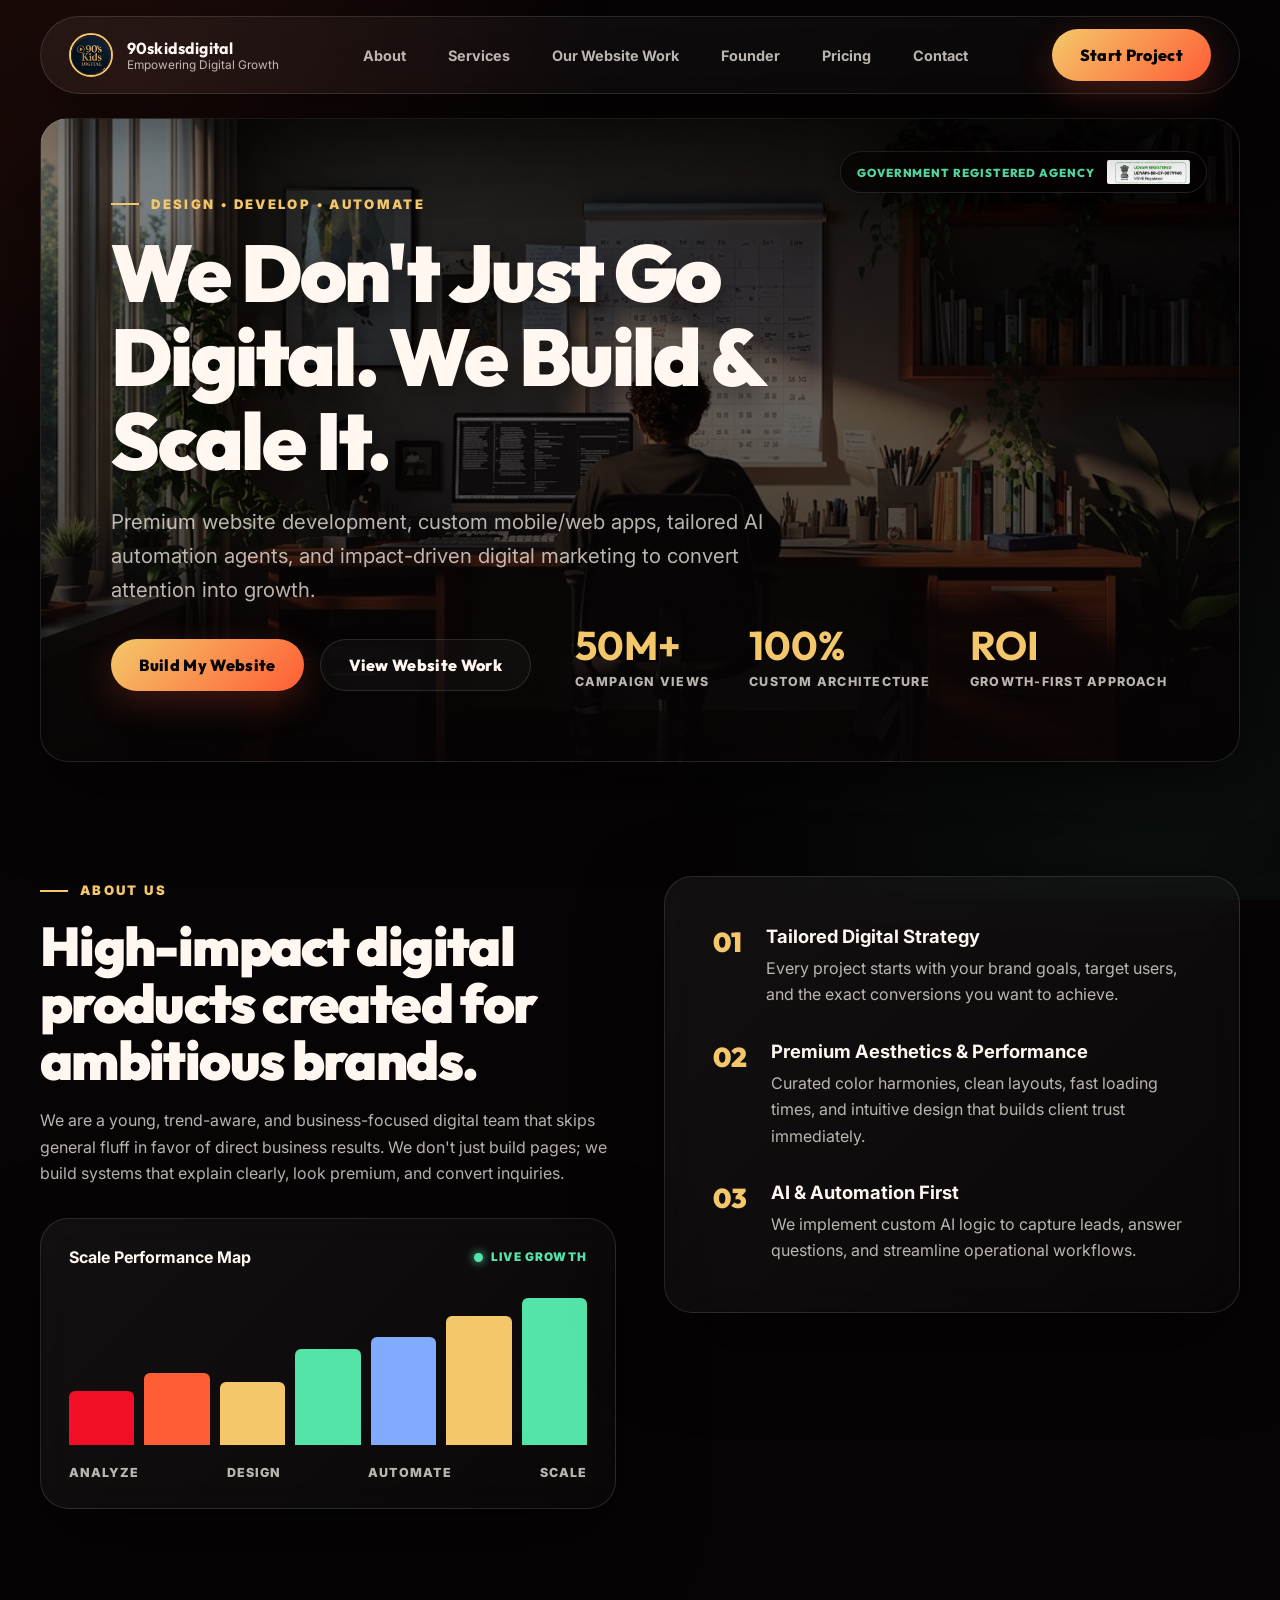
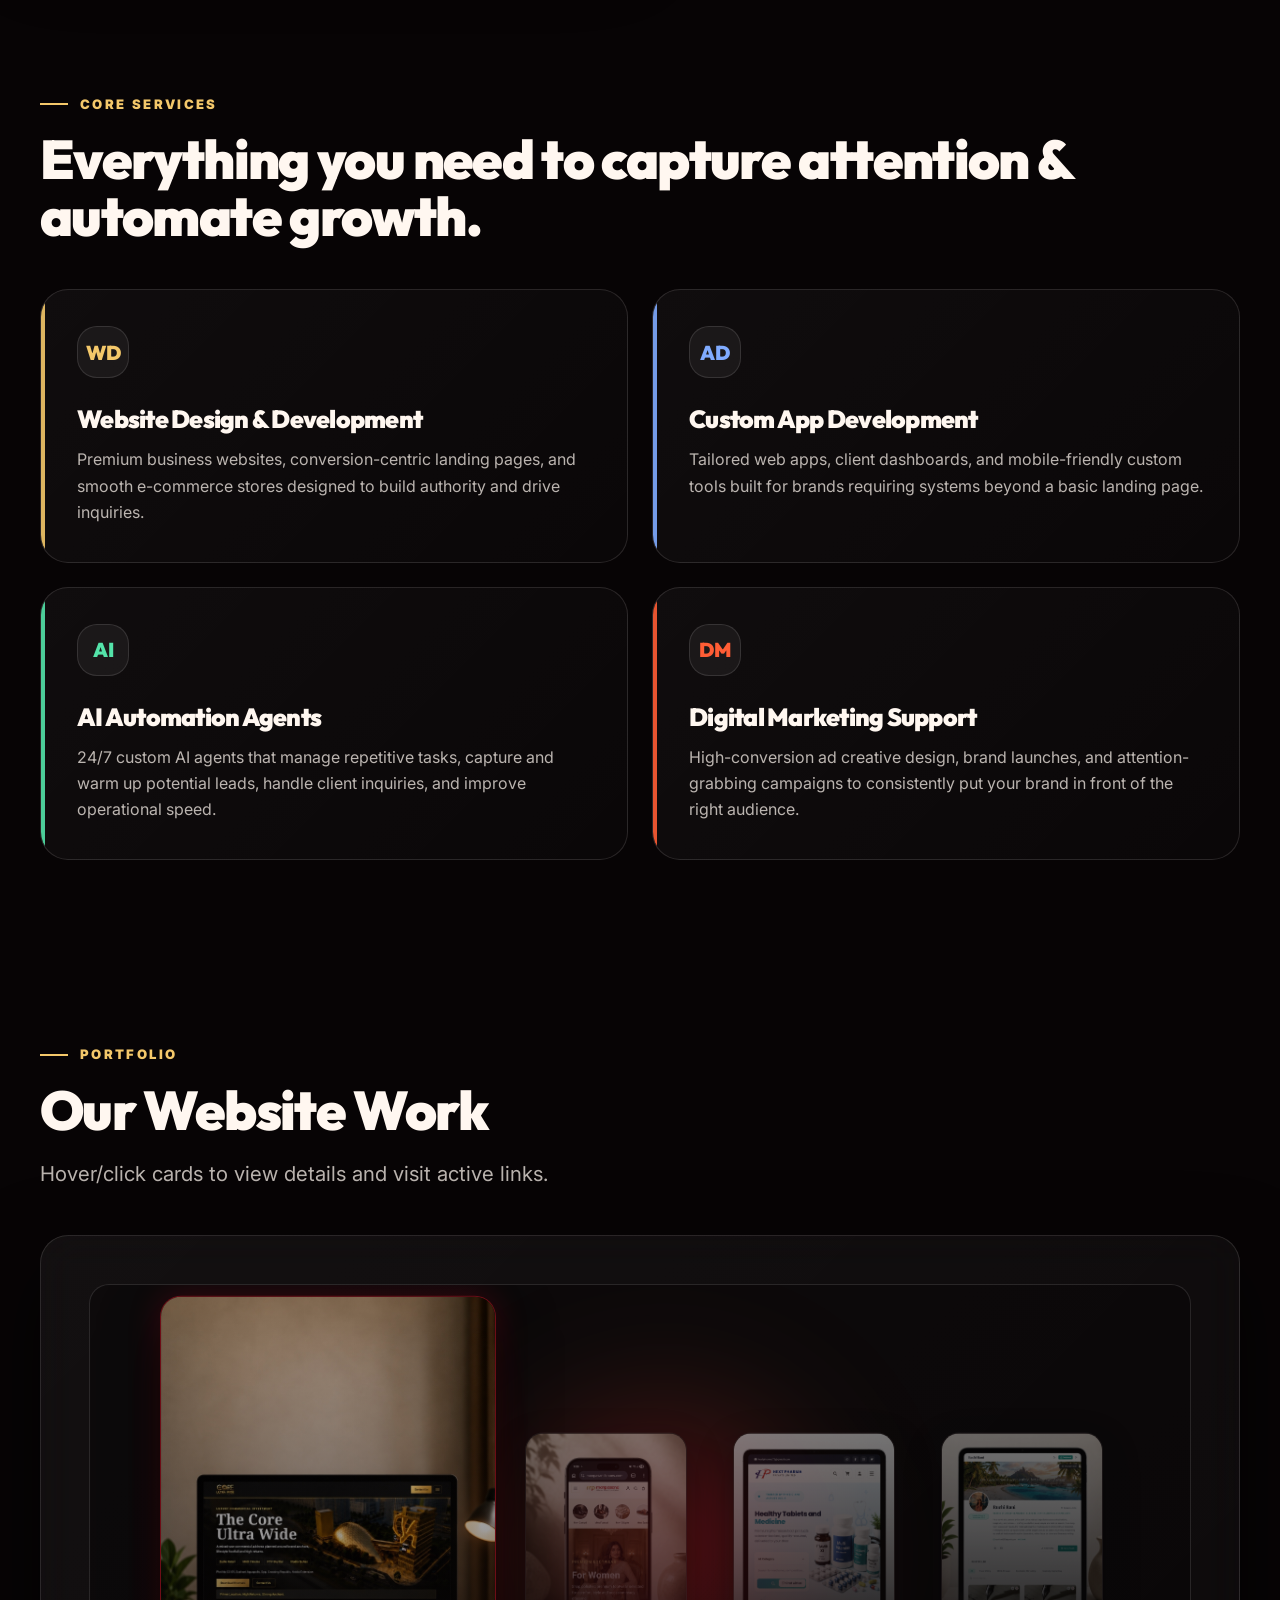
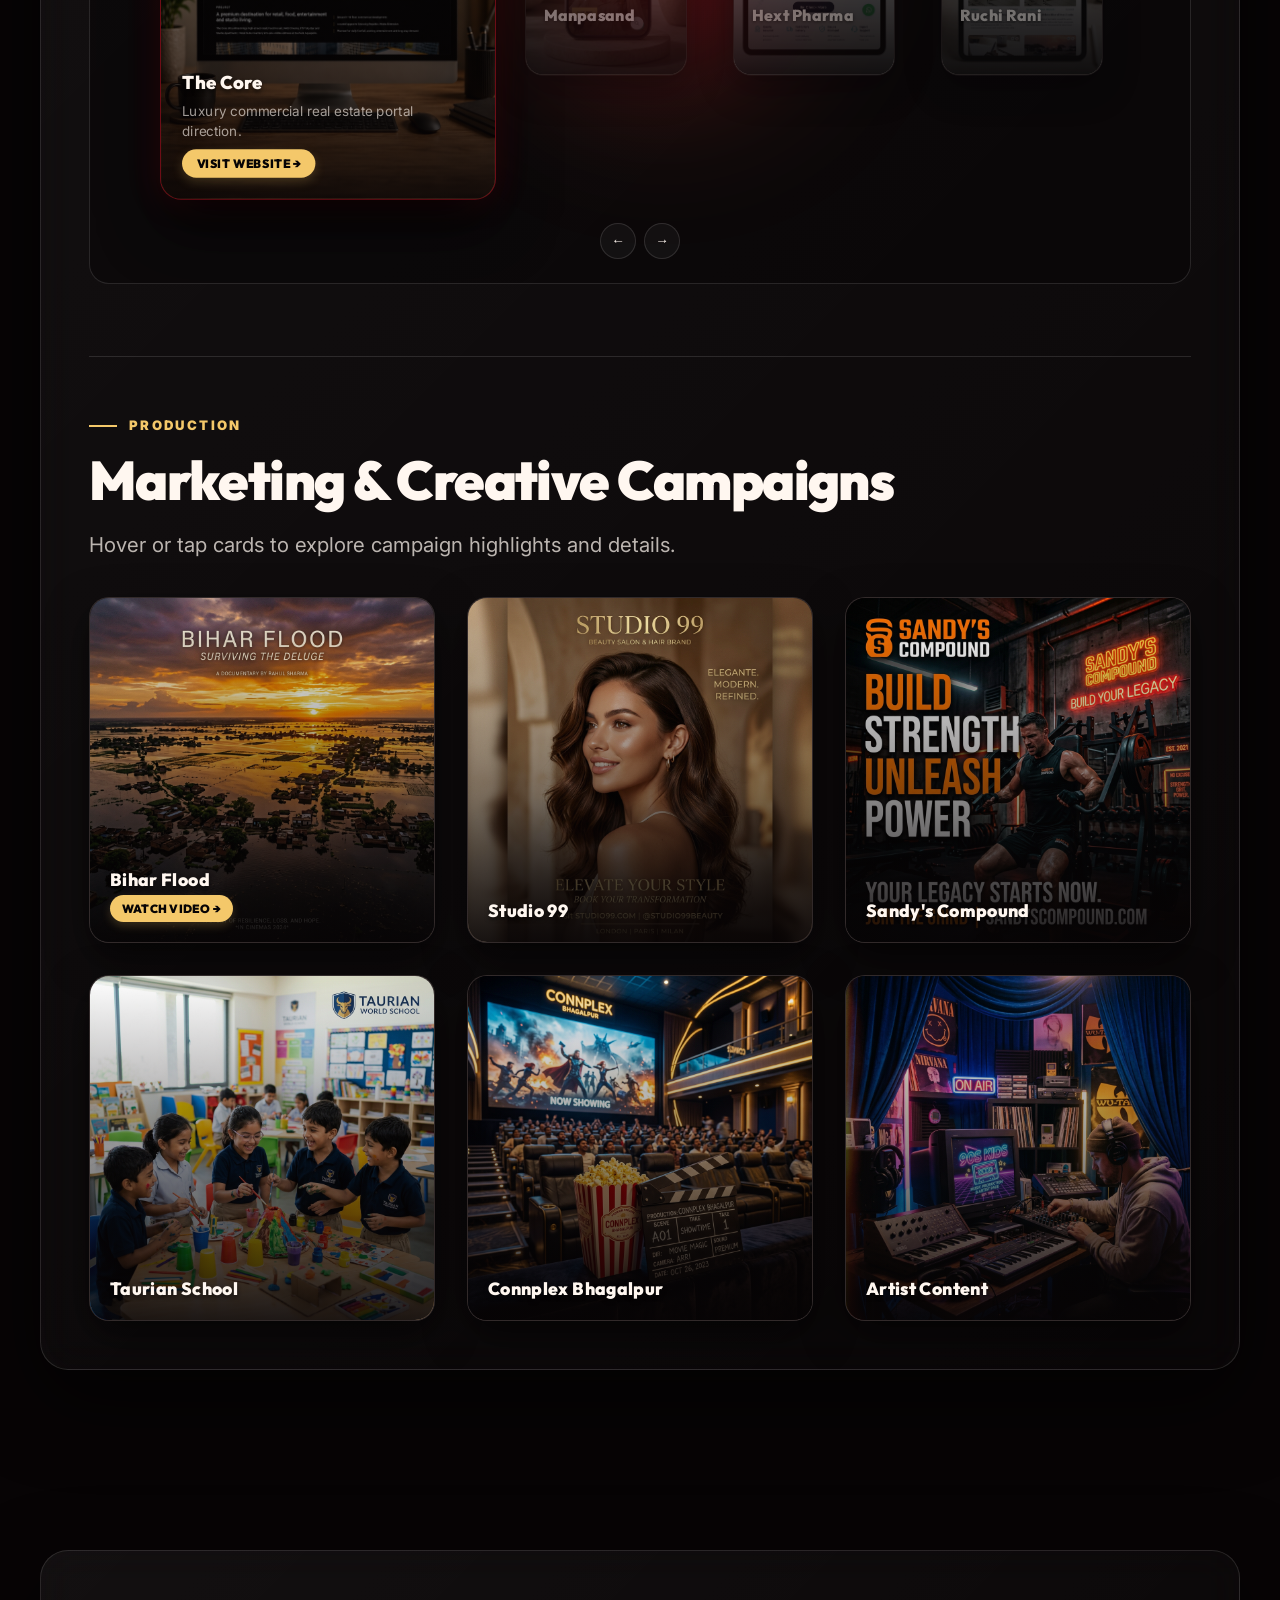
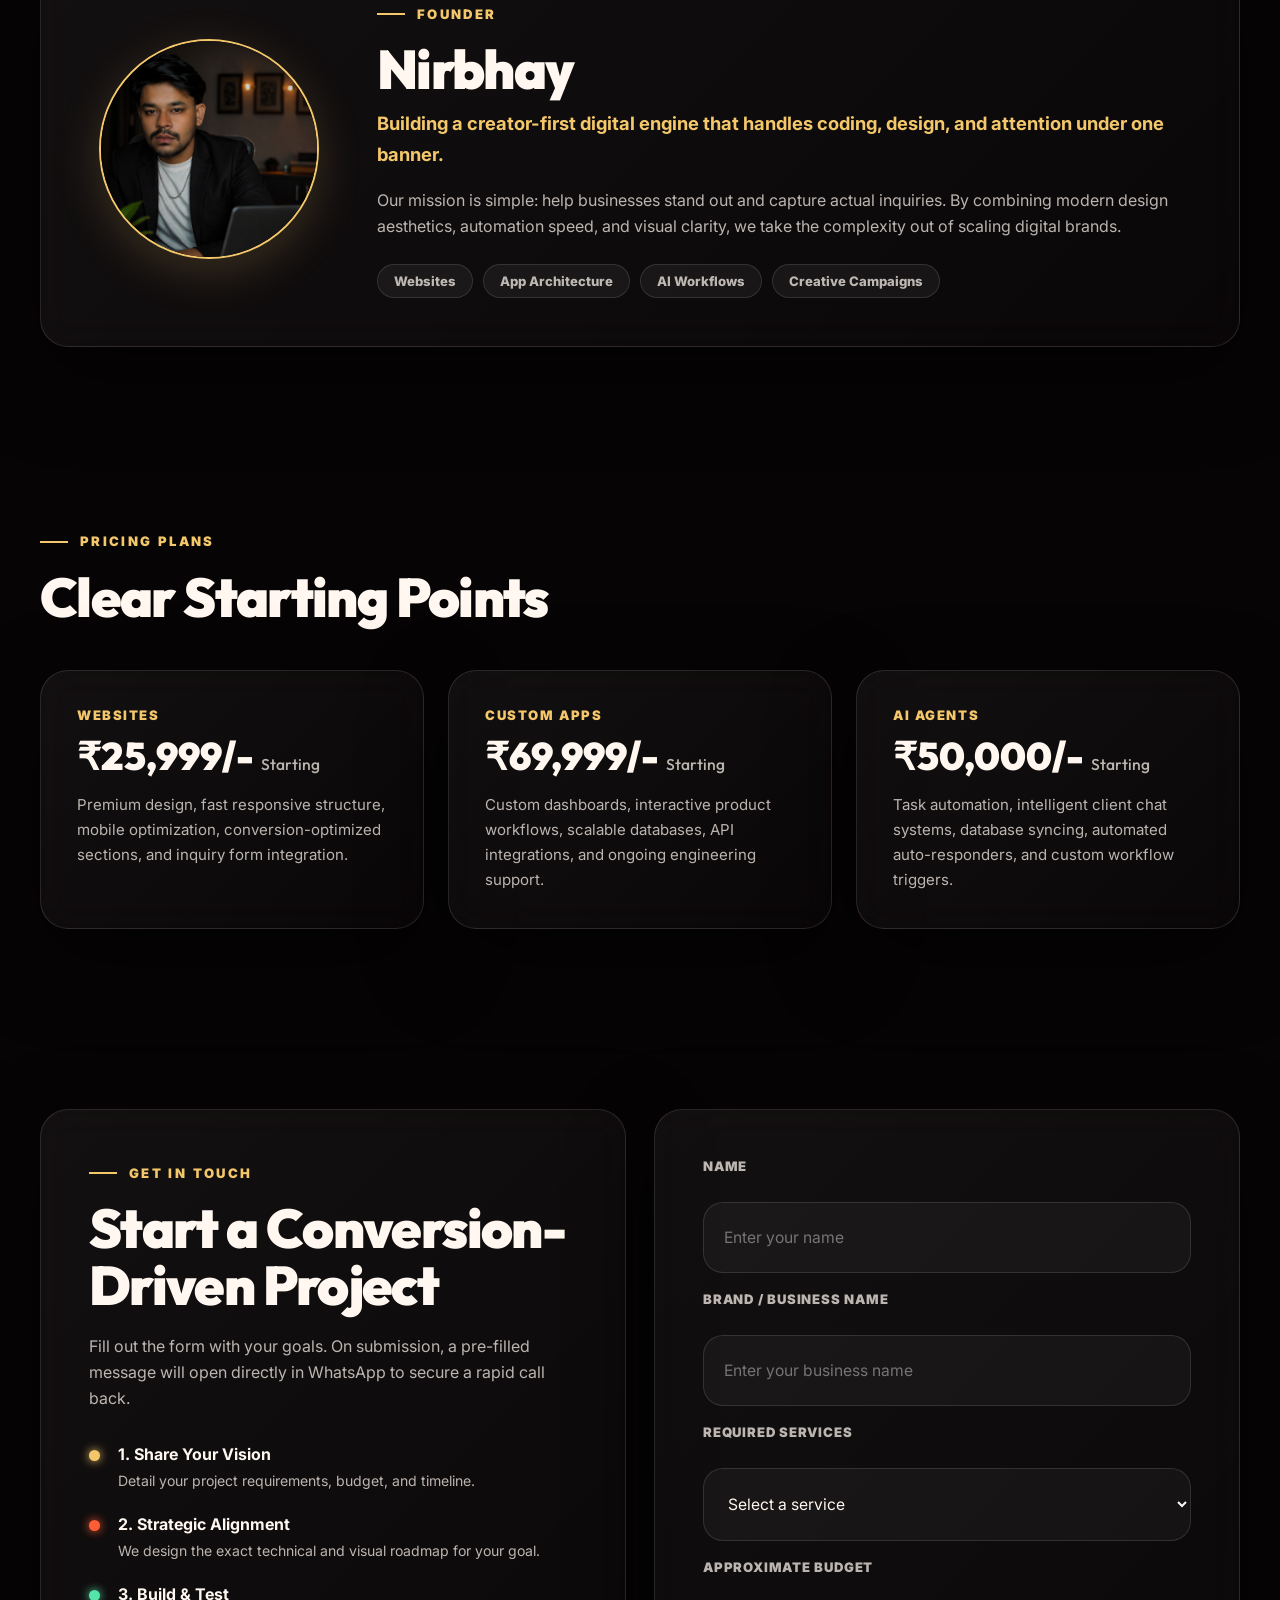
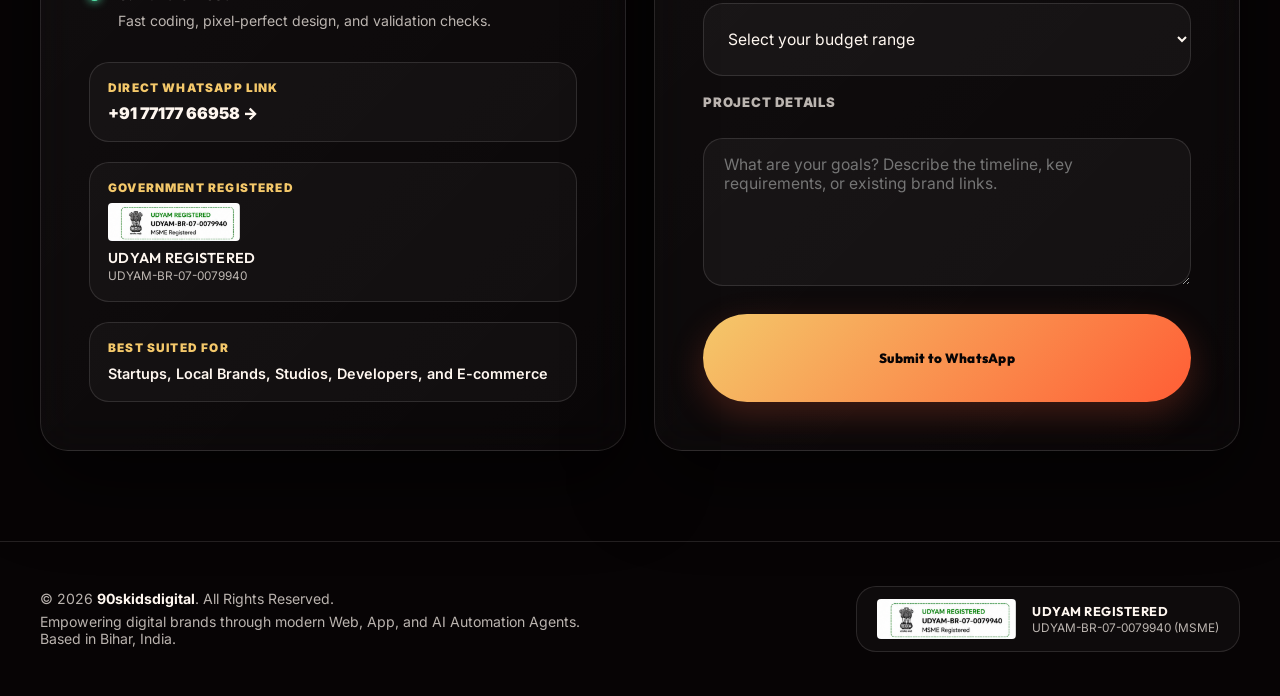
==== index.html @ 6679b7af "Add files via upload" ====
<!DOCTYPE html>
<html lang="en">
<head>
  <meta charset="UTF-8" />
  <meta name="viewport" content="width=device-width, initial-scale=1.0" />
  <title>90skidsdigital | Web & App Development & AI Automation Agency</title>
  <meta name="description" content="90skidsdigital is a premium agency specializing in Website Development, Custom App Development, AI Automation Agents, and Digital Marketing for growing businesses." />
  <meta name="keywords" content="website development, app development, web design agency, AI automation agency, AI agents, digital marketing agency, Bihar, Bhagalpur" />
  <meta name="robots" content="index, follow, max-image-preview:large, max-snippet:-1, max-video-preview:-1" />
  <meta name="author" content="90skidsdigital" />
  <meta name="theme-color" content="#070405" />
  <meta name="geo.region" content="IN-BR" />
  <meta name="geo.placename" content="Bihar, India" />
  <meta property="og:title" content="90skidsdigital | Web & App Development & AI Automation Agency" />
  <meta property="og:description" content="High-converting website development, custom app builds, and AI automation agents to scale your brand." />
  <meta property="og:type" content="website" />
  <meta property="og:url" content="https://90skids.digital/" />
  <meta property="og:image" content="./assets/logo.jpg" />
  
  <!-- Favicon using the circular logo -->
  <link rel="icon" type="image/jpeg" href="./assets/logo.jpg?v=1" />
  <link rel="shortcut icon" href="./assets/logo.jpg?v=1" />
  <link rel="apple-touch-icon" href="./assets/logo.jpg?v=1" />
  
  <link rel="preconnect" href="https://fonts.googleapis.com" />
  <link rel="preconnect" href="https://fonts.gstatic.com" crossorigin />
  <link href="https://fonts.googleapis.com/css2?family=Inter:wght@400;500;600;700;800;950&family=Outfit:wght@500;700;800;900&display=swap" rel="stylesheet" />
  
  <!-- CSS Stylesheet -->
  <link rel="stylesheet" href="./index.css" />
  
  <!-- Structured Schema Data -->
  <script type="application/ld+json">
    {
      "@context": "https://schema.org",
      "@type": "Organization",
      "name": "90skidsdigital",
      "url": "https://90skids.digital/",
      "logo": "https://90skids.digital/assets/logo.jpg",
      "image": "https://90skids.digital/assets/logo.jpg"
    }
  </script>
  <script type="application/ld+json">
    {
      "@context": "https://schema.org",
      "@type": "ProfessionalService",
      "name": "90skidsdigital",
      "url": "https://90skids.digital/",
      "logo": "https://90skids.digital/assets/logo.jpg",
      "image": "https://90skids.digital/assets/logo.jpg",
      "description": "High-converting website development, app development, AI automation agents, and digital marketing support to scale businesses.",
      "areaServed": [
        {
          "@type": "State",
          "name": "Bihar"
        },
        {
          "@type": "Country",
          "name": "India"
        }
      ],
      "address": {
        "@type": "PostalAddress",
        "addressRegion": "Bihar",
        "addressCountry": "IN"
      },
      "telephone": "+91-7717766958",
      "serviceType": [
        "Website Development",
        "App Development",
        "AI Automation Agents",
        "Digital Marketing"
      ]
    }
  </script>
</head>
<body>
  <!-- Header / Navigation -->
  <header class="nav">
    <div class="shell nav-inner glass">
      <a class="brand" href="#home" aria-label="90skidsdigital home">
        <span class="brand-mark"><img src="./assets/logo.jpg" alt="90skidsdigital logo" /></span>
        <span class="brand-name">
          <strong>90skidsdigital</strong>
          <span>Empowering Digital Growth</span>
        </span>
      </a>
      <nav class="nav-links" aria-label="Main navigation">
        <a href="#about">About</a>
        <a href="#services">Services</a>
        <a href="#works">Our Website Work</a>
        <a href="#founder">Founder</a>
        <a href="#pricing">Pricing</a>
        <a href="#contact">Contact</a>
      </nav>
      <button class="nav-toggle" aria-label="Toggle navigation" aria-expanded="false">
        <span class="hamburger-bar"></span>
        <span class="hamburger-bar"></span>
        <span class="hamburger-bar"></span>
      </button>
      <a class="btn btn-primary" href="https://wa.me/917717766958?text=Hi%2090skidsdigital%2C%20I%20want%20to%20discuss%20a%20project." target="_blank" rel="noopener">Start Project</a>
    </div>
  </header>

  <main>
    <!-- Hero Section -->
    <section class="hero" id="home">
      <div class="shell hero-banner glass">
        <!-- Udyam trust badge at top right -->
        <div class="hero-udyam-badge">
          <span>Government Registered Agency</span>
          <img src="./assets/udyam.png" alt="Udyam Registered - UDYAM-BR-07-0079940" />
        </div>
        <div class="hero-copy">
          <p class="eyebrow">Design &bull; Develop &bull; Automate</p>
          <h1>We Don't Just Go Digital. We Build & Scale It.</h1>
          <p class="lead">Premium website development, custom mobile/web apps, tailored AI automation agents, and impact-driven digital marketing to convert attention into growth.</p>
          <div class="hero-actions">
            <a class="btn btn-primary" href="#contact">Build My Website</a>
            <a class="btn btn-ghost" href="#works">View Website Work</a>
          </div>
        </div>
        <div class="hero-metrics" aria-label="Agency highlights">
          <div class="metric">
            <strong>50M+</strong>
            <span>Campaign Views</span>
          </div>
          <div class="metric">
            <strong>100%</strong>
            <span>Custom Architecture</span>
          </div>
          <div class="metric">
            <strong>ROI</strong>
            <span>Growth-First Approach</span>
          </div>
        </div>
      </div>
    </section>

    <!-- About Section -->
    <section class="section" id="about">
      <div class="shell split">
        <div class="about-lead-col">
          <p class="eyebrow">About Us</p>
          <h2>High-impact digital products created for ambitious brands.</h2>
          <p>We are a young, trend-aware, and business-focused digital team that skips general fluff in favor of direct business results. We don't just build pages; we build systems that explain clearly, look premium, and convert inquiries.</p>
          <div class="strategy-visual glass" aria-label="Digital growth performance map">
            <div class="strategy-top">
              <strong>Scale Performance Map</strong>
              <span class="pulse-indicator">Live Growth</span>
            </div>
            <div class="growth-chart">
              <i class="bar" style="height:36%; --color: var(--red);"></i>
              <i class="bar" style="height:48%; --color: var(--coral);"></i>
              <i class="bar" style="height:42%; --color: var(--gold);"></i>
              <i class="bar" style="height:64%; --color: var(--mint);"></i>
              <i class="bar" style="height:72%; --color: var(--blue);"></i>
              <i class="bar" style="height:86%; --color: var(--gold);"></i>
              <i class="bar" style="height:98%; --color: var(--mint);"></i>
            </div>
            <div class="strategy-steps">
              <span>Analyze</span>
              <span>Design</span>
              <span>Automate</span>
              <span>Scale</span>
            </div>
          </div>
        </div>
        <div class="panel glass about-copy-col">
          <div class="about-points">
            <div class="point">
              <div class="point-num">01</div>
              <div>
                <strong>Tailored Digital Strategy</strong>
                <p>Every project starts with your brand goals, target users, and the exact conversions you want to achieve.</p>
              </div>
            </div>
            <div class="point">
              <div class="point-num">02</div>
              <div>
                <strong>Premium Aesthetics & Performance</strong>
                <p>Curated color harmonies, clean layouts, fast loading times, and intuitive design that builds client trust immediately.</p>
              </div>
            </div>
            <div class="point">
              <div class="point-num">03</div>
              <div>
                <strong>AI & Automation First</strong>
                <p>We implement custom AI logic to capture leads, answer questions, and streamline operational workflows.</p>
              </div>
            </div>
          </div>
        </div>
      </div>
    </section>

    <!-- Services Section -->
    <section class="section" id="services">
      <div class="shell">
        <div class="section-header">
          <p class="eyebrow">Core Services</p>
          <h2>Everything you need to capture attention & automate growth.</h2>
        </div>
        <div class="services-grid">
          <!-- Web Dev -->
          <article class="service-card" style="--accent: var(--gold);">
            <div class="service-icon-wrap">
              <span class="icon">WD</span>
            </div>
            <h3>Website Design & Development</h3>
            <p>Premium business websites, conversion-centric landing pages, and smooth e-commerce stores designed to build authority and drive inquiries.</p>
          </article>
          <!-- App Dev -->
          <article class="service-card" style="--accent: var(--blue);">
            <div class="service-icon-wrap">
              <span class="icon">AD</span>
            </div>
            <h3>Custom App Development</h3>
            <p>Tailored web apps, client dashboards, and mobile-friendly custom tools built for brands requiring systems beyond a basic landing page.</p>
          </article>
          <!-- AI Automation -->
          <article class="service-card" style="--accent: var(--mint);">
            <div class="service-icon-wrap">
              <span class="icon">AI</span>
            </div>
            <h3>AI Automation Agents</h3>
            <p>24/7 custom AI agents that manage repetitive tasks, capture and warm up potential leads, handle client inquiries, and improve operational speed.</p>
          </article>
          <!-- Digital Marketing -->
          <article class="service-card" style="--accent: var(--coral);">
            <div class="service-icon-wrap">
              <span class="icon">DM</span>
            </div>
            <h3>Digital Marketing Support</h3>
            <p>High-conversion ad creative design, brand launches, and attention-grabbing campaigns to consistently put your brand in front of the right audience.</p>
          </article>
        </div>
      </div>
    </section>

    <!-- Our Work Section -->
    <section class="section" id="works">
      <div class="shell">
        <div class="section-header">
          <p class="eyebrow">Portfolio</p>
          <h2>Our Website Work</h2>
          <p class="lead">Hover/click cards to view details and visit active links.</p>
        </div>
        <div class="works-container glass">
          <!-- Website Movie Slider -->
          <div class="movie-slider-container">
            <div class="movie-glow-backdrop"></div>
            
            <div class="movie-cards-track">
              <!-- Card 1: The Core -->
              <div class="movie-card active" data-slide="0">
                <img src="./assets/thecoreultrawide.png" alt="thecoreultrawide.com website mockup" />
                <div class="card-content">
                  <h4>The Core</h4>
                  <p class="card-desc">Luxury commercial real estate portal direction.</p>
                  <a href="https://www.thecoreultrawide.com/" target="_blank" rel="noopener" class="card-visit-btn">Visit Website &rarr;</a>
                </div>
              </div>
              
              <!-- Card 2: Manpasand -->
              <div class="movie-card" data-slide="1">
                <img src="./assets/manpasandshoes.png" alt="manpasandshoes.com website mockup" />
                <div class="card-content">
                  <h4>Manpasand</h4>
                  <p class="card-desc">Premium multi-page shoes brand e-commerce storefront.</p>
                  <a href="https://manpasandshoes.com/" target="_blank" rel="noopener" class="card-visit-btn">Visit Website &rarr;</a>
                </div>
              </div>
              
              <!-- Card 3: Hext Pharma -->
              <div class="movie-card" data-slide="2">
                <img src="./assets/hextpharma.png" alt="hextpharma.com website mockup" />
                <div class="card-content">
                  <h4>Hext Pharma</h4>
                  <p class="card-desc">Corporate pharmaceutical catalog and medical portal.</p>
                  <a href="https://hextpharma.com/" target="_blank" rel="noopener" class="card-visit-btn">Visit Website &rarr;</a>
                </div>
              </div>
              
              <!-- Card 4: Ruchi Rani -->
              <div class="movie-card" data-slide="3">
                <img src="./assets/ruchirani.png" alt="ruchirani.com website mockup" />
                <div class="card-content">
                  <h4>Ruchi Rani</h4>
                  <p class="card-desc">Travel content writer website.</p>
                  <a href="https://ruchirani.com/" target="_blank" rel="noopener" class="card-visit-btn">Visit Website &rarr;</a>
                </div>
              </div>
            </div>

            <!-- Controls Overlay -->
            <div class="movie-controls">
              <div class="movie-arrows">
                <button class="arrow-btn prev-btn-movie" aria-label="Previous Slide">&larr;</button>
                <button class="arrow-btn next-btn-movie" aria-label="Next Slide">&rarr;</button>
              </div>
            </div>
          </div>

          <!-- Marketing & Production Work Section -->
          <div class="marketing-section-header">
            <p class="eyebrow">Production</p>
            <h2>Marketing & Creative Campaigns</h2>
            <p class="lead">Hover or tap cards to explore campaign highlights and details.</p>
          </div>
          
          <div class="marketing-movie-grid">
            <!-- 1. Bihar Flood -->
            <div class="marketing-movie-card">
              <img src="./assets/bihar_flood.png" alt="Bihar Flood documentary" loading="lazy" />
              <div class="card-content">
                <h4>Bihar Flood</h4>
                <p class="card-desc">Strategic visual documentary project covering flood impacts.</p>
                <a href="https://youtu.be/ZDlPN9cPb28" target="_blank" rel="noopener" class="card-visit-btn">Watch Video &rarr;</a>
              </div>
            </div>

            <!-- 2. Studio 99 -->
            <div class="marketing-movie-card">
              <img src="./assets/studio99.png" alt="Studio 99 hair & beauty salon" loading="lazy" />
              <div class="card-content">
                <h4>Studio 99</h4>
                <p class="card-desc">Creative social media campaigns and branding for a premium hair & beauty salon.</p>
              </div>
            </div>

            <!-- 3. Sandy's Compound -->
            <div class="marketing-movie-card">
              <img src="./assets/sandys_compound.png" alt="Sandy's Compound gym" loading="lazy" />
              <div class="card-content">
                <h4>Sandy's Compound</h4>
                <p class="card-desc">Social media marketing campaigns for a premium fitness gym.</p>
              </div>
            </div>

            <!-- 4. Taurian World School -->
            <div class="marketing-movie-card">
              <img src="./assets/taurian_school.png" alt="Taurian World School classroom" loading="lazy" />
              <div class="card-content">
                <h4>Taurian School</h4>
                <p class="card-desc">Premium page handling and educational visual push campaigns.</p>
              </div>
            </div>

            <!-- 5. Connplex Bhagalpur -->
            <div class="marketing-movie-card">
              <img src="./assets/connplex_bhagalpur.png" alt="Connplex Bhagalpur cinema" loading="lazy" />
              <div class="card-content">
                <h4>Connplex Bhagalpur</h4>
                <p class="card-desc">Cinematic cross-platform marketing creative campaign push.</p>
              </div>
            </div>

            <!-- 6. YouTube & Artist Content -->
            <div class="marketing-movie-card">
              <img src="./assets/youtube_artist.png" alt="YouTube & Artist digital content" loading="lazy" />
              <div class="card-content">
                <h4>Artist Content</h4>
                <p class="card-desc">Visual content direction and music video presentation assets.</p>
              </div>
            </div>
          </div>
        </div>
      </div>
    </section>

    <!-- Founder Section -->
    <section class="section" id="founder">
      <div class="shell">
        <div class="panel glass founder-card">
          <div class="founder-photo-container">
            <img src="./assets/founder.jpg" alt="Nirbhay - Founder of 90skidsdigital" class="circular-founder-img" loading="lazy" />
          </div>
          <div class="founder-info">
            <p class="eyebrow">Founder</p>
            <h2>Nirbhay</h2>
            <p class="founder-tagline">Building a creator-first digital engine that handles coding, design, and attention under one banner.</p>
            <p>Our mission is simple: help businesses stand out and capture actual inquiries. By combining modern design aesthetics, automation speed, and visual clarity, we take the complexity out of scaling digital brands.</p>
            <div class="founder-tags">
              <span class="pill">Websites</span>
              <span class="pill">App Architecture</span>
              <span class="pill">AI Workflows</span>
              <span class="pill">Creative Campaigns</span>
            </div>
          </div>
        </div>
      </div>
    </section>

    <!-- Pricing Section -->
    <section class="section" id="pricing">
      <div class="shell">
        <div class="section-header">
          <p class="eyebrow">Pricing Plans</p>
          <h2>Clear Starting Points</h2>
        </div>
        <div class="pricing-grid">
          <article class="price-card glass">
            <span class="price-label">Websites</span>
            <div class="price-amount">₹25,999/- <small>Starting</small></div>
            <p>Premium design, fast responsive structure, mobile optimization, conversion-optimized sections, and inquiry form integration.</p>
          </article>
          <article class="price-card glass">
            <span class="price-label">Custom Apps</span>
            <div class="price-amount">₹69,999/- <small>Starting</small></div>
            <p>Custom dashboards, interactive product workflows, scalable databases, API integrations, and ongoing engineering support.</p>
          </article>
          <article class="price-card glass">
            <span class="price-label">AI Agents</span>
            <div class="price-amount">₹50,000/- <small>Starting</small></div>
            <p>Task automation, intelligent client chat systems, database syncing, automated auto-responders, and custom workflow triggers.</p>
          </article>
        </div>
      </div>
    </section>

    <!-- Contact & Inquiry Form Section -->
    <section class="section" id="contact">
      <div class="shell contact-grid">
        <div class="panel glass contact-info-col">
          <p class="eyebrow">Get In Touch</p>
          <h2>Start a Conversion-Driven Project</h2>
          <p>Fill out the form with your goals. On submission, a pre-filled message will open directly in WhatsApp to secure a rapid call back.</p>
          
          <div class="inquiry-flow">
            <div class="flow-step">
              <span class="step-dot color-1"></span>
              <div>
                <strong>1. Share Your Vision</strong>
                <span>Detail your project requirements, budget, and timeline.</span>
              </div>
            </div>
            <div class="flow-step">
              <span class="step-dot color-2"></span>
              <div>
                <strong>2. Strategic Alignment</strong>
                <span>We design the exact technical and visual roadmap for your goal.</span>
              </div>
            </div>
            <div class="flow-step">
              <span class="step-dot color-3"></span>
              <div>
                <strong>3. Build & Test</strong>
                <span>Fast coding, pixel-perfect design, and validation checks.</span>
              </div>
            </div>
          </div>
          
          <div class="contact-methods">
            <div class="contact-item">
              <span>Direct WhatsApp Link</span>
              <a href="https://wa.me/917717766958" target="_blank" rel="noopener">+91 77177 66958 &rarr;</a>
            </div>
            <div class="contact-item">
              <span>Government Registered</span>
              <div class="contact-udyam-inner">
                <img src="./assets/udyam.png" alt="Udyam Registration Badge" loading="lazy" />
                <div>
                  <strong>UDYAM REGISTERED</strong>
                  <small>UDYAM-BR-07-0079940</small>
                </div>
              </div>
            </div>
            <div class="contact-item">
              <span>Best Suited For</span>
              <strong>Startups, Local Brands, Studios, Developers, and E-commerce</strong>
            </div>
          </div>
        </div>
        
        <form class="panel glass form" id="projectForm">
          <div class="field">
            <label for="name">Name</label>
            <input id="name" name="name" type="text" placeholder="Enter your name" required />
          </div>
          <div class="field">
            <label for="business">Brand / Business Name</label>
            <input id="business" name="business" type="text" placeholder="Enter your business name" required />
          </div>
          <div class="field">
            <label for="service">Required Services</label>
            <select id="service" name="service" required>
              <option value="">Select a service</option>
              <option>Website Design & Development</option>
              <option>Custom App Development</option>
              <option>AI Automation Agents</option>
              <option>Digital Marketing Support</option>
            </select>
          </div>
          <div class="field">
            <label for="budget">Approximate Budget</label>
            <select id="budget" name="budget" required>
              <option value="">Select your budget range</option>
              <option>Under ₹25,000</option>
              <option>₹25,000 - ₹50,000</option>
              <option>₹50,000 - ₹1,00,000</option>
              <option>₹1,00,000+</option>
              <option>Need advice</option>
            </select>
          </div>
          <div class="field">
            <label for="message">Project Details</label>
            <textarea id="message" name="message" placeholder="What are your goals? Describe the timeline, key requirements, or existing brand links." required></textarea>
          </div>
          <button class="btn btn-primary" type="submit">Submit to WhatsApp</button>
        </form>
      </div>
    </section>
  </main>

  <!-- Footer -->
  <footer class="footer">
    <div class="shell footer-inner">
      <div class="footer-left">
        <span>&copy; 2026 <b>90skidsdigital</b>. All Rights Reserved.</span>
        <span>Empowering digital brands through modern Web, App, and AI Automation Agents. Based in Bihar, India.</span>
      </div>
      <div class="footer-udyam">
        <img src="./assets/udyam.png" alt="Udyam Registered - UDYAM-BR-07-0079940" class="udyam-badge" loading="lazy" />
        <div class="udyam-text">
          <strong>UDYAM REGISTERED</strong>
          <span>UDYAM-BR-07-0079940 (MSME)</span>
        </div>
      </div>
    </div>
  </footer>

  <!-- Floating Mobile CTA -->
  <div class="mobile-cta-btn">
    <a class="btn btn-primary" href="https://wa.me/917717766958?text=Hi%2090skidsdigital%2C%20I%20want%20to%20discuss%20a%20project." target="_blank" rel="noopener">WhatsApp Project Inquiry</a>
  </div>

  <!-- JavaScript -->
  <script src="./index.js"></script>
</body>
</html>
---- index.css ----
/* Design System & Core Variables */
:root {
  --bg: #070405;
  --ink: #fff7f0;
  --muted: rgba(255, 247, 240, 0.72);
  --soft: rgba(255, 247, 240, 0.08);
  --line: rgba(255, 247, 240, 0.12);
  --red: #f20f25;
  --red-deep: #89000d;
  --coral: #ff5d35;
  --gold: #f4c86a;
  --mint: #54e3a9;
  --blue: #80abff;
  --card: rgba(18, 13, 14, 0.65);
  --card-strong: rgba(25, 15, 17, 0.82);
  --max: 1200px;
  --radius: 28px;
  --radius-sm: 20px;
  --shadow: 0 30px 80px rgba(0, 0, 0, 0.6);
  --font-body: 'Inter', system-ui, sans-serif;
  --font-title: 'Outfit', sans-serif;
}

/* Global Reset */
* {
  box-sizing: border-box;
  margin: 0;
  padding: 0;
}

html {
  scroll-behavior: smooth;
}

body {
  min-height: 100vh;
  font-family: var(--font-body);
  color: var(--ink);
  background-color: var(--bg);
  overflow-x: hidden;
  position: relative;
}

/* Background Ambient Glows */
body::before {
  content: "";
  position: fixed;
  inset: 0;
  z-index: -3;
  background: 
    radial-gradient(circle at 10% 10%, rgba(255, 93, 53, 0.1), transparent 35%),
    radial-gradient(circle at 90% 90%, rgba(84, 227, 169, 0.06), transparent 35%),
    radial-gradient(circle at 50% 50%, rgba(244, 200, 106, 0.04), transparent 45%);
}

a {
  color: inherit;
  text-decoration: none;
}

img {
  display: block;
  max-width: 100%;
}

.shell {
  width: min(var(--max), calc(100% - 48px));
  margin: 0 auto;
}

/* Glassmorphism Styles */
.glass {
  background: linear-gradient(135deg, rgba(255, 255, 255, 0.05), rgba(255, 255, 255, 0.015));
  border: 1px solid var(--line);
  box-shadow: var(--shadow);
  backdrop-filter: blur(20px);
  -webkit-backdrop-filter: blur(20px);
}

.panel {
  border-radius: var(--radius);
  padding: clamp(24px, 4.5vw, 48px);
}

/* Typography styling */
h1, h2, h3 {
  font-family: var(--font-title);
  font-weight: 950;
  line-height: 1.05;
  letter-spacing: -0.03em;
}

h1 {
  font-size: clamp(2.8rem, 6.8vw, 5rem);
  margin-bottom: 22px;
  text-shadow: 0 10px 30px rgba(0,0,0,0.5);
}

h2 {
  font-size: clamp(2.2rem, 5vw, 3.4rem);
  margin-bottom: 18px;
}

h3 {
  font-size: 1.55rem;
}

p {
  color: var(--muted);
  line-height: 1.65;
}

.lead {
  font-size: clamp(1.05rem, 1.6vw, 1.3rem);
  color: var(--muted);
  max-width: 760px;
  margin-bottom: 26px;
}

.eyebrow {
  display: inline-flex;
  align-items: center;
  gap: 12px;
  margin-bottom: 16px;
  color: var(--gold);
  font-size: 0.82rem;
  font-weight: 900;
  letter-spacing: 0.18em;
  text-transform: uppercase;
}

.eyebrow::before {
  content: "";
  width: 28px;
  height: 2px;
  background: currentColor;
}

/* Buttons */
.btn {
  display: inline-flex;
  align-items: center;
  justify-content: center;
  min-height: 52px;
  padding: 0 28px;
  border-radius: 999px;
  font-weight: 850;
  cursor: pointer;
  transition: transform 180ms ease, box-shadow 180ms ease, background 180ms ease, border-color 180ms ease;
  font-family: var(--font-title);
  letter-spacing: 0.02em;
}

.btn-primary {
  background: linear-gradient(135deg, var(--gold) 0%, var(--coral) 100%);
  color: #070405;
  border: none;
  box-shadow: 0 12px 35px rgba(255, 93, 53, 0.22);
}

.btn-primary:hover {
  transform: translateY(-2px);
  box-shadow: 0 18px 40px rgba(255, 93, 53, 0.38);
}

.btn-ghost {
  border: 1px solid var(--line);
  background: rgba(255, 255, 255, 0.03);
  color: var(--ink);
}

.btn-ghost:hover {
  transform: translateY(-2px);
  background: rgba(255, 255, 255, 0.08);
  border-color: var(--gold);
}

/* Navigation Bar */
.nav {
  position: sticky;
  top: 16px;
  z-index: 99;
  margin-top: 16px;
}

.nav-inner {
  display: flex;
  align-items: center;
  justify-content: space-between;
  padding: 12px 28px;
  border-radius: 999px;
}

.brand {
  display: inline-flex;
  align-items: center;
  gap: 14px;
}

.brand-mark {
  width: 44px;
  height: 44px;
  border-radius: 50%;
  overflow: hidden;
  border: 2px solid var(--gold);
}

.brand-mark img {
  width: 100%;
  height: 100%;
  object-fit: cover;
}

.brand-name {
  display: flex;
  flex-direction: column;
}

.brand-name strong {
  font-size: 1rem;
  font-family: var(--font-title);
  letter-spacing: 0.01em;
}

.brand-name span {
  font-size: 0.74rem;
  color: var(--muted);
}

.nav-links {
  display: flex;
  align-items: center;
  gap: 10px;
  font-size: 0.9rem;
  font-weight: 700;
}

.nav-links a {
  padding: 8px 16px;
  border-radius: 999px;
  color: var(--muted);
  transition: color 180ms ease, background 180ms ease;
}

.nav-links a:hover {
  color: var(--ink);
  background: rgba(255, 255, 255, 0.06);
}

.nav-toggle {
  display: none;
  position: relative;
  width: 40px;
  height: 40px;
  background: rgba(255, 255, 255, 0.05);
  border: 1px solid var(--line);
  border-radius: 50%;
  cursor: pointer;
  transition: background 180ms ease, border-color 180ms ease;
  z-index: 101;
}

.nav-toggle:hover {
  background: rgba(255, 255, 255, 0.1);
  border-color: var(--gold);
}

.hamburger-bar {
  position: absolute;
  left: 10px;
  width: 18px;
  height: 2px;
  background-color: var(--ink);
  border-radius: 1px;
  transition: transform 300ms cubic-bezier(0.4, 0, 0.2, 1), opacity 300ms ease;
}

.hamburger-bar:nth-child(1) {
  top: 14px;
}

.hamburger-bar:nth-child(2) {
  top: 19px;
}

.hamburger-bar:nth-child(3) {
  top: 24px;
}

.nav-toggle.open .hamburger-bar:nth-child(1) {
  transform: translateY(5px) rotate(45deg);
}

.nav-toggle.open .hamburger-bar:nth-child(2) {
  opacity: 0;
}

.nav-toggle.open .hamburger-bar:nth-child(3) {
  transform: translateY(-5px) rotate(-45deg);
}

/* Section Spacing */
.section {
  padding: 90px 0;
}

.section-header {
  margin-bottom: 44px;
}

/* Hero Section */
.hero {
  padding: 24px 0;
}

.hero-banner {
  min-height: 600px;
  border-radius: var(--radius);
  overflow: hidden;
  position: relative;
  display: flex;
  align-items: center;
  padding: clamp(24px, 5.5vw, 72px);
  background: 
    linear-gradient(180deg, rgba(7, 4, 5, 0.45), rgba(7, 4, 5, 0.85)),
    url("./assets/hero-bg.jpg") center / cover no-repeat;
  border: 1px solid var(--line);
}

.hero-udyam-badge {
  position: absolute;
  top: 32px;
  right: 32px;
  display: flex;
  align-items: center;
  gap: 12px;
  background: rgba(7, 4, 5, 0.72);
  border: 1px solid var(--line);
  padding: 8px 16px;
  border-radius: 999px;
  backdrop-filter: blur(12px);
  -webkit-backdrop-filter: blur(12px);
  z-index: 10;
  box-shadow: 0 4px 20px rgba(0,0,0,0.3);
}

.hero-udyam-badge span {
  font-size: 0.72rem;
  font-weight: 850;
  color: var(--mint);
  text-transform: uppercase;
  letter-spacing: 0.08em;
  font-family: var(--font-title);
}

.hero-udyam-badge img {
  height: 24px;
  width: auto;
  border-radius: 2px;
  display: block;
}

@media (max-width: 640px) {
  .hero-udyam-badge {
    top: 16px;
    right: 16px;
    padding: 6px 12px;
  }
  .hero-udyam-badge span {
    font-size: 0.64rem;
  }
  .hero-udyam-badge img {
    height: 18px;
  }
}

.hero-copy {
  max-width: 700px;
  position: relative;
  z-index: 1;
}

.hero-actions {
  display: flex;
  flex-wrap: wrap;
  gap: 16px;
  margin-top: 32px;
}

.hero-metrics {
  position: absolute;
  right: 72px;
  bottom: 72px;
  display: flex;
  gap: 40px;
  z-index: 1;
}

.metric {
  display: flex;
  flex-direction: column;
}

.metric strong {
  font-size: 2.5rem;
  font-family: var(--font-title);
  color: var(--gold);
}

.metric span {
  font-size: 0.78rem;
  color: var(--muted);
  text-transform: uppercase;
  letter-spacing: 0.1em;
  font-weight: 800;
  margin-top: 4px;
}

/* Split layout */
.split {
  display: grid;
  grid-template-columns: 1fr 1fr;
  gap: 48px;
  align-items: start;
}

.strategy-visual {
  margin-top: 32px;
  border-radius: var(--radius);
  padding: 28px;
  position: relative;
  overflow: hidden;
}

.strategy-top {
  display: flex;
  justify-content: space-between;
  align-items: center;
  margin-bottom: 28px;
}

.pulse-indicator {
  font-size: 0.74rem;
  color: var(--mint);
  font-weight: 900;
  text-transform: uppercase;
  letter-spacing: 0.1em;
  display: inline-flex;
  align-items: center;
  gap: 8px;
}

.pulse-indicator::before {
  content: "";
  width: 9px;
  height: 9px;
  border-radius: 50%;
  background: currentColor;
  box-shadow: 0 0 10px currentColor;
  animation: pulse 1.5s infinite;
}

@keyframes pulse {
  0% { transform: scale(0.9); opacity: 0.5; }
  50% { transform: scale(1.1); opacity: 1; }
  100% { transform: scale(0.9); opacity: 0.5; }
}

.growth-chart {
  display: flex;
  align-items: flex-end;
  justify-content: space-between;
  height: 150px;
  gap: 10px;
  margin-bottom: 20px;
}

.growth-chart .bar {
  flex: 1;
  border-radius: 6px 6px 0 0;
  background: var(--color, var(--soft));
  box-shadow: 0 0 15px rgba(255, 255, 255, 0.02);
  transition: transform 300ms ease;
}

.growth-chart .bar:hover {
  transform: scaleY(1.06);
}

.strategy-steps {
  display: flex;
  justify-content: space-between;
  font-size: 0.78rem;
  color: var(--muted);
  font-weight: 850;
  text-transform: uppercase;
  letter-spacing: 0.08em;
}

.about-points {
  display: flex;
  flex-direction: column;
  gap: 32px;
}

.point {
  display: flex;
  gap: 24px;
}

.point-num {
  font-size: 1.7rem;
  font-family: var(--font-title);
  color: var(--gold);
  font-weight: 950;
}

.point strong {
  display: block;
  margin-bottom: 8px;
  font-size: 1.15rem;
}

/* Services section */
.services-grid {
  display: grid;
  grid-template-columns: repeat(2, 1fr);
  gap: 24px;
}

.service-card {
  border-radius: var(--radius);
  background: linear-gradient(135deg, rgba(255,255,255,0.04), rgba(255,255,255,0.015));
  border: 1px solid var(--line);
  padding: 36px;
  transition: transform 300ms ease, border-color 300ms ease;
  position: relative;
  overflow: hidden;
}

.service-card::after {
  content: "";
  position: absolute;
  top: 0;
  left: 0;
  width: 4px;
  height: 100%;
  background: var(--accent, var(--gold));
  opacity: 0.9;
}

.service-card:hover {
  transform: translateY(-4px);
  border-color: var(--accent, var(--gold));
}

.service-icon-wrap {
  width: 52px;
  height: 52px;
  border-radius: var(--radius-sm);
  background: rgba(255,255,255,0.05);
  border: 1px solid var(--line);
  display: flex;
  align-items: center;
  justify-content: center;
  margin-bottom: 28px;
}

.service-icon-wrap .icon {
  font-family: var(--font-title);
  font-weight: 950;
  color: var(--accent, var(--gold));
  font-size: 1.25rem;
}

.service-card h3 {
  margin-bottom: 14px;
}

/* Works section grid */
.works-container {
  border-radius: var(--radius);
  padding: 36px;
}

/* Skeuomorphic Movie Card Slider & Grid System */
.works-container {
  border-radius: var(--radius);
  padding: clamp(20px, 4vw, 48px);
  position: relative;
  overflow: hidden;
}

.movie-slider-container {
  position: relative;
  width: 100%;
  height: 600px; /* Taller height to fit larger active card */
  display: flex;
  flex-direction: column;
  justify-content: center;
  align-items: center;
  background-color: rgba(7, 4, 5, 0.4);
  border-radius: var(--radius-sm);
  border: 1px solid var(--line);
  overflow: hidden;
  padding: 24px;
}

/* Ambient Radial Glow Backdrop behind the active card */
.movie-glow-backdrop {
  position: absolute;
  width: 380px;
  height: 380px;
  border-radius: 50%;
  background: radial-gradient(circle, rgba(242, 15, 37, 0.45) 0%, rgba(255, 93, 53, 0.1) 50%, transparent 100%);
  filter: blur(60px);
  z-index: 1;
  pointer-events: none;
  transition: transform 600ms cubic-bezier(0.25, 0.46, 0.45, 0.94);
  transform: translate(0, -30px);
}

.movie-cards-track {
  display: flex;
  align-items: center;
  justify-content: center;
  gap: 28px;
  width: 100%;
  height: 510px; /* Taller height to fit larger active card */
  z-index: 2;
  position: relative;
  transition: transform 500ms cubic-bezier(0.25, 0.46, 0.45, 0.94);
}

/* Base style for both top slider cards and bottom grid cards */
.movie-card, .marketing-movie-card {
  position: relative;
  border-radius: 20px;
  overflow: hidden;
  border: 1px solid rgba(255, 255, 255, 0.12);
  background: var(--card-strong);
  box-shadow: 0 15px 40px rgba(0, 0, 0, 0.6);
  cursor: pointer;
  display: flex;
  flex-direction: column;
  transition: all 450ms cubic-bezier(0.25, 0.46, 0.45, 0.94);
}

.movie-card img, .marketing-movie-card img {
  width: 100%;
  height: 100%;
  object-fit: cover;
  object-position: center center; /* Centered object position so nothing is cut off weirdly */
  transition: transform 500ms ease, filter 500ms ease; /* Include filter transition for smooth blur */
  z-index: 1;
}

/* Bottom content inside cards */
.card-content {
  position: absolute;
  inset: 0;
  background: linear-gradient(to top, rgba(7, 4, 5, 0.9) 0%, rgba(7, 4, 5, 0.5) 40%, transparent 100%);
  display: flex;
  flex-direction: column;
  justify-content: flex-end;
  padding: 20px;
  z-index: 2;
  transition: padding 350ms ease, opacity 350ms ease;
}

.card-content h4 {
  font-family: var(--font-title);
  font-size: 1.1rem;
  font-weight: 850;
  color: var(--ink);
  margin-bottom: 0px;
  text-shadow: 0 2px 4px rgba(0,0,0,0.6);
  letter-spacing: 0.02em;
}

.card-desc {
  font-size: 0.8rem;
  color: var(--muted);
  line-height: 1.5;
  max-height: 0;
  opacity: 0;
  overflow: hidden;
  transform: translateY(6px);
  transition: max-height 350ms cubic-bezier(0.25, 0.46, 0.45, 0.94),
              opacity 350ms ease,
              transform 350ms cubic-bezier(0.25, 0.46, 0.45, 0.94),
              margin-top 350ms ease;
  margin-top: 0;
}

.movie-card.active .card-desc,
.marketing-movie-card:hover .card-desc {
  max-height: 80px;
  opacity: 0.85;
  transform: translateY(0);
  margin-top: 6px;
}

.card-visit-btn {
  font-family: var(--font-title);
  font-size: 0.72rem;
  font-weight: 900;
  color: #070405;
  background: var(--gold);
  padding: 6px 14px;
  border-radius: 999px;
  align-self: flex-start;
  opacity: 0;
  transform: translateY(8px);
  pointer-events: none;
  transition: opacity 350ms ease, transform 350ms ease, background 180ms ease;
  box-shadow: 0 4px 10px rgba(244, 200, 106, 0.2);
  text-transform: uppercase;
  letter-spacing: 0.02em;
  margin-top: 8px;
}

.card-visit-btn:hover {
  background: #fff;
  color: #070405;
}

/* Slider Specific Card Scaling (Desktop) */
.movie-card {
  flex: 0 0 180px;
  width: 180px;
  height: 270px; /* Exact 2:3 aspect ratio */
  opacity: 0.55;
  filter: grayscale(20%) brightness(0.8);
  transform: scale(0.9);
}

.movie-card:hover {
  opacity: 0.8;
  filter: brightness(0.95);
  transform: scale(0.93) translateY(-4px);
}

.movie-card.active {
  flex: 0 0 320px;
  width: 320px;
  height: 480px; /* Larger exact 2:3 aspect ratio */
  opacity: 1;
  filter: none;
  transform: scale(1.05) translateY(-6px);
  border-color: rgba(242, 15, 37, 0.4);
  box-shadow: 
    0 25px 55px rgba(0, 0, 0, 0.8),
    0 0 30px rgba(242, 15, 37, 0.22);
}

.movie-card.active .card-visit-btn {
  opacity: 1;
  transform: translateY(0);
  pointer-events: auto;
  transition-delay: 80ms;
}

/* Slider Controls */
.movie-controls {
  margin-top: 24px;
  display: flex;
  align-items: center;
  gap: 24px;
  z-index: 3;
}

.slider-progress-bar {
  width: 100px;
  height: 2px;
  background: rgba(255, 255, 255, 0.1);
  border-radius: 99px;
  overflow: hidden;
}

.progress-fill {
  width: 0%;
  height: 100%;
  background: var(--gold);
  transition: width 0s linear;
}

.movie-arrows {
  display: flex;
  gap: 8px;
}

.arrow-btn {
  width: 36px;
  height: 36px;
  border-radius: 50%;
  background: rgba(255, 255, 255, 0.04);
  border: 1px solid var(--line);
  color: var(--ink);
  font-size: 0.85rem;
  cursor: pointer;
  display: flex;
  align-items: center;
  justify-content: center;
  transition: all 180ms ease;
}

.arrow-btn:hover {
  background: rgba(255, 255, 255, 0.1);
  border-color: var(--gold);
  color: var(--gold);
}

/* Marketing Campaign Grid (Movie style!) */
.marketing-section-header {
  margin-top: 72px;
  margin-bottom: 36px;
  border-top: 1px solid var(--line);
  padding-top: 54px;
}

.marketing-movie-grid {
  display: grid;
  grid-template-columns: repeat(3, 1fr);
  gap: 32px;
  width: 100%;
}

.marketing-movie-card {
  width: 100%;
  aspect-ratio: 1 / 1; /* Match the native 1:1 square ratio of the campaign images */
}

.marketing-movie-card:hover {
  transform: translateY(-8px) scale(1.025);
  border-color: var(--gold);
  box-shadow: 
    0 25px 60px rgba(0, 0, 0, 0.85),
    0 0 25px rgba(244, 200, 106, 0.15);
}

.marketing-movie-card:hover img {
  filter: blur(3px) brightness(0.5); /* Slight blur and dark overlay to ensure text stands out beautifully */
}

/* Bottom grid card content details are always visible on hover or default */
.marketing-movie-card .card-desc {
  display: block;
  opacity: 0.72;
  transform: none;
}

.marketing-movie-card:hover .card-desc {
  opacity: 1;
}

.marketing-movie-card .card-visit-btn {
  opacity: 1;
  transform: none;
  pointer-events: auto;
  margin-top: 4px;
  padding: 6px 12px;
  font-size: 0.74rem;
}

@media (max-width: 992px) {
  .marketing-movie-grid {
    grid-template-columns: repeat(2, 1fr);
    gap: 24px;
  }
}

@media (max-width: 768px) {
  .movie-slider-container {
    height: 500px;
    padding: 16px;
  }

  .movie-cards-track {
    gap: 16px;
    height: 390px;
    overflow-x: auto;
    justify-content: flex-start;
    padding: 0 calc(50% - 120px);
    scroll-padding: 0 calc(50% - 120px);
    -webkit-overflow-scrolling: touch;
  }

  .movie-card {
    flex: 0 0 140px;
    width: 140px;
    height: 210px; /* Exact 2:3 ratio */
  }

  .movie-card.active {
    flex: 0 0 240px;
    width: 240px;
    height: 360px; /* Larger active card on mobile */
  }

  .movie-glow-backdrop {
    width: 250px;
    height: 250px;
    filter: blur(40px);
  }

  .marketing-movie-grid {
    grid-template-columns: 1fr;
    gap: 24px;
  }

  .marketing-movie-card {
    /* Keep aspect-ratio: 1 / 1 */
  }

  .showcase-mockup-slides {
    padding-left: 0;
    padding-right: 0;
    justify-content: center;
    align-items: flex-start;
    padding-top: 30px;
  }

  .mockup-slide {
    width: 140px;
    height: 210px;
    box-shadow: 0 12px 30px rgba(0, 0, 0, 0.5);
  }
}

.work-card {
  border-radius: var(--radius-sm);
  overflow: hidden;
  background: rgba(255, 255, 255, 0.02);
  border: 1px solid var(--line);
  display: flex;
  flex-direction: column;
  transition: transform 300ms ease, border-color 300ms ease, box-shadow 300ms ease;
  height: auto;
}

.work-card:hover {
  transform: translateY(-6px);
  border-color: var(--gold);
  box-shadow: 0 20px 40px rgba(244, 200, 106, 0.06);
}

.work-image-wrap {
  position: relative;
  aspect-ratio: 682 / 1024;
  overflow: hidden;
  border-bottom: 1px solid var(--line);
}

.work-image-wrap.image-only img {
  width: 100%;
  height: 100%;
  object-fit: cover;
  object-position: center top;
  transition: transform 500ms ease;
}

.work-card:hover .work-image-wrap.image-only img {
  transform: scale(1.04);
}

.work-content {
  padding: 24px;
  display: flex;
  flex-direction: column;
  flex-grow: 1;
  gap: 8px;
}

.work-tag {
  font-size: 0.75rem;
  font-weight: 900;
  color: var(--gold);
  text-transform: uppercase;
  letter-spacing: 0.1em;
  margin-bottom: 4px;
}

.work-content h3 {
  font-size: 1.25rem;
  color: var(--ink);
}

.work-content p {
  font-size: 0.9rem;
  color: var(--muted);
  line-height: 1.55;
  margin-bottom: 14px;
  flex-grow: 1;
}

.work-link {
  font-size: 0.88rem;
  font-weight: 850;
  color: var(--ink);
  transition: color 180ms ease;
  align-self: flex-start;
  font-family: var(--font-title);
  letter-spacing: 0.02em;
}

.work-link:hover {
  color: var(--gold);
}

/* Marketing & Creative Production Subsection */
.marketing-section-header {
  margin-top: 72px;
  margin-bottom: 36px;
  border-top: 1px solid var(--line);
  padding-top: 54px;
}

.marketing-grid {
  display: grid;
  grid-template-columns: repeat(2, 1fr);
  gap: 36px 48px;
}

.marketing-item {
  display: flex;
  gap: 24px;
  align-items: flex-start;
  padding-bottom: 24px;
  border-bottom: 1px solid var(--line);
}

.marketing-thumb {
  width: 150px;
  height: 225px; /* 2:3 aspect ratio */
  border-radius: var(--radius-sm);
  overflow: hidden;
  border: 1px solid var(--line);
  flex-shrink: 0;
  background: var(--card);
}

.marketing-thumb img {
  width: 100%;
  height: 100%;
  object-fit: cover;
  transition: transform 300ms ease;
}

.marketing-item:hover .marketing-thumb img {
  transform: scale(1.04);
}

.marketing-details {
  display: flex;
  flex-direction: column;
  gap: 6px;
  flex-grow: 1;
}

.marketing-tag {
  font-size: 0.72rem;
  font-weight: 950;
  color: var(--gold);
  text-transform: uppercase;
  letter-spacing: 0.12em;
}

.marketing-details h4 {
  font-size: 1.25rem;
  font-family: var(--font-title);
  color: var(--ink);
  font-weight: 900;
  line-height: 1.2;
}

.marketing-details p {
  font-size: 0.88rem;
  color: var(--muted);
  line-height: 1.6;
}

.marketing-link {
  font-size: 0.85rem;
  font-weight: 850;
  color: var(--ink);
  margin-top: 6px;
  align-self: flex-start;
  font-family: var(--font-title);
  letter-spacing: 0.02em;
  transition: color 180ms ease;
}

.marketing-link:hover {
  color: var(--gold);
}

@media (max-width: 850px) {
  .marketing-grid {
    grid-template-columns: 1fr;
    gap: 28px;
  }
}

/* Founder section */
.founder-card {
  display: grid;
  grid-template-columns: 240px 1fr;
  gap: 48px;
  align-items: center;
}

.founder-photo-container {
  width: 220px;
  height: 220px;
  border-radius: 50%;
  overflow: hidden;
  border: 2px solid var(--gold);
  box-shadow: 0 12px 45px rgba(244, 200, 106, 0.18);
  margin: 0 auto;
}

.circular-founder-img {
  width: 100%;
  height: 100%;
  object-fit: cover;
}

.founder-info h2 {
  margin-bottom: 10px;
}

.founder-tagline {
  font-size: 1.15rem;
  color: var(--gold);
  font-weight: 700;
  margin-bottom: 18px;
}

.founder-tags {
  display: flex;
  flex-wrap: wrap;
  gap: 10px;
  margin-top: 24px;
}

.pill {
  display: inline-flex;
  align-items: center;
  min-height: 34px;
  padding: 0 16px;
  border-radius: 999px;
  background: rgba(255,255,255,0.05);
  border: 1px solid var(--line);
  font-size: 0.82rem;
  color: var(--muted);
  font-weight: 800;
}

/* Pricing cards */
.pricing-grid {
  display: grid;
  grid-template-columns: repeat(3, 1fr);
  gap: 24px;
}

.price-card {
  border-radius: var(--radius);
  padding: 36px;
  display: flex;
  flex-direction: column;
  position: relative;
  transition: transform 300ms ease;
  border: 1px solid var(--line);
}

.price-card:hover {
  transform: translateY(-4px);
  border-color: var(--gold);
}

.price-label {
  font-size: 0.82rem;
  font-weight: 900;
  color: var(--gold);
  text-transform: uppercase;
  letter-spacing: 0.12em;
  margin-bottom: 14px;
}

.price-amount {
  font-size: 2.4rem;
  font-weight: 950;
  font-family: var(--font-title);
  color: var(--ink);
  margin-bottom: 18px;
  line-height: 1;
}

.price-amount small {
  font-size: 0.98rem;
  font-weight: 500;
  color: var(--muted);
}

.price-card p {
  font-size: 0.94rem;
}

/* Contact section & Form styling */
.contact-grid {
  display: grid;
  grid-template-columns: 1fr 1fr;
  gap: 28px;
}

.inquiry-flow {
  display: flex;
  flex-direction: column;
  gap: 24px;
  margin: 32px 0;
}

.flow-step {
  display: flex;
  gap: 18px;
  align-items: flex-start;
}

.step-dot {
  width: 11px;
  height: 11px;
  border-radius: 50%;
  margin-top: 6px;
  flex-shrink: 0;
}

.step-dot.color-1 { background-color: var(--gold); box-shadow: 0 0 10px var(--gold); }
.step-dot.color-2 { background-color: var(--coral); box-shadow: 0 0 10px var(--coral); }
.step-dot.color-3 { background-color: var(--mint); box-shadow: 0 0 10px var(--mint); }

.flow-step strong {
  display: block;
  font-size: 1rem;
  margin-bottom: 6px;
}

.flow-step span {
  font-size: 0.88rem;
  color: var(--muted);
}

.contact-methods {
  display: grid;
  grid-template-columns: repeat(auto-fit, minmax(240px, 1fr)); /* Increased minimum column width to avoid squeezing */
  gap: 20px;
  align-items: stretch;
}

.contact-udyam-inner {
  display: flex;
  flex-direction: column; /* Stack logo and text vertically to completely eliminate horizontal text leak */
  align-items: flex-start;
  gap: 8px;
  margin-top: 8px;
}

.contact-udyam-inner img {
  height: 38px;
  width: auto;
  border-radius: 4px;
  display: block;
}

.contact-udyam-inner div {
  display: flex;
  flex-direction: column;
  gap: 2px;
}

.contact-udyam-inner strong {
  font-size: 0.82rem;
  font-family: var(--font-title);
  color: var(--ink);
  letter-spacing: 0.02em;
}

.contact-udyam-inner small {
  font-size: 0.74rem;
  color: var(--muted);
}

.contact-methods .contact-item {
  padding: 18px;
  border-radius: var(--radius-sm);
  background: rgba(255,255,255,0.03);
  border: 1px solid var(--line);
}

/* Make the last card (Best Suited For) span both columns when displayed in two columns, creating a premium balanced grid */
.contact-methods .contact-item:last-child {
  grid-column: 1 / -1;
}

.contact-methods .contact-item span {
  font-size: 0.74rem;
  font-weight: 900;
  color: var(--gold);
  text-transform: uppercase;
  letter-spacing: 0.1em;
  display: block;
  margin-bottom: 8px;
}

.contact-methods .contact-item a {
  font-weight: 900;
  font-size: 1rem;
}

.contact-methods .contact-item strong {
  font-size: 0.9rem;
  font-weight: 600;
}

/* Contact form fields */
.form {
  display: grid;
  gap: 18px;
}

.field {
  display: grid;
  gap: 10px;
}

label {
  font-size: 0.82rem;
  font-weight: 900;
  color: var(--muted);
  text-transform: uppercase;
  letter-spacing: 0.06em;
}

input, select, textarea {
  width: 100%;
  border: 1px solid var(--line);
  background: rgba(255, 255, 255, 0.04);
  border-radius: var(--radius-sm);
  padding: 16px 20px;
  color: var(--ink);
  font-family: inherit;
  font-size: 0.98rem;
  outline: none;
  transition: border-color 180ms ease, background-color 180ms ease;
}

input:focus, select:focus, textarea:focus {
  border-color: var(--gold);
  background-color: rgba(255, 255, 255, 0.08);
}

select option {
  background-color: var(--bg);
  color: var(--ink);
}

textarea {
  min-height: 130px;
  resize: vertical;
}

.form .btn {
  width: 100%;
  margin-top: 10px;
}

/* Footer styling */
.footer {
  padding: 44px 0;
  border-top: 1px solid var(--line);
  font-size: 0.88rem;
  color: var(--muted);
}

.footer-inner {
  display: flex;
  justify-content: space-between;
  align-items: center;
  gap: 32px;
  flex-wrap: wrap;
}

.footer-left {
  display: flex;
  flex-direction: column;
  gap: 6px;
  max-width: 550px;
}

.footer-udyam {
  display: flex;
  align-items: center;
  flex-wrap: wrap; /* Allow logo and text to wrap on tight screens to prevent overflow */
  gap: 16px;
  background: rgba(255, 255, 255, 0.03);
  border: 1px solid var(--line);
  padding: 12px 20px;
  border-radius: var(--radius-sm);
}

.udyam-badge {
  height: 40px;
  width: auto;
  border-radius: 4px;
  display: block;
}

.udyam-text {
  display: flex;
  flex-direction: column;
  gap: 2px;
}

.udyam-text strong {
  font-size: 0.8rem;
  font-family: var(--font-title);
  color: var(--ink);
  letter-spacing: 0.04em;
}

.udyam-text span {
  font-size: 0.74rem;
  color: var(--muted);
}

.footer b {
  color: var(--ink);
}

/* Floating Mobile CTA button */
.mobile-cta-btn {
  display: none;
  position: fixed;
  left: 24px;
  right: 24px;
  bottom: 24px;
  z-index: 99;
}

.mobile-cta-btn .btn {
  width: 100%;
  box-shadow: 0 12px 45px rgba(0,0,0,0.6);
}

@media (max-width: 992px) {
  .nav-inner {
    position: relative;
  }

  .nav-toggle {
    display: block;
  }

  .nav-links {
    display: flex;
    flex-direction: column;
    position: absolute;
    top: calc(100% + 12px);
    right: 0;
    left: 0;
    background: rgba(12, 8, 9, 0.96);
    border: 1px solid var(--line);
    border-radius: var(--radius-sm);
    padding: 20px;
    backdrop-filter: blur(25px);
    -webkit-backdrop-filter: blur(25px);
    box-shadow: var(--shadow);
    z-index: 100;
    gap: 8px;
    opacity: 0;
    transform: translateY(-10px);
    transition: opacity 300ms ease, transform 300ms ease;
    pointer-events: none;
  }

  .nav-links.open {
    opacity: 1;
    transform: translateY(0);
    pointer-events: auto;
  }

  .nav-links a {
    width: 100%;
    text-align: center;
    padding: 12px;
    font-size: 1.05rem;
    font-family: var(--font-title);
    font-weight: 700;
    border-radius: var(--radius-sm);
    border: 1px solid transparent;
    transition: background 180ms ease, color 180ms ease, border-color 180ms ease;
  }

  .nav-links a:hover {
    background: rgba(255, 255, 255, 0.05);
    color: var(--gold);
    border-color: rgba(255, 247, 240, 0.06);
  }

  .split, .founder-card, .contact-grid {
    grid-template-columns: 1fr;
  }

  .hero-banner {
    min-height: auto;
    padding-bottom: 220px;
  }

  .hero-metrics {
    left: clamp(24px, 5.5vw, 72px);
    right: auto;
    bottom: 44px;
  }

  .services-grid, .works-grid, .pricing-grid {
    grid-template-columns: 1fr 1fr;
  }
}

@media (max-width: 640px) {
  .section {
    padding: 70px 0;
  }

  .nav .btn-primary {
    display: none;
  }

  .hero-banner {
    flex-direction: column;
    align-items: flex-start;
    padding: 32px 20px 260px 20px; /* Balanced mobile padding */
  }

  .hero-udyam-badge {
    position: static; /* Stack badge statically above copy to avoid overlap */
    margin-bottom: 24px;
    align-self: flex-start;
    width: fit-content;
    padding: 6px 12px;
  }

  .hero-udyam-badge span {
    font-size: 0.64rem;
  }

  .hero-udyam-badge img {
    height: 18px;
  }

  h1 {
    font-size: clamp(1.8rem, 7.5vw, 2.4rem); /* Readable font size on mobile viewports */
    line-height: 1.15;
    margin-bottom: 12px;
  }

  .hero-metrics {
    grid-template-columns: 1fr;
    display: grid;
    gap: 18px;
  }

  .metric strong {
    font-size: 2rem;
  }

  .services-grid, .works-grid, .pricing-grid, .contact-methods {
    grid-template-columns: 1fr;
  }

  .founder-card {
    text-align: center;
  }

  .founder-tags {
    justify-content: center;
  }

  .mobile-cta-btn {
    display: none;
  }
}

@media (max-width: 440px) {
  .footer-udyam {
    flex-direction: column;
    align-items: flex-start;
    gap: 12px;
  }
}
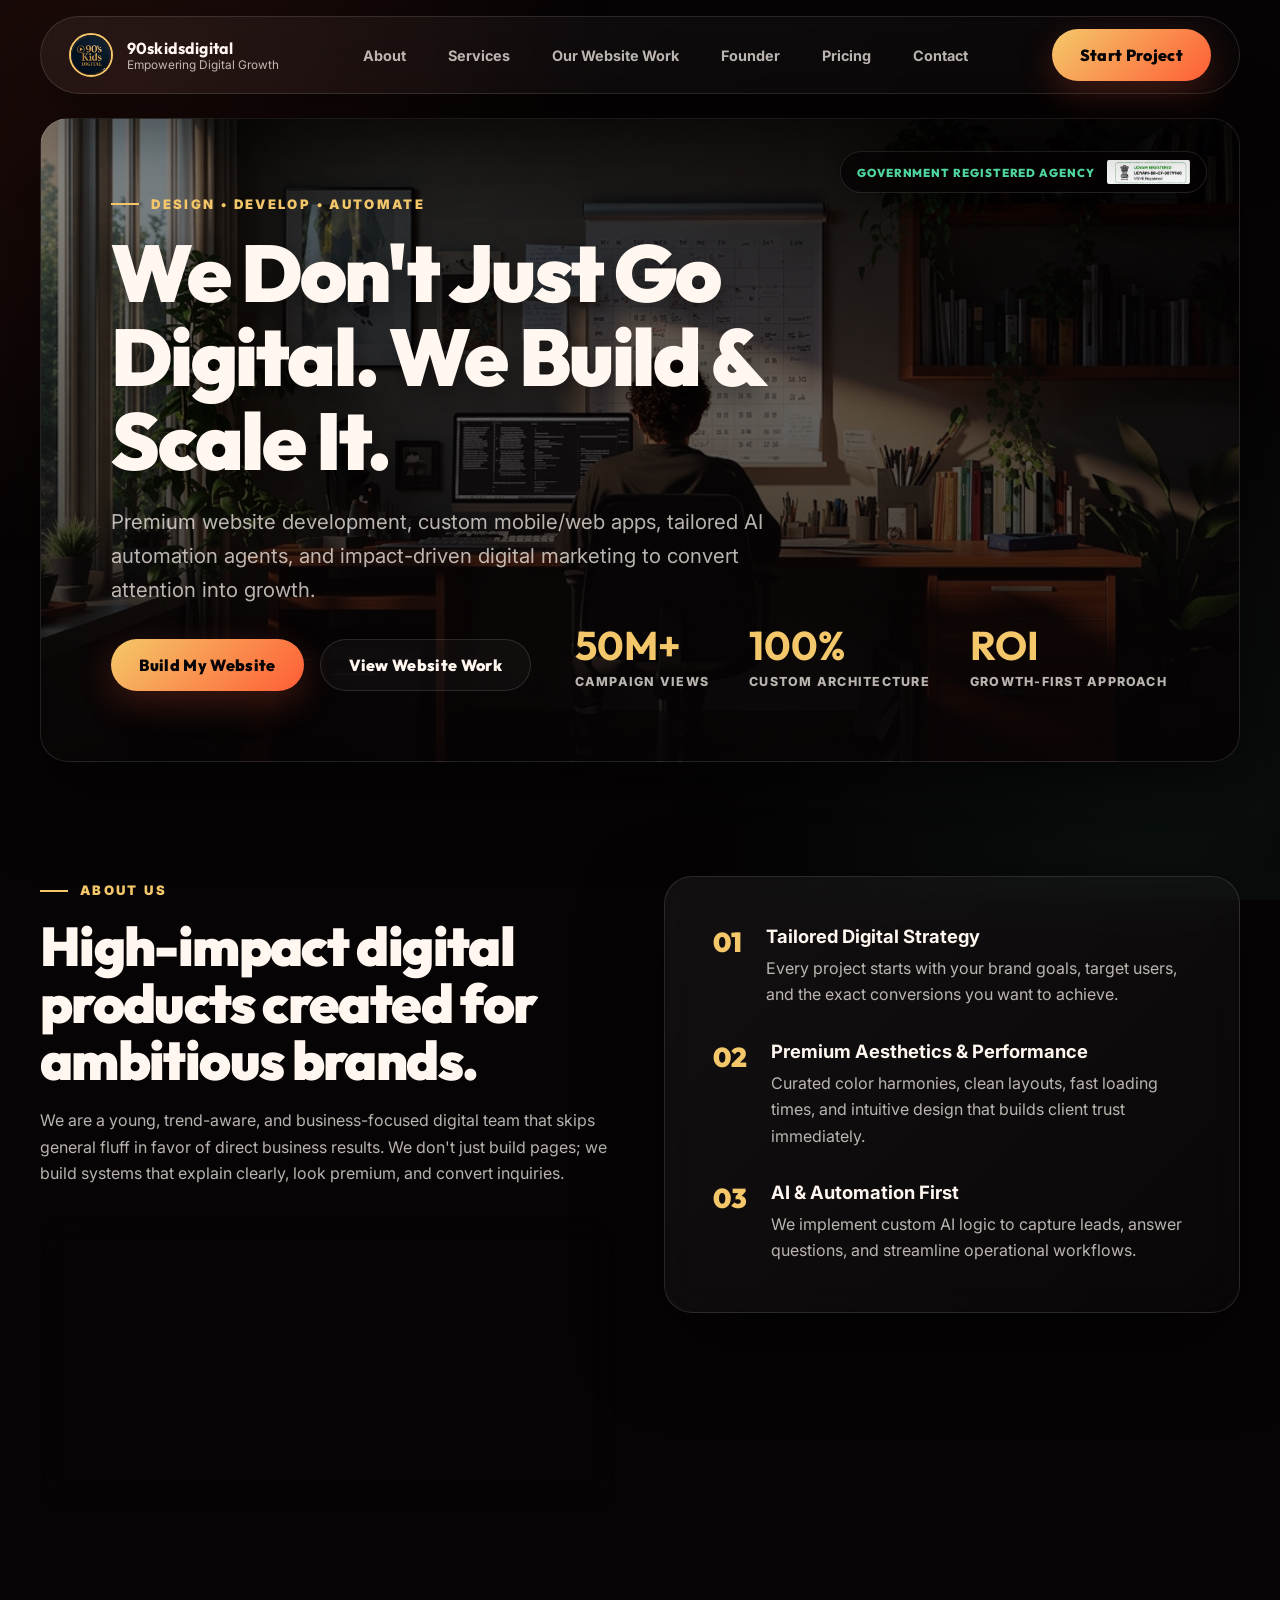
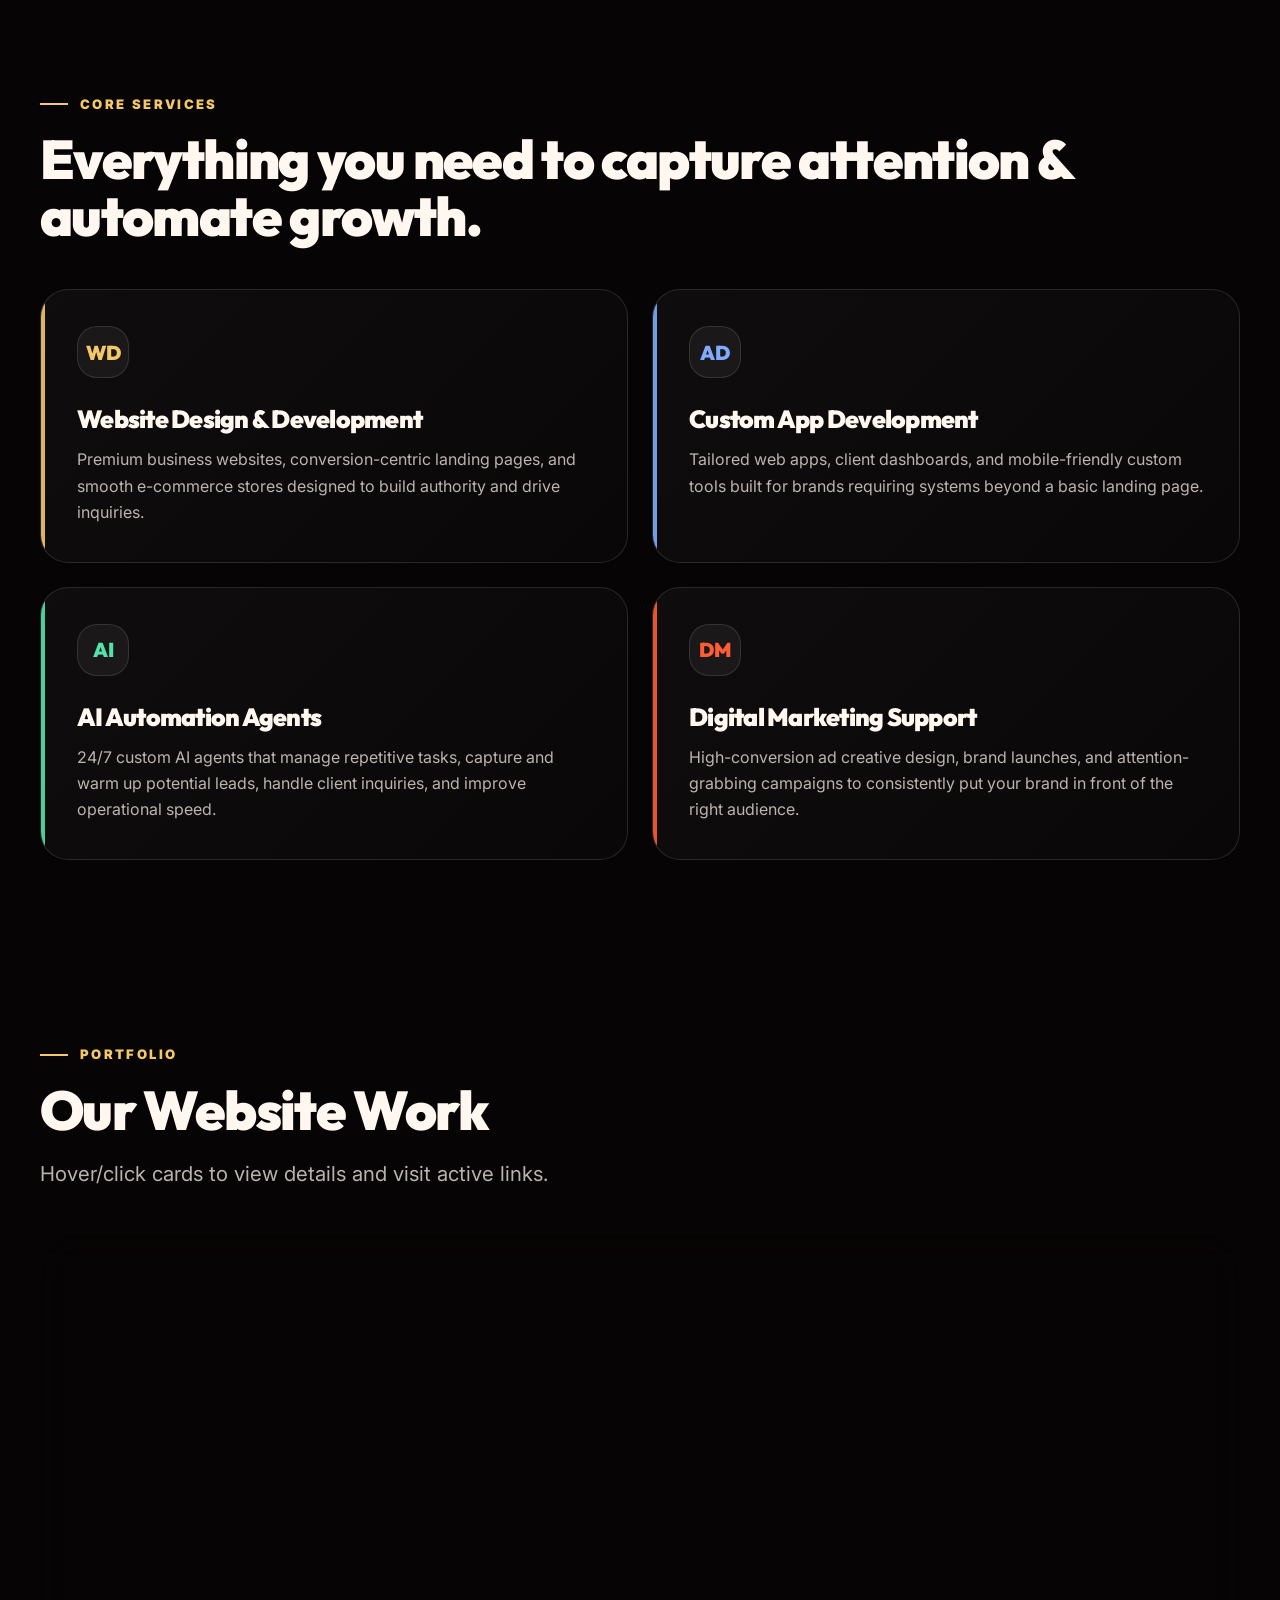
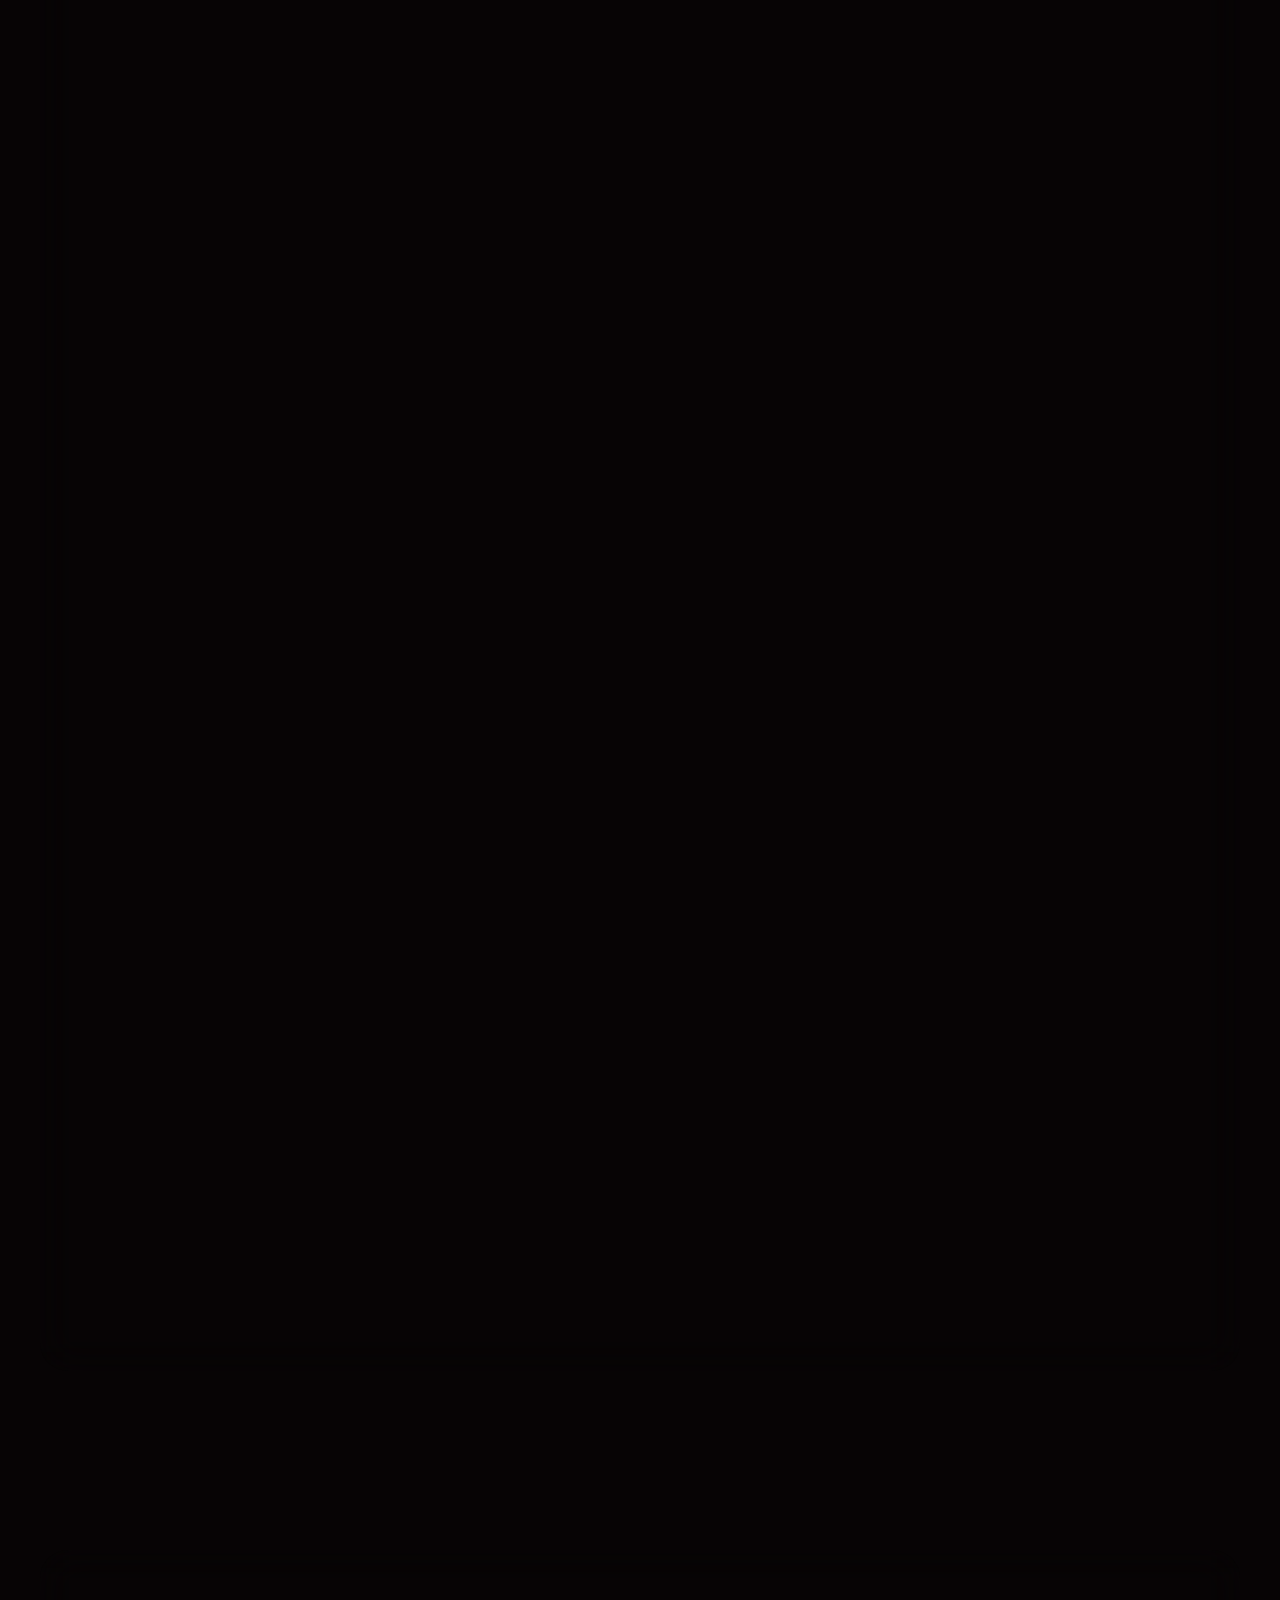
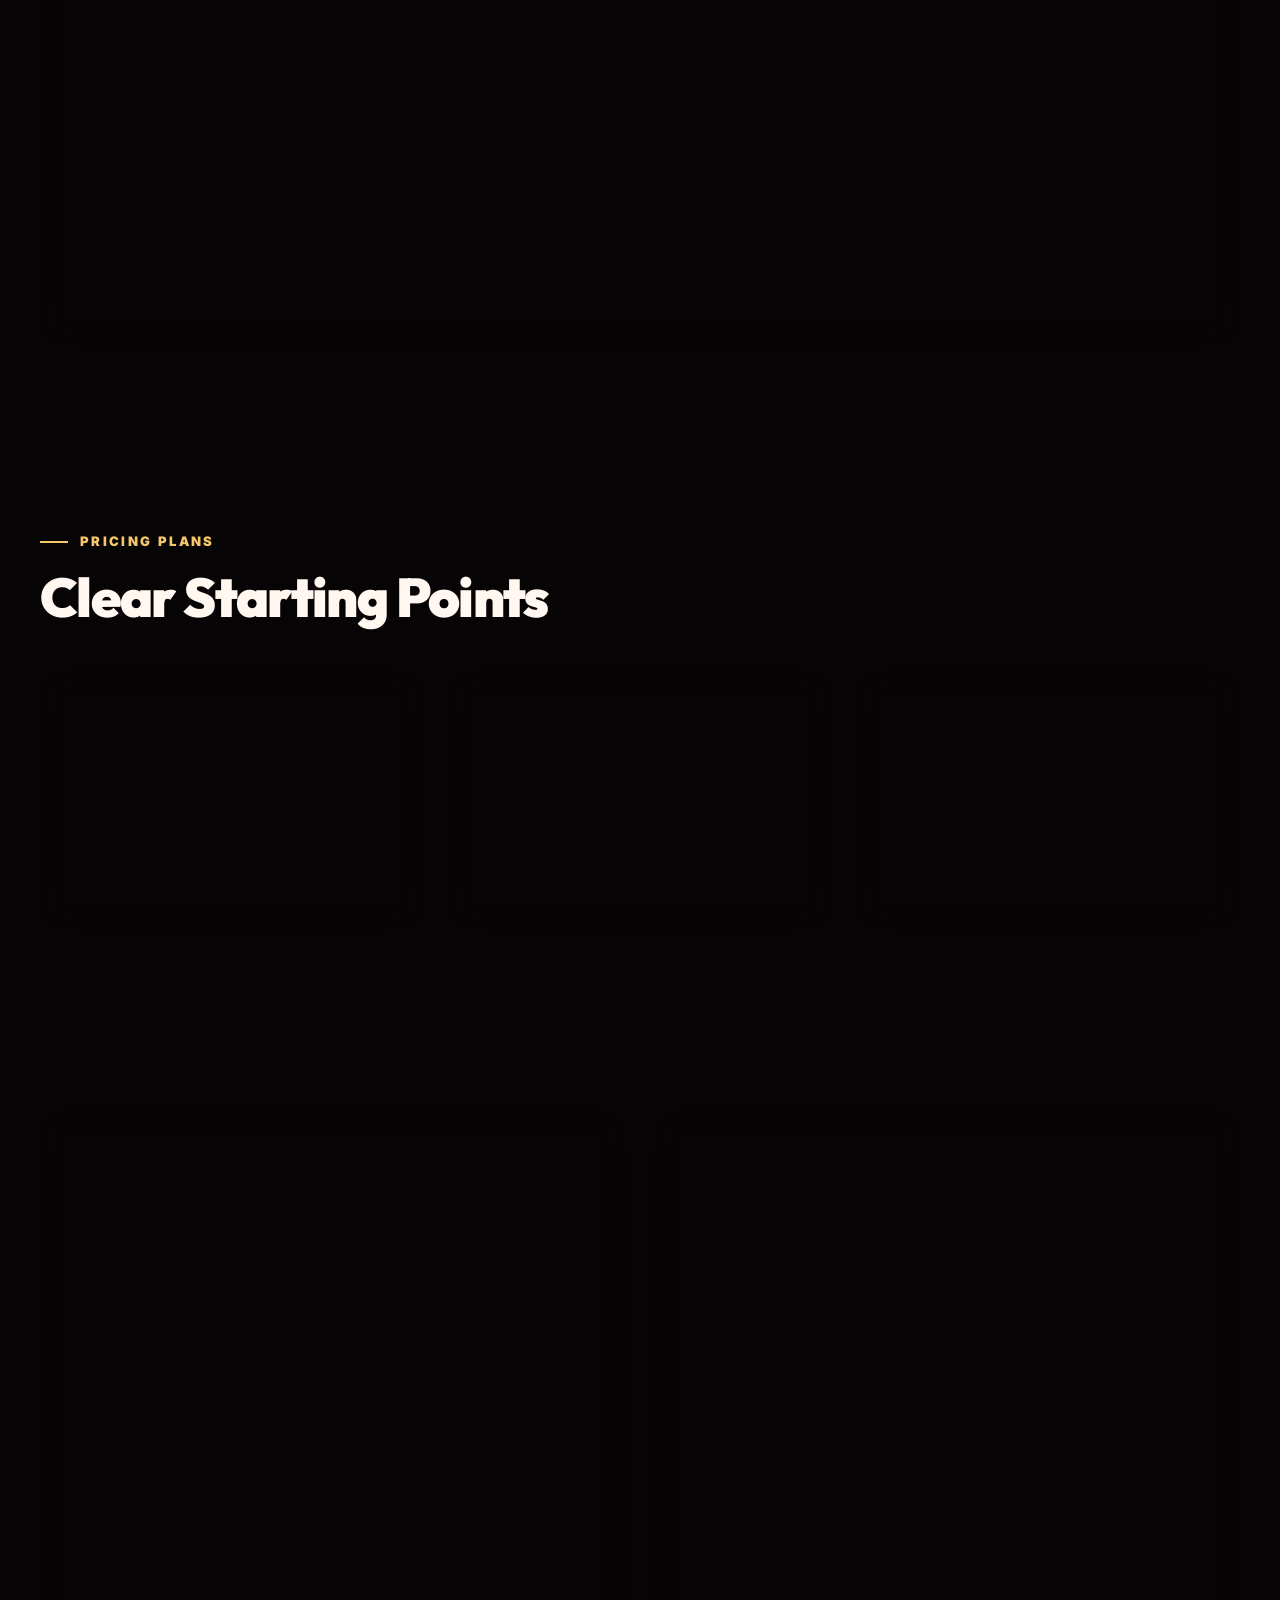
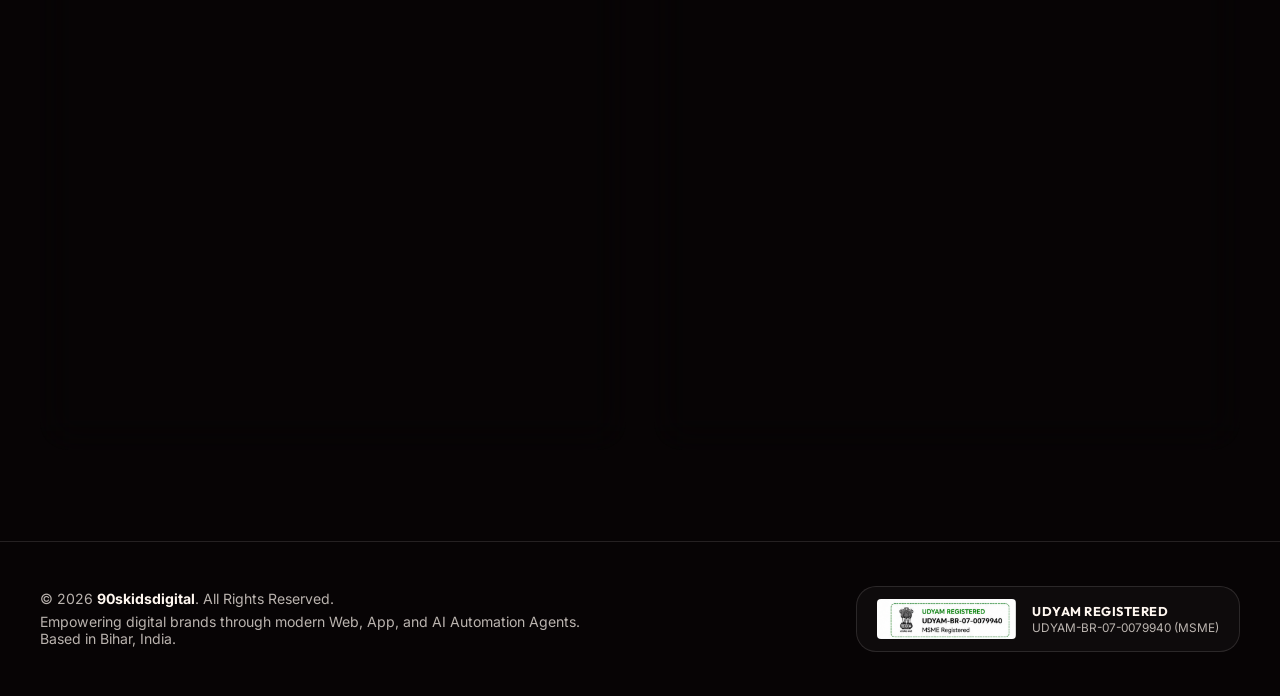
==== commit bc7e60c7: "Update website work section with Hall Mark Clubhouse, Rack n Roast, and ABC Trek" ====
--- a/index.html
+++ b/index.html
@@ -252,8 +252,38 @@
             <div class="movie-glow-backdrop"></div>
             
             <div class="movie-cards-track">
-              <!-- Card 1: The Core -->
+              <!-- Card 0: Hall Mark Clubhouse -->
               <div class="movie-card active" data-slide="0">
+                <img src="./assets/clubhouse.jpg" alt="Hall Mark Clubhouse website mockup" />
+                <div class="card-content">
+                  <h4>Hall Mark Clubhouse</h4>
+                  <p class="card-desc">Luxury architectural experience & residential clubhouse web portal.</p>
+                  <a href="https://github.com/officialnirbhay6-lab/clubhouse" target="_blank" rel="noopener" class="card-visit-btn">Visit Website &rarr;</a>
+                </div>
+              </div>
+
+              <!-- Card 1: Rack n Roast -->
+              <div class="movie-card" data-slide="1">
+                <img src="./assets/racknroast.jpg" alt="Rack n Roast website mockup" />
+                <div class="card-content">
+                  <h4>Rack n Roast</h4>
+                  <p class="card-desc">Rooftop kitchen, cafe, restaurant & gaming zone portal.</p>
+                  <a href="https://racknroast.vercel.app/" target="_blank" rel="noopener" class="card-visit-btn">Visit Website &rarr;</a>
+                </div>
+              </div>
+
+              <!-- Card 2: ABC Trek -->
+              <div class="movie-card" data-slide="2">
+                <img src="./assets/abctrek.jpg" alt="ABC Trek website mockup" />
+                <div class="card-content">
+                  <h4>ABC Trek</h4>
+                  <p class="card-desc">Annapurna Base Camp Himalayan adventure & expedition booking.</p>
+                  <a href="https://github.com/officialnirbhay6-lab/abc-trek" target="_blank" rel="noopener" class="card-visit-btn">Visit Website &rarr;</a>
+                </div>
+              </div>
+
+              <!-- Card 3: The Core -->
+              <div class="movie-card" data-slide="3">
                 <img src="./assets/thecoreultrawide.png" alt="thecoreultrawide.com website mockup" />
                 <div class="card-content">
                   <h4>The Core</h4>
@@ -262,8 +292,8 @@
                 </div>
               </div>
               
-              <!-- Card 2: Manpasand -->
-              <div class="movie-card" data-slide="1">
+              <!-- Card 4: Manpasand -->
+              <div class="movie-card" data-slide="4">
                 <img src="./assets/manpasandshoes.png" alt="manpasandshoes.com website mockup" />
                 <div class="card-content">
                   <h4>Manpasand</h4>
@@ -272,8 +302,8 @@
                 </div>
               </div>
               
-              <!-- Card 3: Hext Pharma -->
-              <div class="movie-card" data-slide="2">
+              <!-- Card 5: Hext Pharma -->
+              <div class="movie-card" data-slide="5">
                 <img src="./assets/hextpharma.png" alt="hextpharma.com website mockup" />
                 <div class="card-content">
                   <h4>Hext Pharma</h4>
@@ -282,8 +312,8 @@
                 </div>
               </div>
               
-              <!-- Card 4: Ruchi Rani -->
-              <div class="movie-card" data-slide="3">
+              <!-- Card 6: Ruchi Rani -->
+              <div class="movie-card" data-slide="6">
                 <img src="./assets/ruchirani.png" alt="ruchirani.com website mockup" />
                 <div class="card-content">
                   <h4>Ruchi Rani</h4>
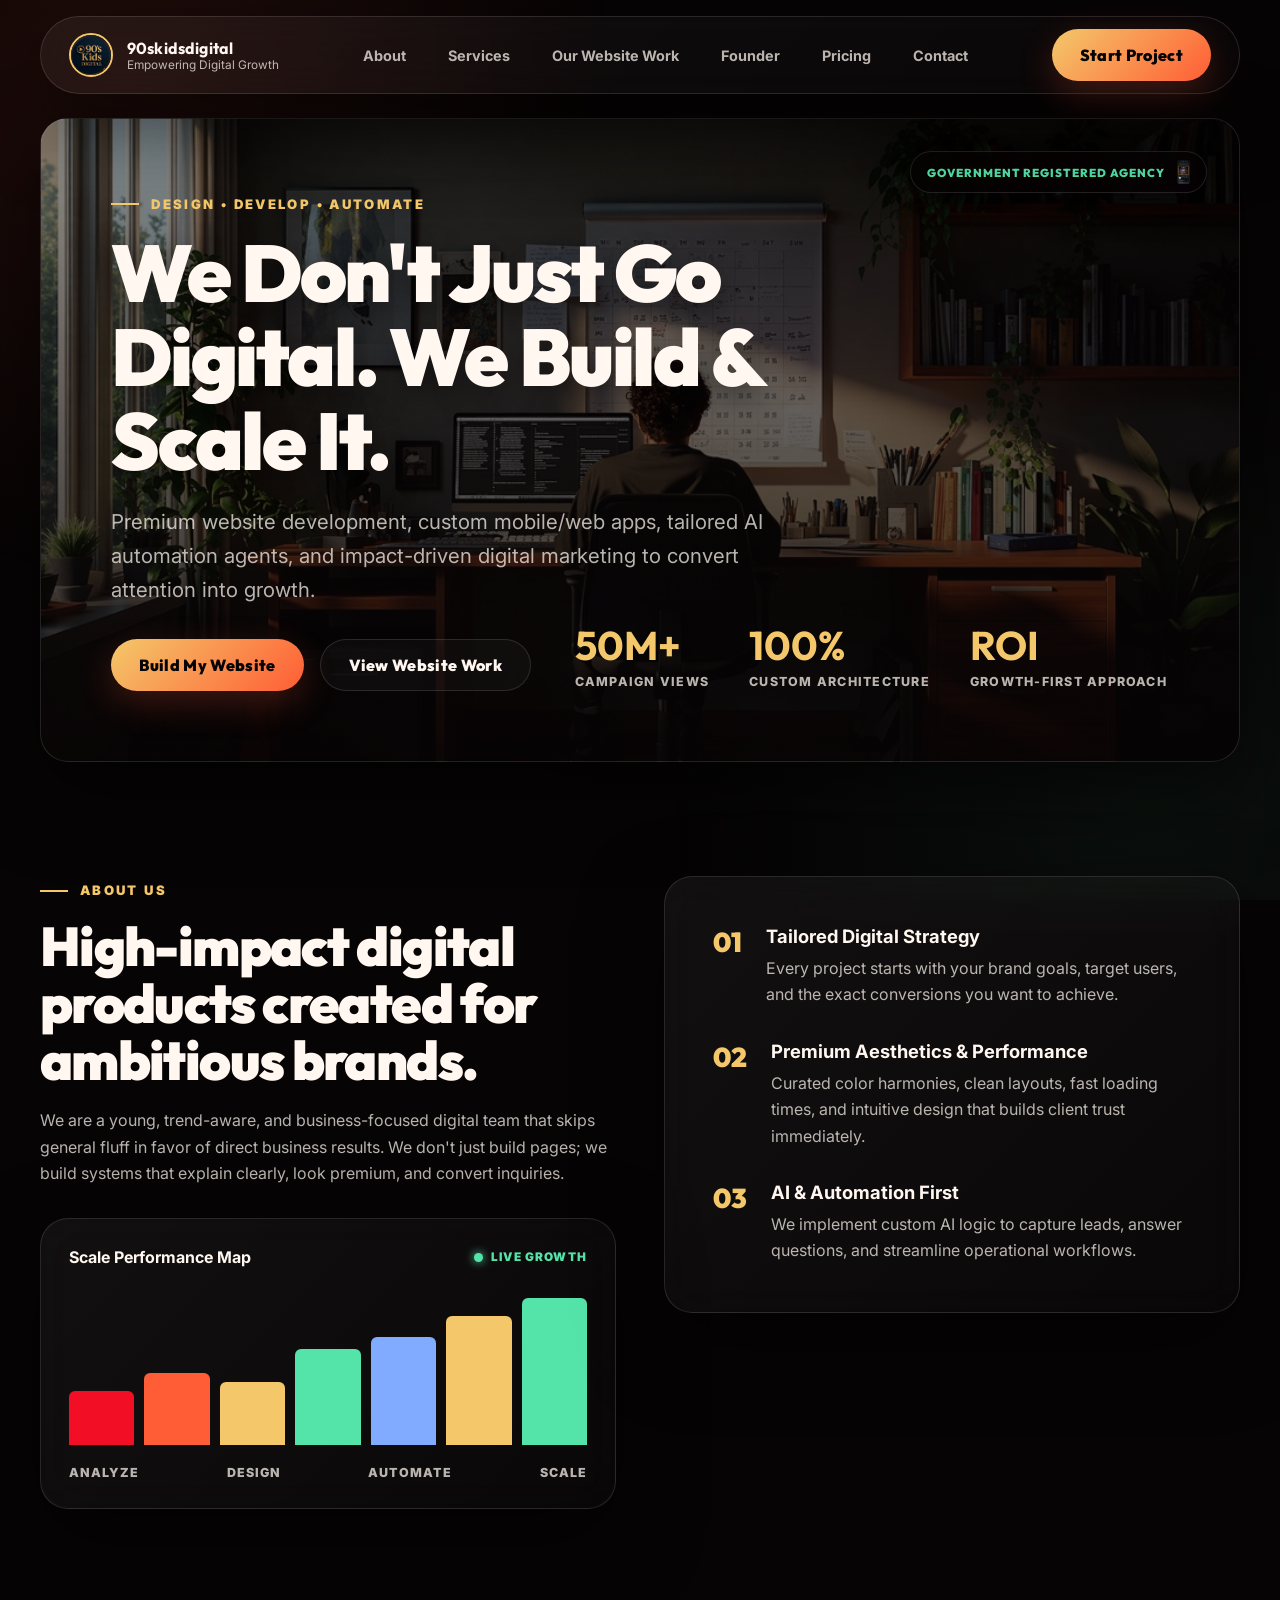
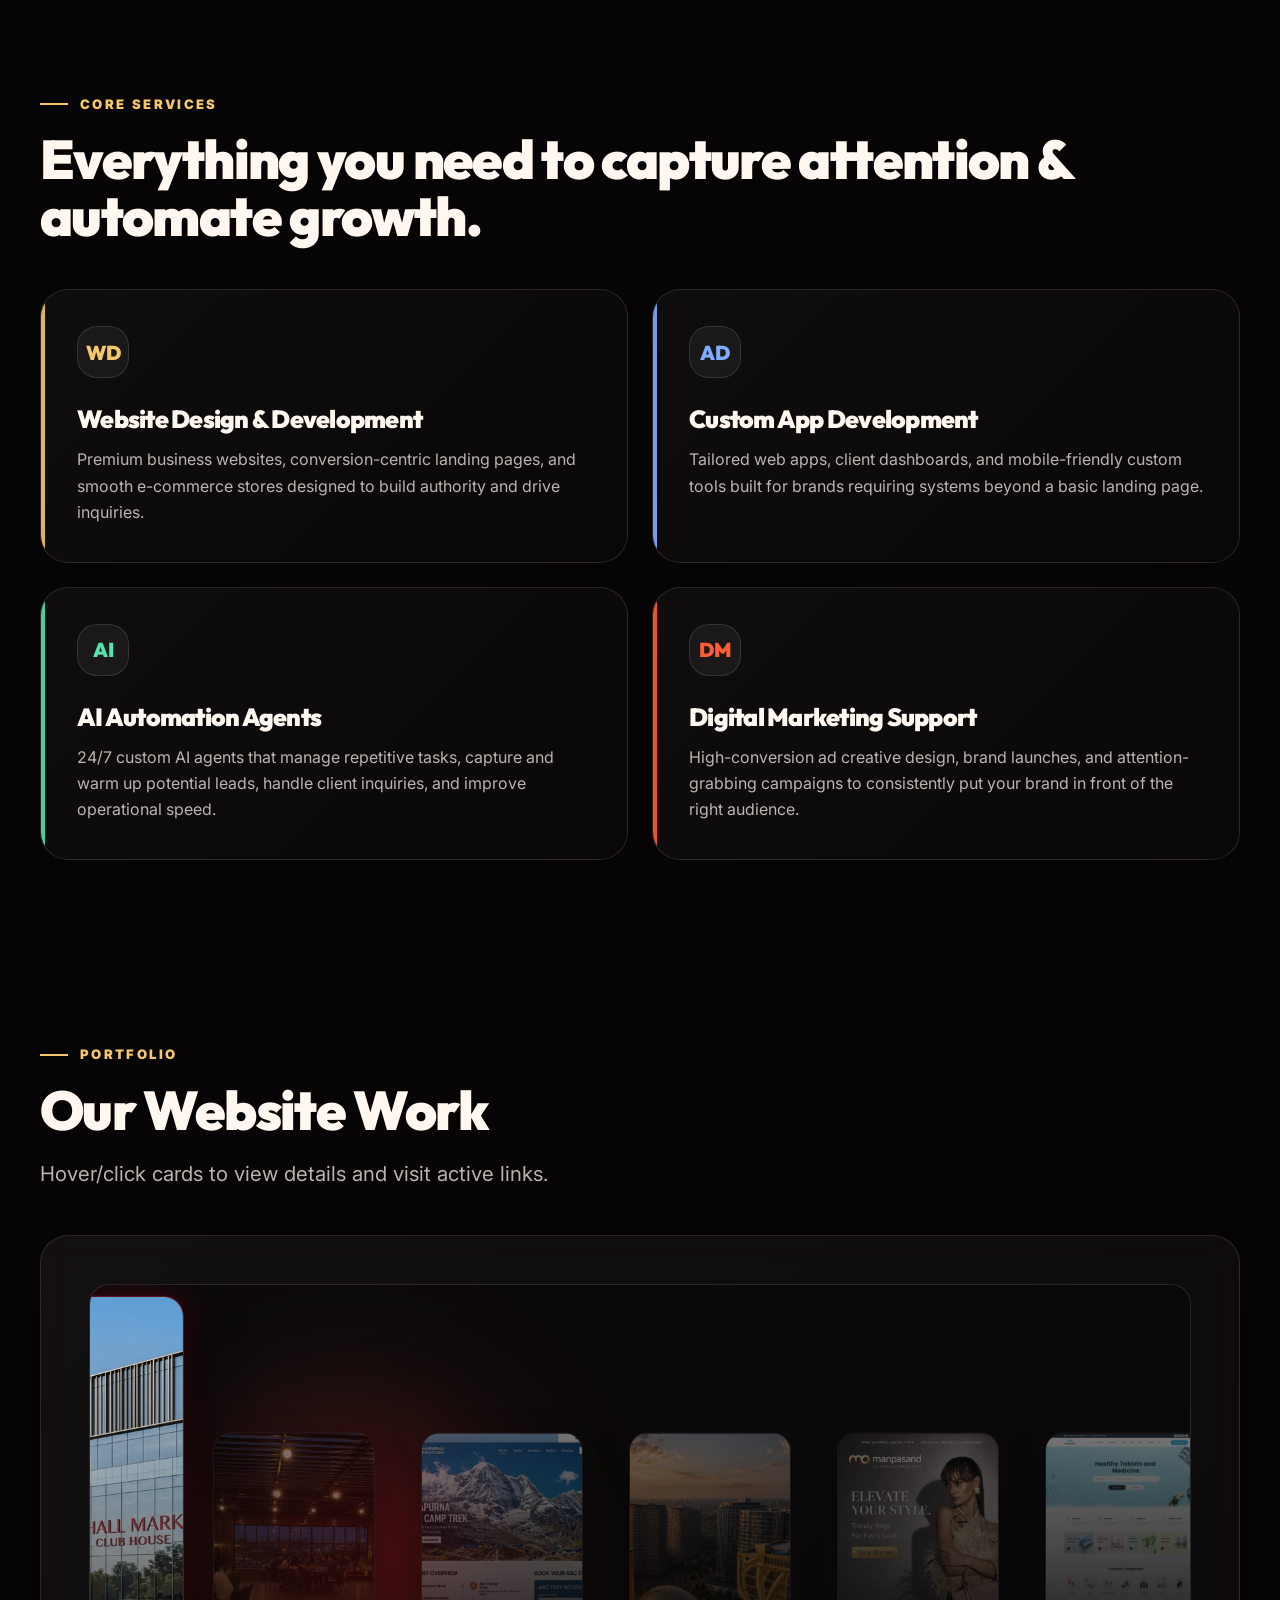
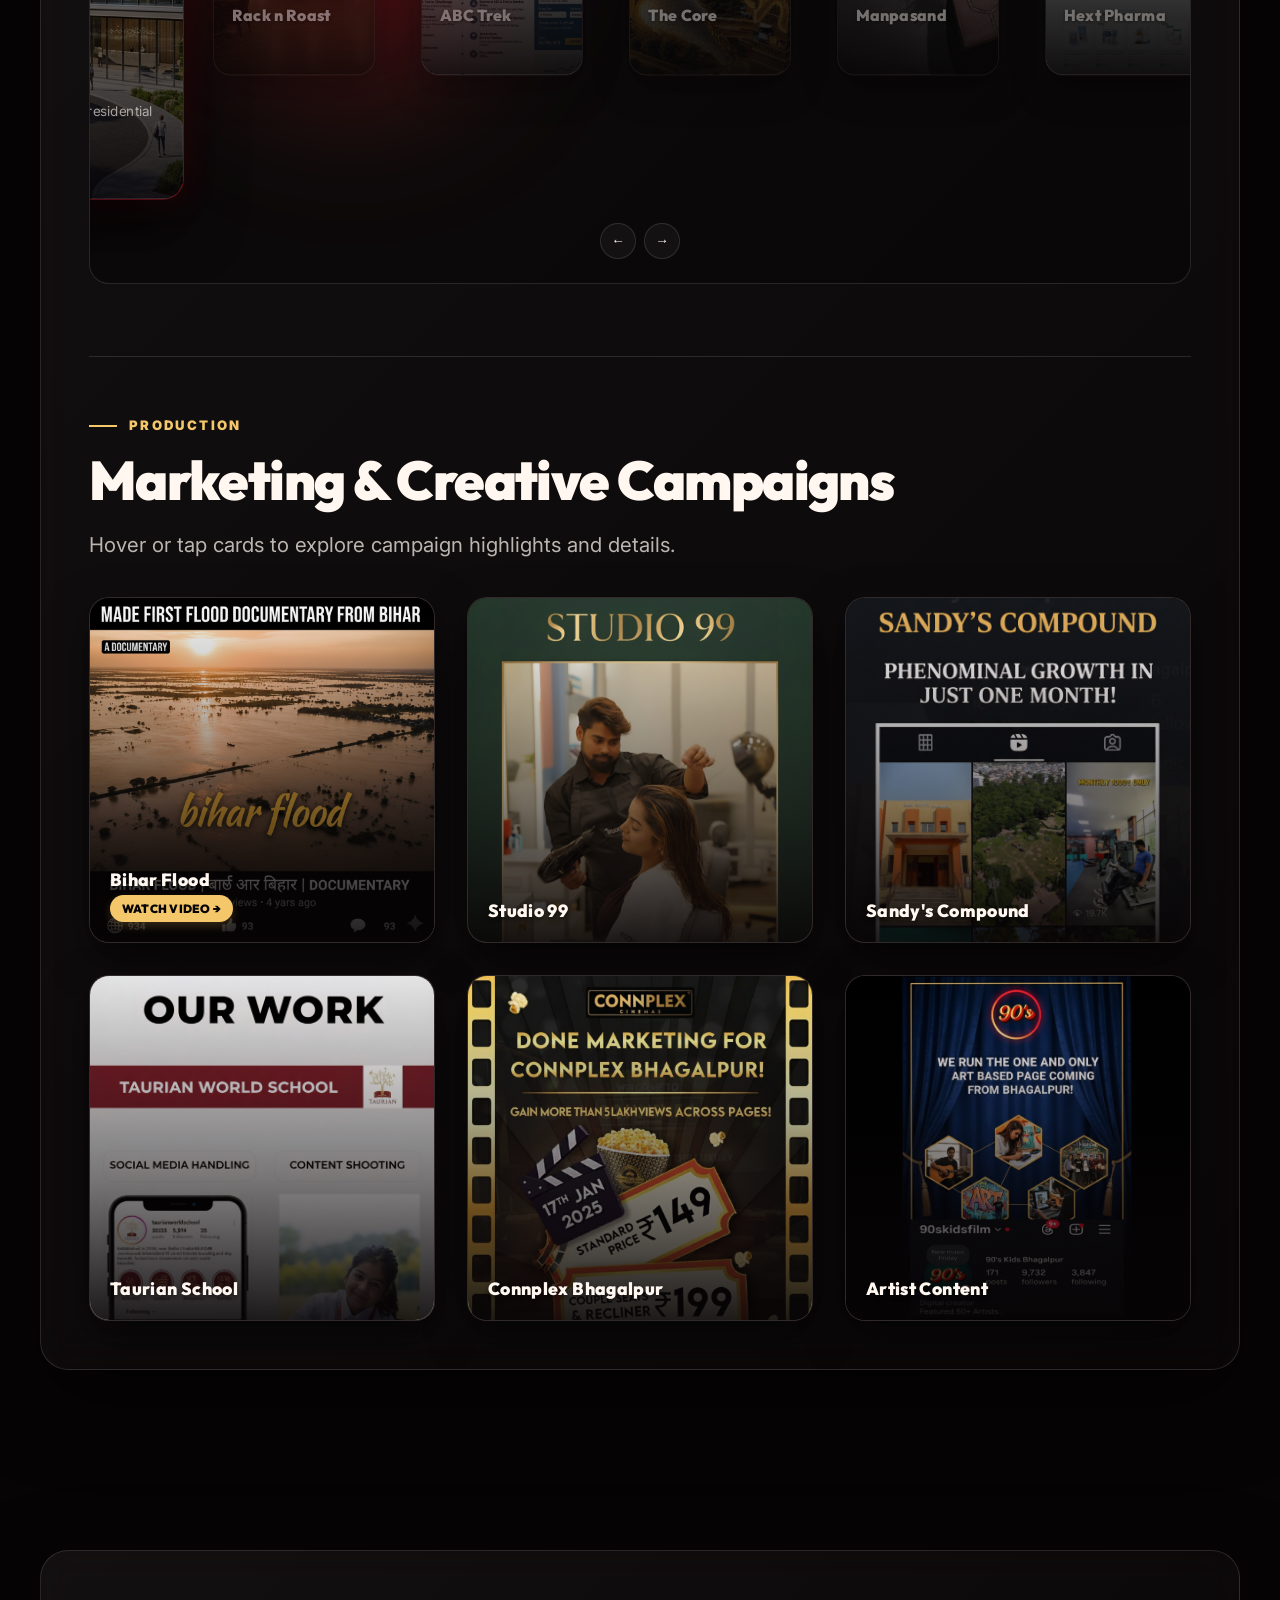
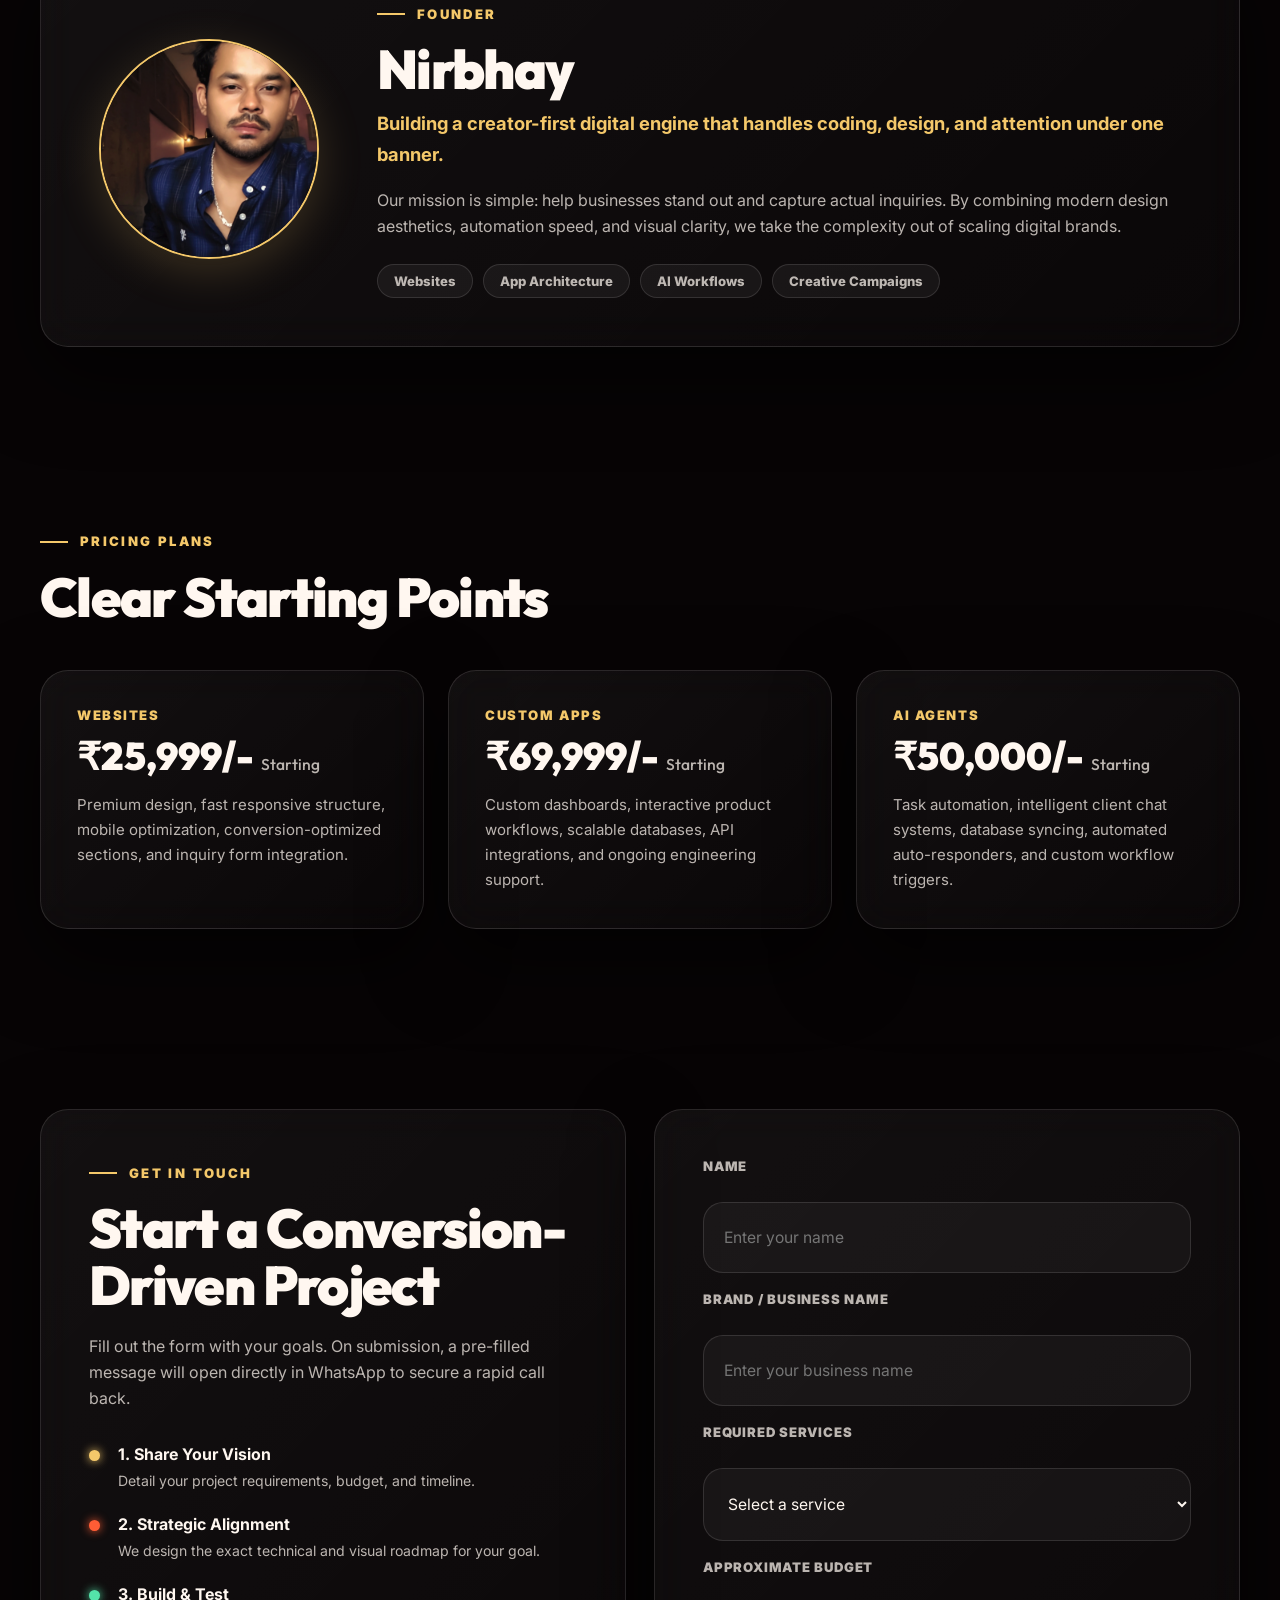
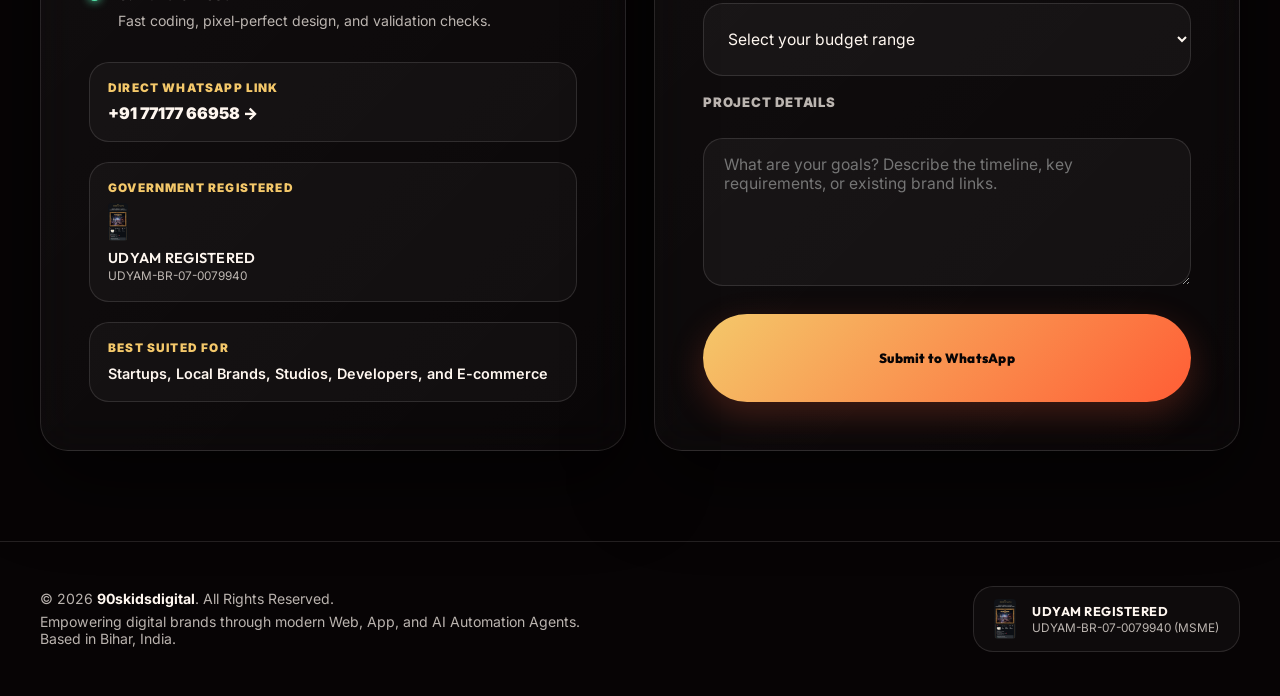
==== commit 25310602: "Fix Hall Mark Clubhouse and ABC Trek Vercel URLs and card alignment" ====
--- a/index.html
+++ b/index.html
@@ -258,7 +258,7 @@
                 <div class="card-content">
                   <h4>Hall Mark Clubhouse</h4>
                   <p class="card-desc">Luxury architectural experience & residential clubhouse web portal.</p>
-                  <a href="https://github.com/officialnirbhay6-lab/clubhouse" target="_blank" rel="noopener" class="card-visit-btn">Visit Website &rarr;</a>
+                  <a href="https://clubhouse-bay.vercel.app/" target="_blank" rel="noopener" class="card-visit-btn">Visit Website &rarr;</a>
                 </div>
               </div>
 
@@ -278,7 +278,7 @@
                 <div class="card-content">
                   <h4>ABC Trek</h4>
                   <p class="card-desc">Annapurna Base Camp Himalayan adventure & expedition booking.</p>
-                  <a href="https://github.com/officialnirbhay6-lab/abc-trek" target="_blank" rel="noopener" class="card-visit-btn">Visit Website &rarr;</a>
+                  <a href="https://abc-trek-coral.vercel.app/#" target="_blank" rel="noopener" class="card-visit-btn">Visit Website &rarr;</a>
                 </div>
               </div>
 
--- a/index.css
+++ b/index.css
@@ -650,7 +650,7 @@
   width: 100%;
   height: 100%;
   object-fit: cover;
-  object-position: center center; /* Centered object position so nothing is cut off weirdly */
+  object-position: top center; /* Top-centered position so website headers and hero visuals display perfectly */
   transition: transform 500ms ease, filter 500ms ease; /* Include filter transition for smooth blur */
   z-index: 1;
 }
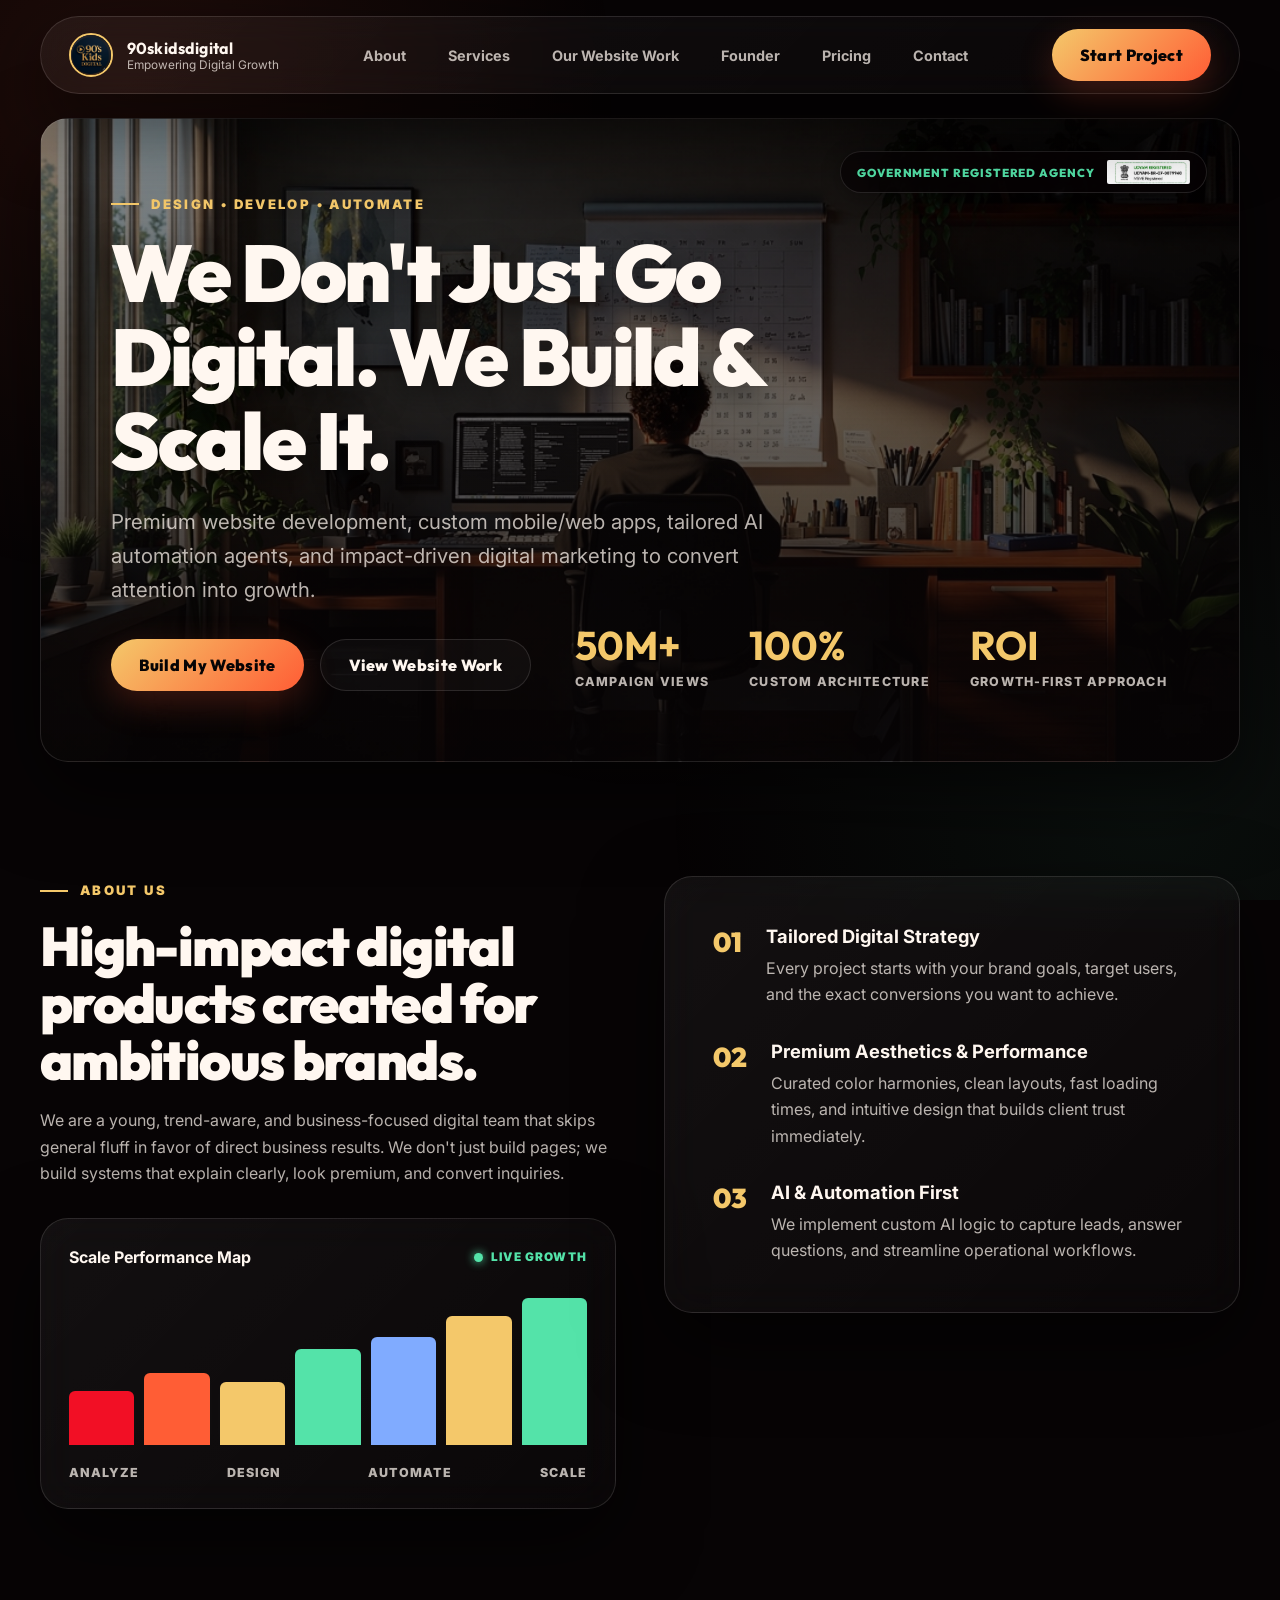
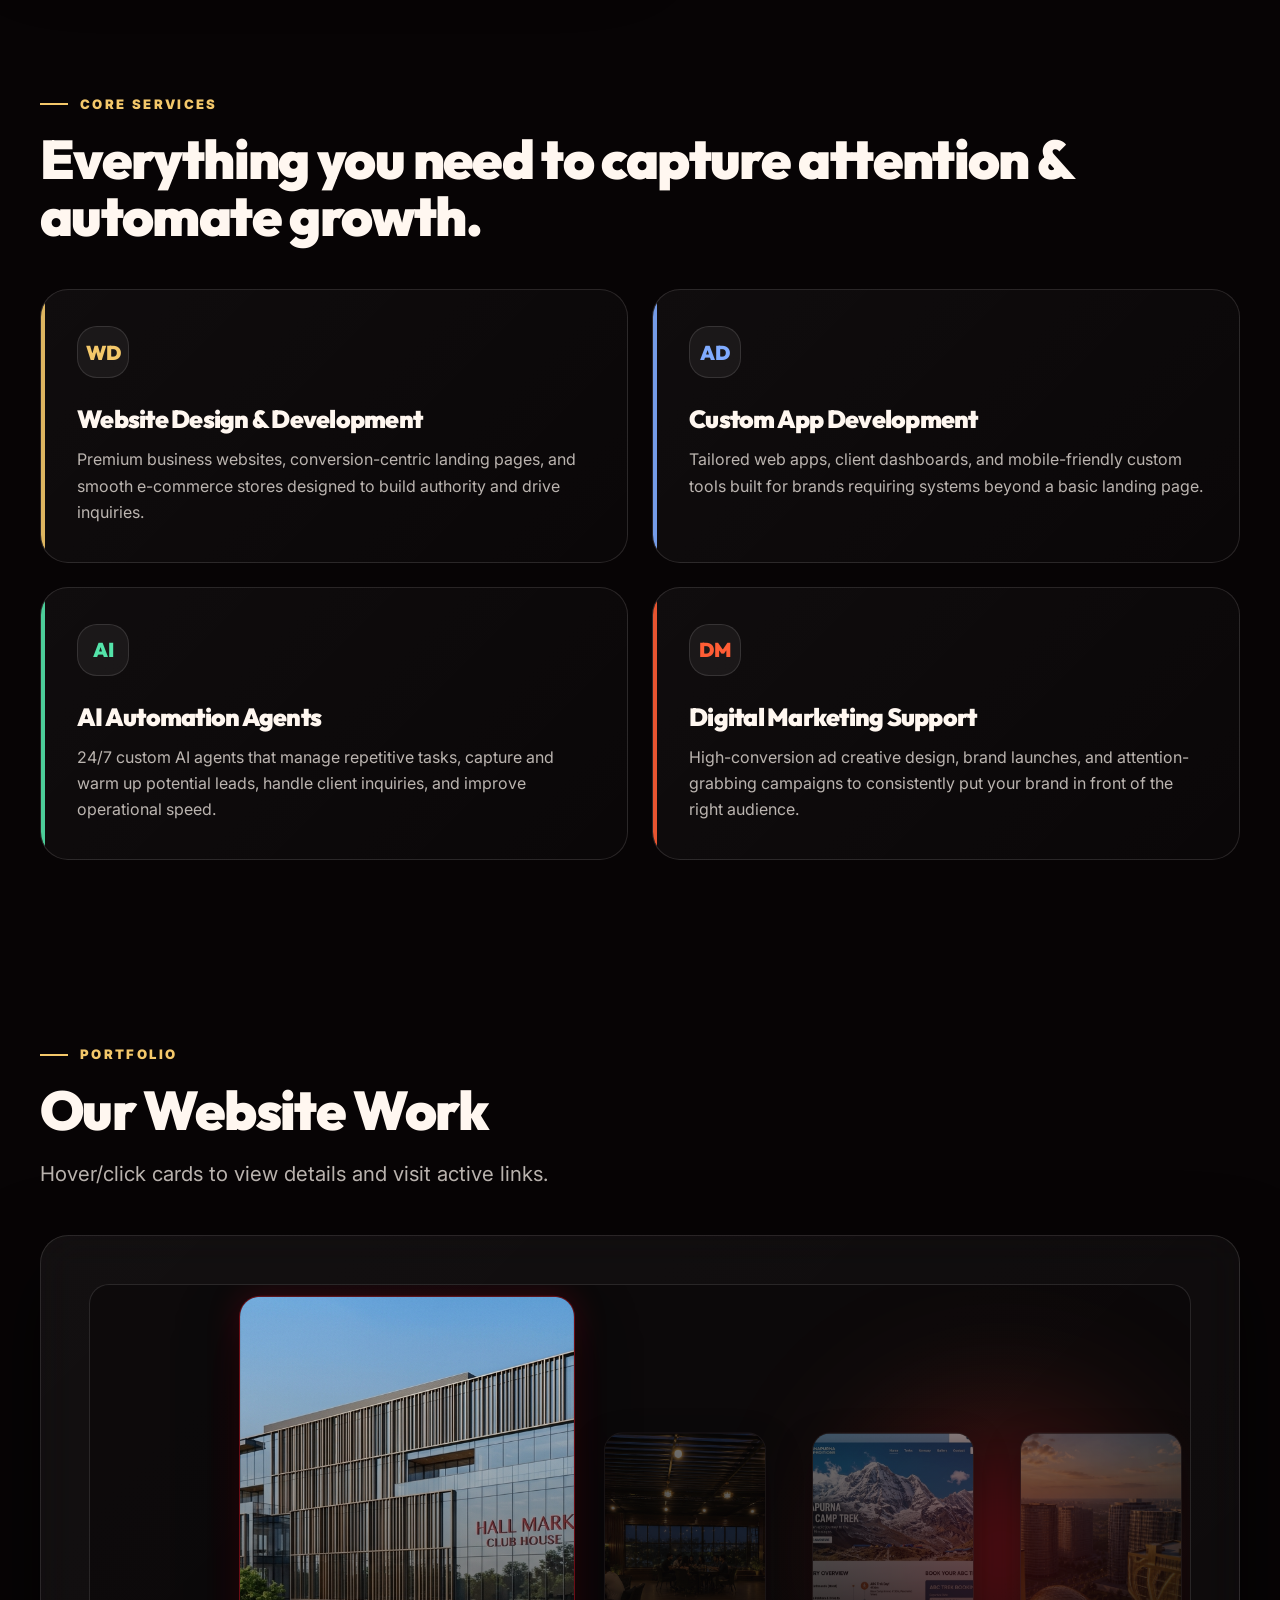
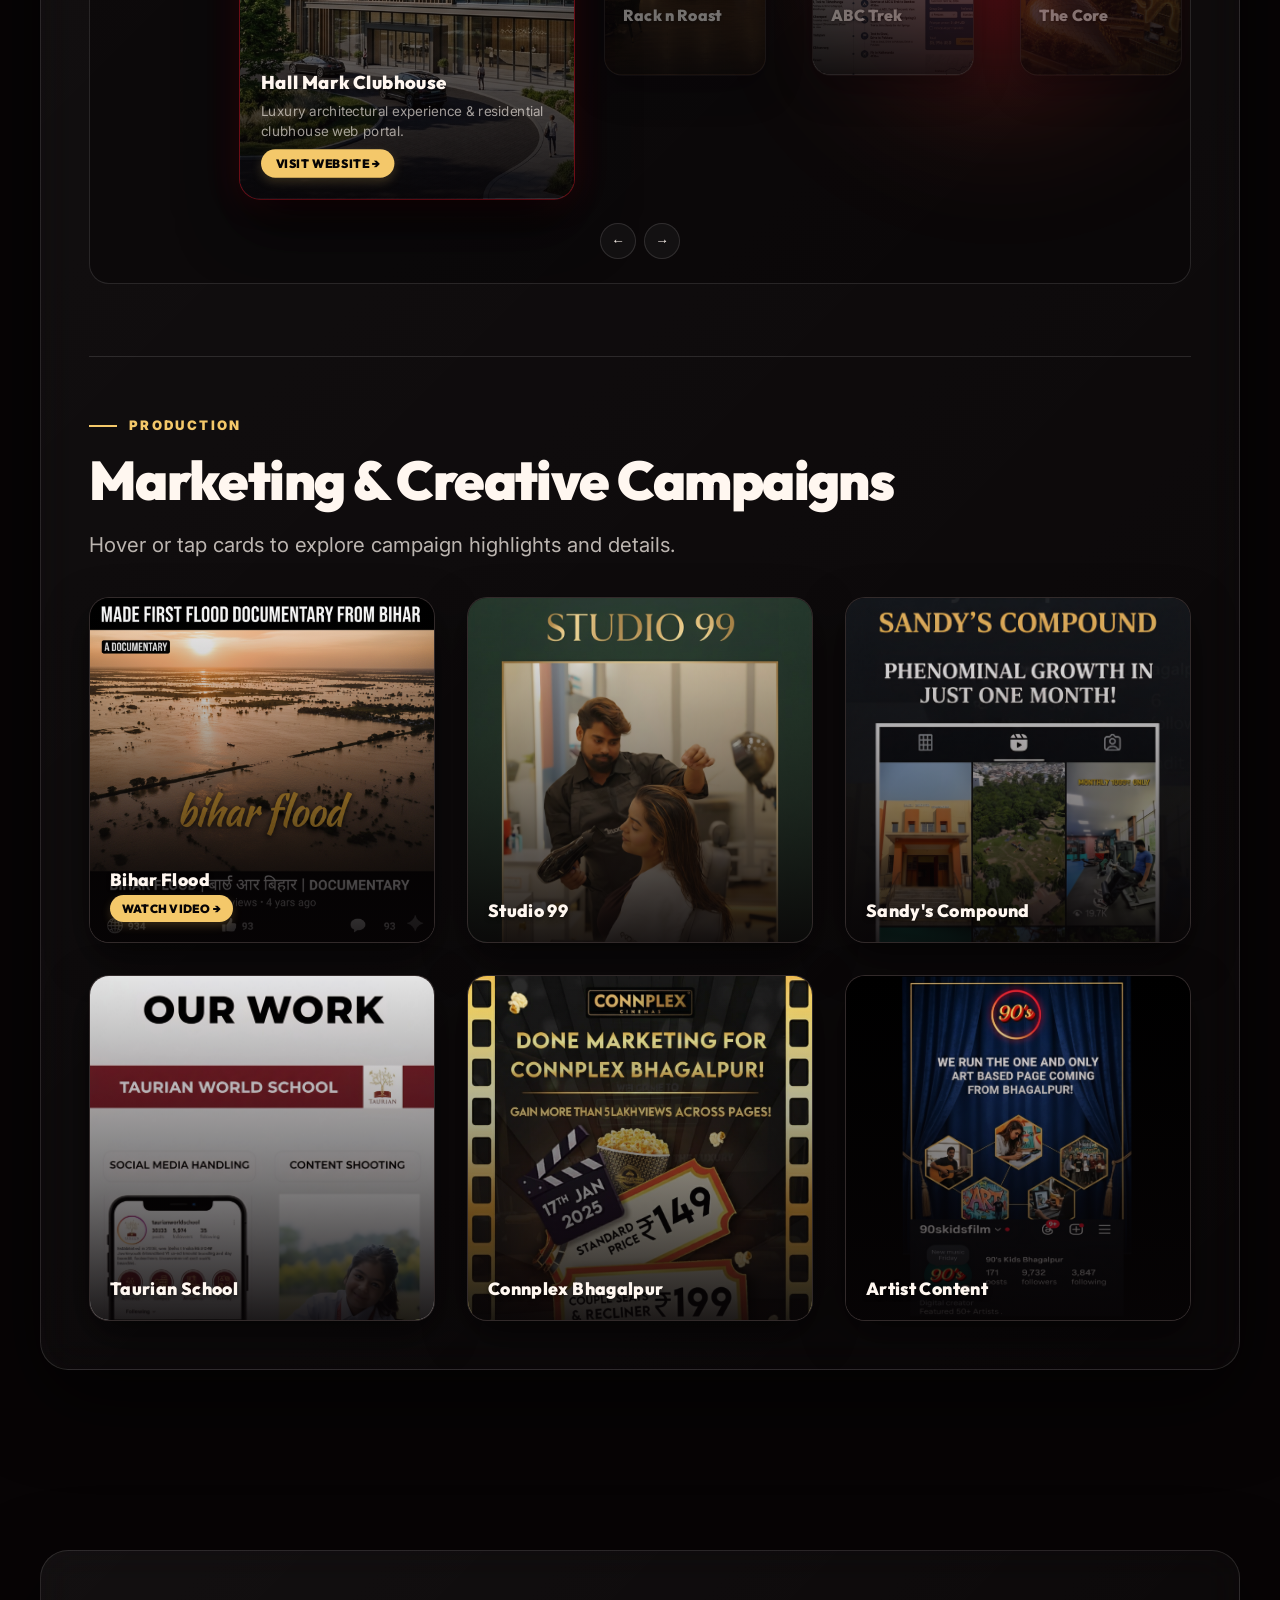
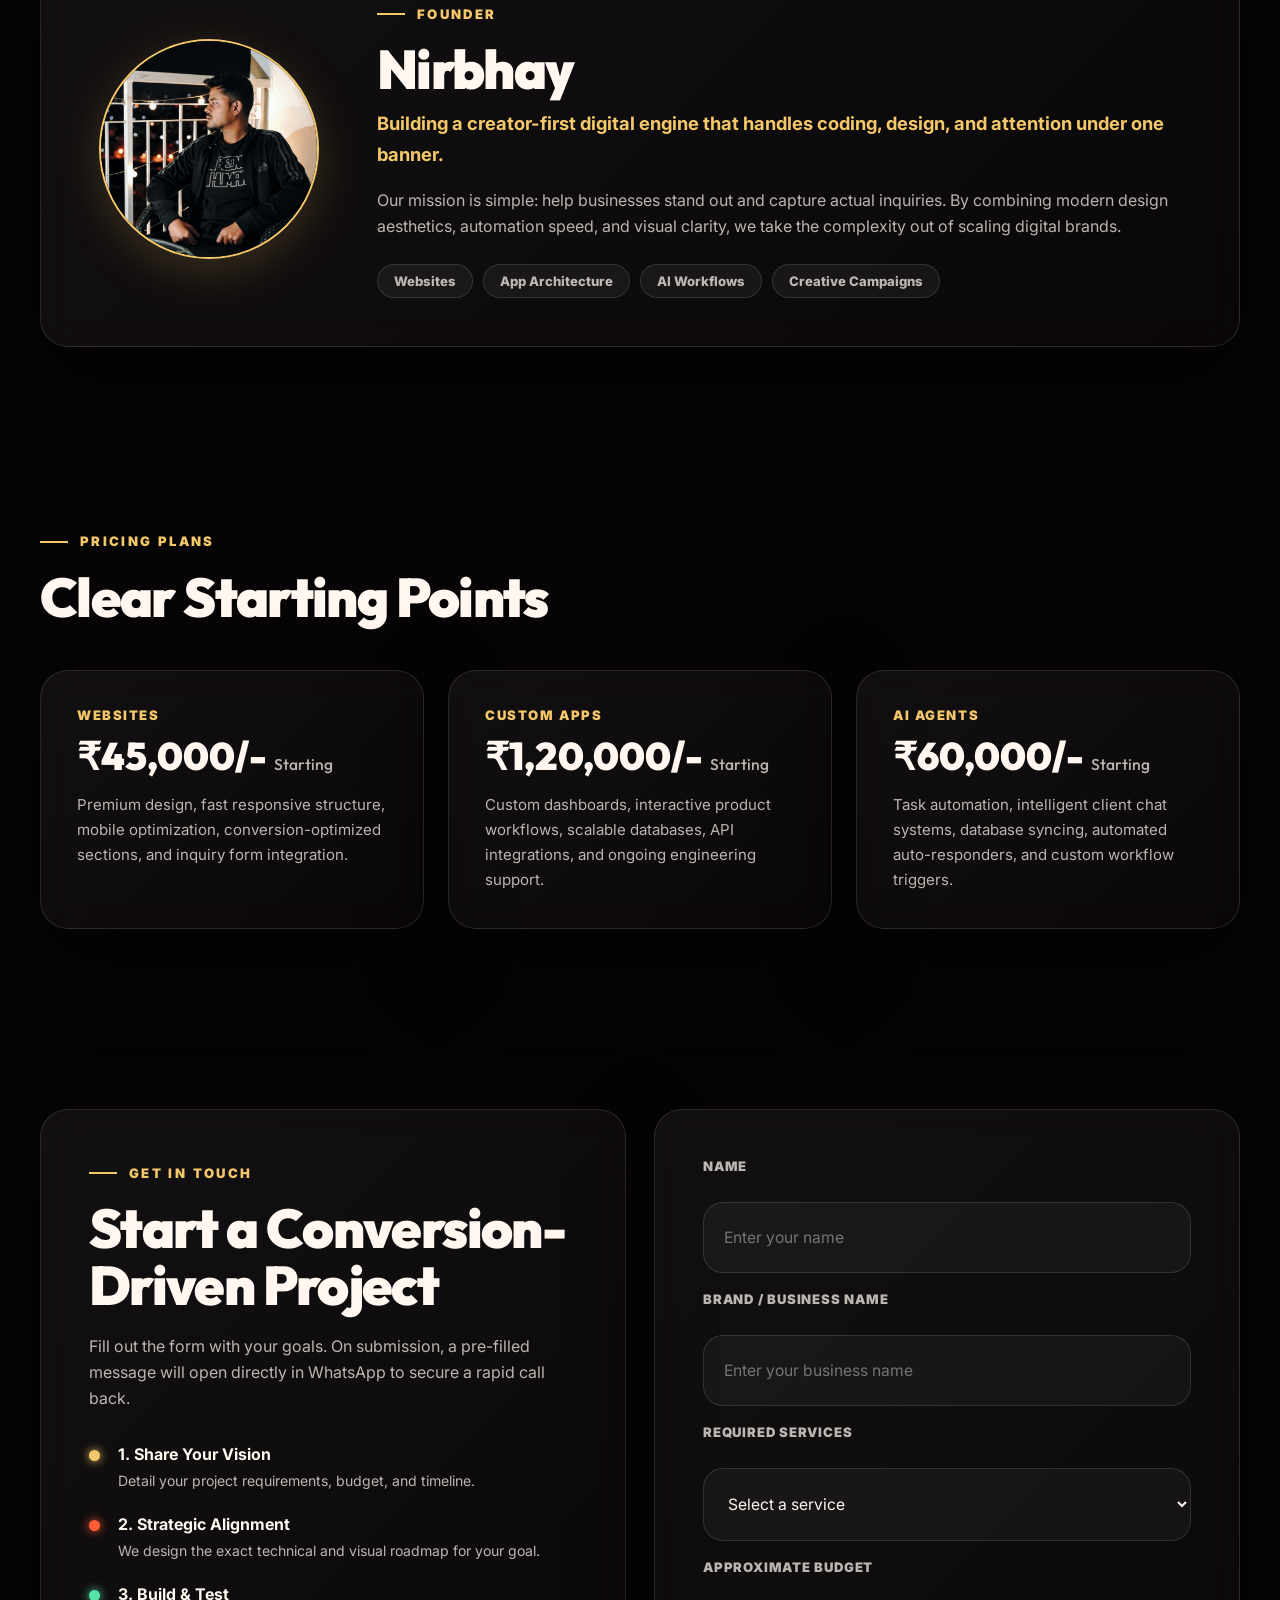
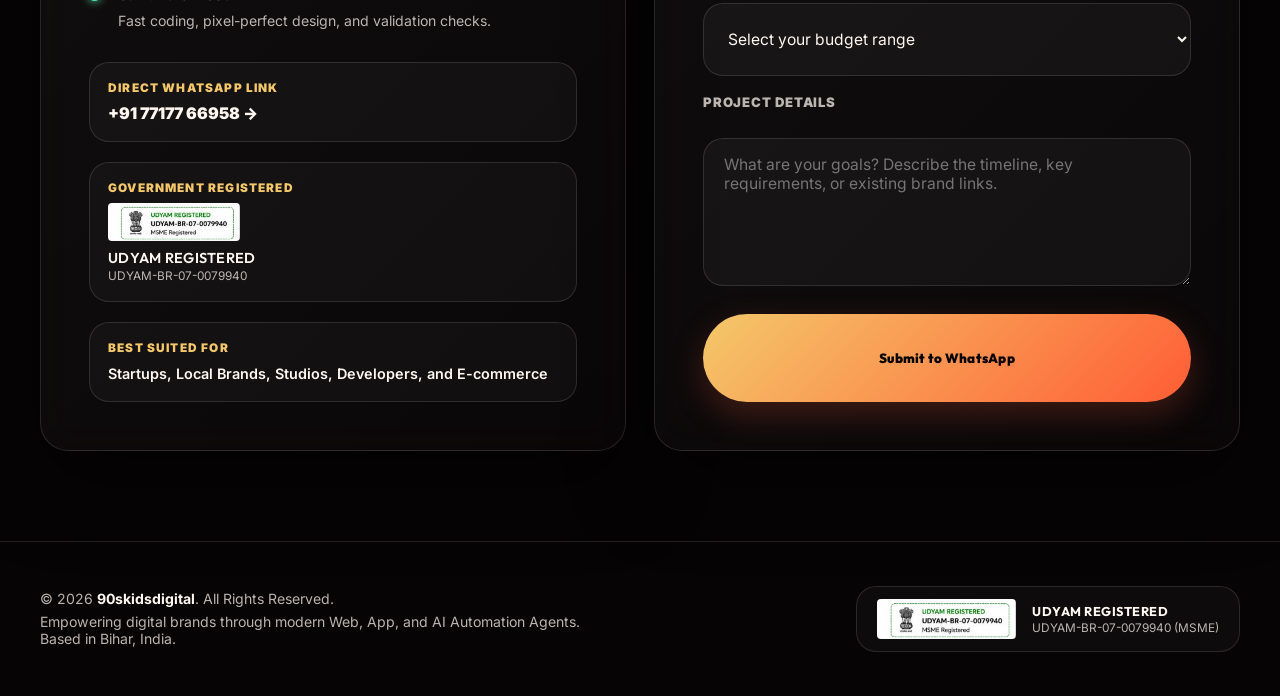
==== commit 65cfc679: "Update pricing tiers: Websites 45k, AI Agents 60k, Custom Apps 1.2 Lakhs" ====
--- a/index.html
+++ b/index.html
@@ -432,17 +432,17 @@
         <div class="pricing-grid">
           <article class="price-card glass">
             <span class="price-label">Websites</span>
-            <div class="price-amount">₹25,999/- <small>Starting</small></div>
+            <div class="price-amount">₹45,000/- <small>Starting</small></div>
             <p>Premium design, fast responsive structure, mobile optimization, conversion-optimized sections, and inquiry form integration.</p>
           </article>
           <article class="price-card glass">
             <span class="price-label">Custom Apps</span>
-            <div class="price-amount">₹69,999/- <small>Starting</small></div>
+            <div class="price-amount">₹1,20,000/- <small>Starting</small></div>
             <p>Custom dashboards, interactive product workflows, scalable databases, API integrations, and ongoing engineering support.</p>
           </article>
           <article class="price-card glass">
             <span class="price-label">AI Agents</span>
-            <div class="price-amount">₹50,000/- <small>Starting</small></div>
+            <div class="price-amount">₹60,000/- <small>Starting</small></div>
             <p>Task automation, intelligent client chat systems, database syncing, automated auto-responders, and custom workflow triggers.</p>
           </article>
         </div>
@@ -526,10 +526,10 @@
             <label for="budget">Approximate Budget</label>
             <select id="budget" name="budget" required>
               <option value="">Select your budget range</option>
-              <option>Under ₹25,000</option>
-              <option>₹25,000 - ₹50,000</option>
-              <option>₹50,000 - ₹1,00,000</option>
-              <option>₹1,00,000+</option>
+              <option>Under ₹45,000</option>
+              <option>₹45,000 - ₹60,000</option>
+              <option>₹60,000 - ₹1,20,000</option>
+              <option>₹1,20,000+</option>
               <option>Need advice</option>
             </select>
           </div>
--- a/index.css
+++ b/index.css
@@ -623,9 +623,9 @@
 .movie-cards-track {
   display: flex;
   align-items: center;
-  justify-content: center;
+  justify-content: flex-start;
   gap: 28px;
-  width: 100%;
+  width: max-content;
   height: 510px; /* Taller height to fit larger active card */
   z-index: 2;
   position: relative;
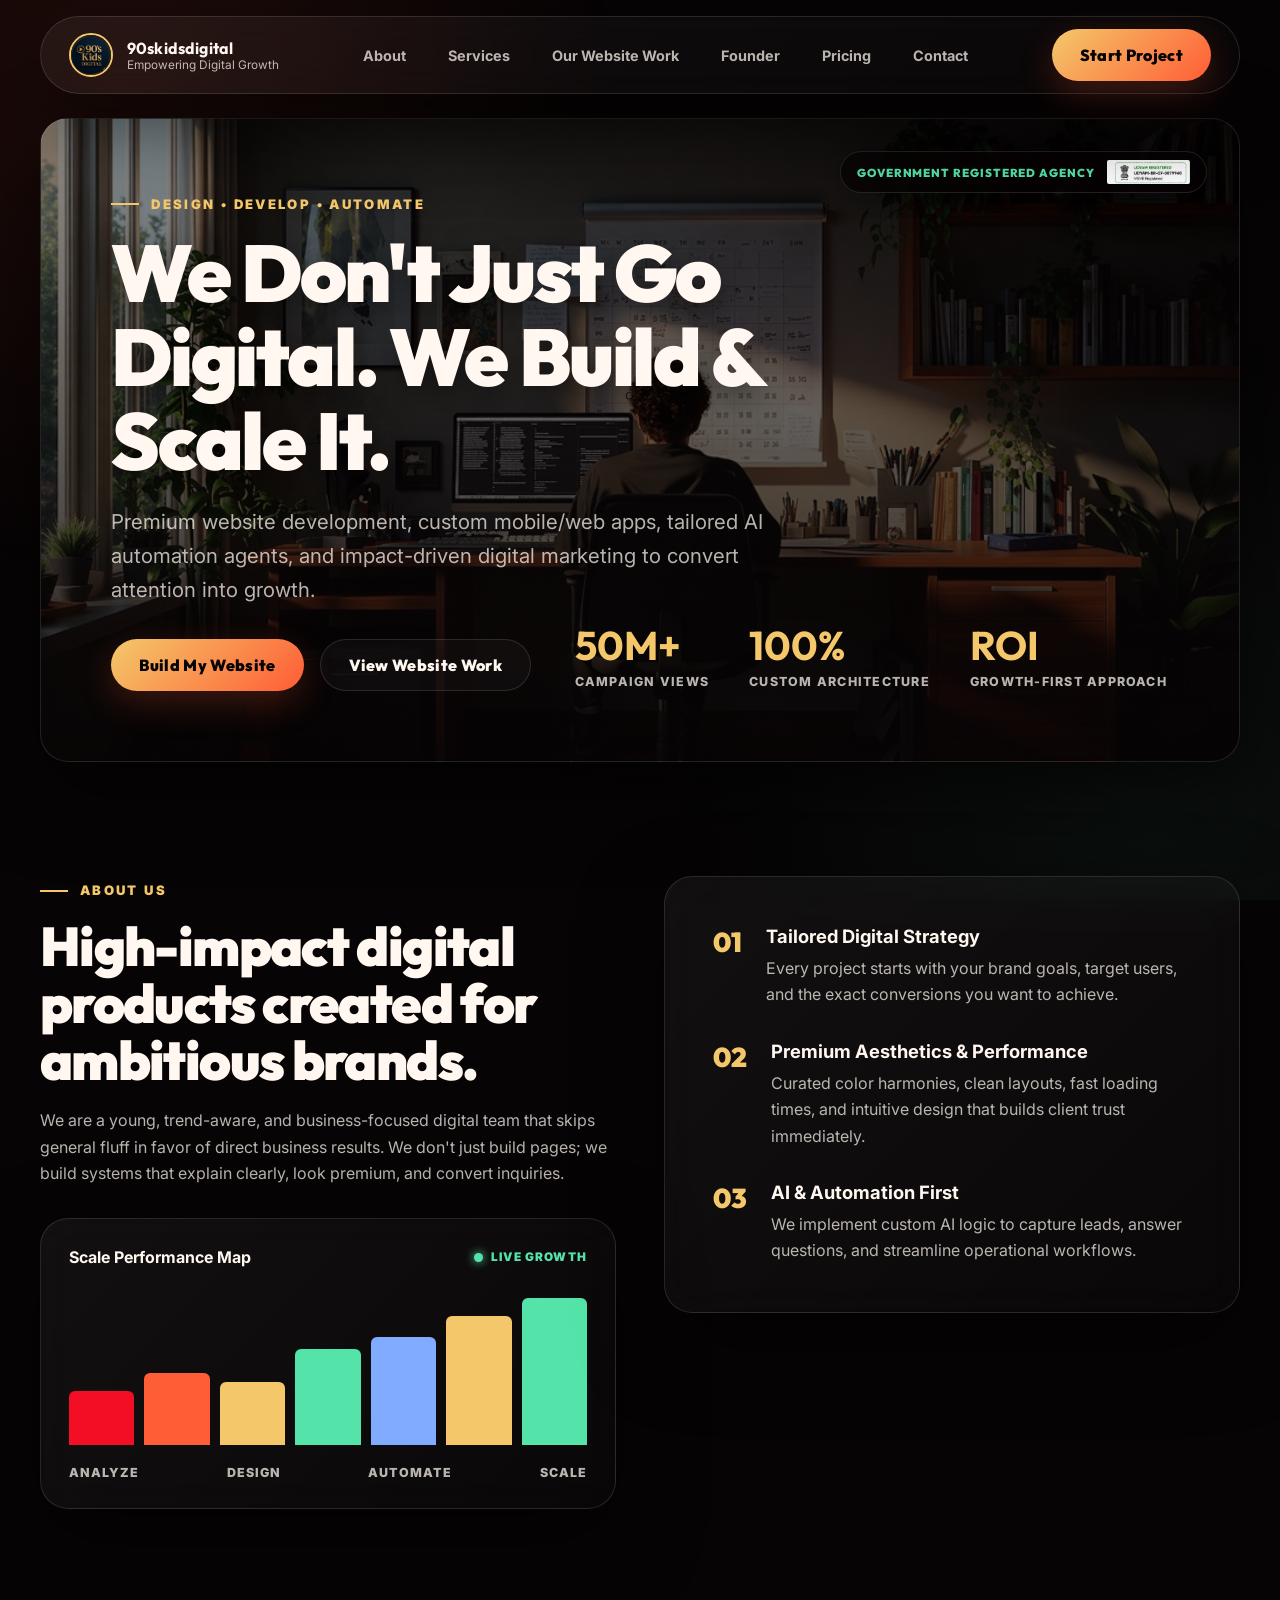
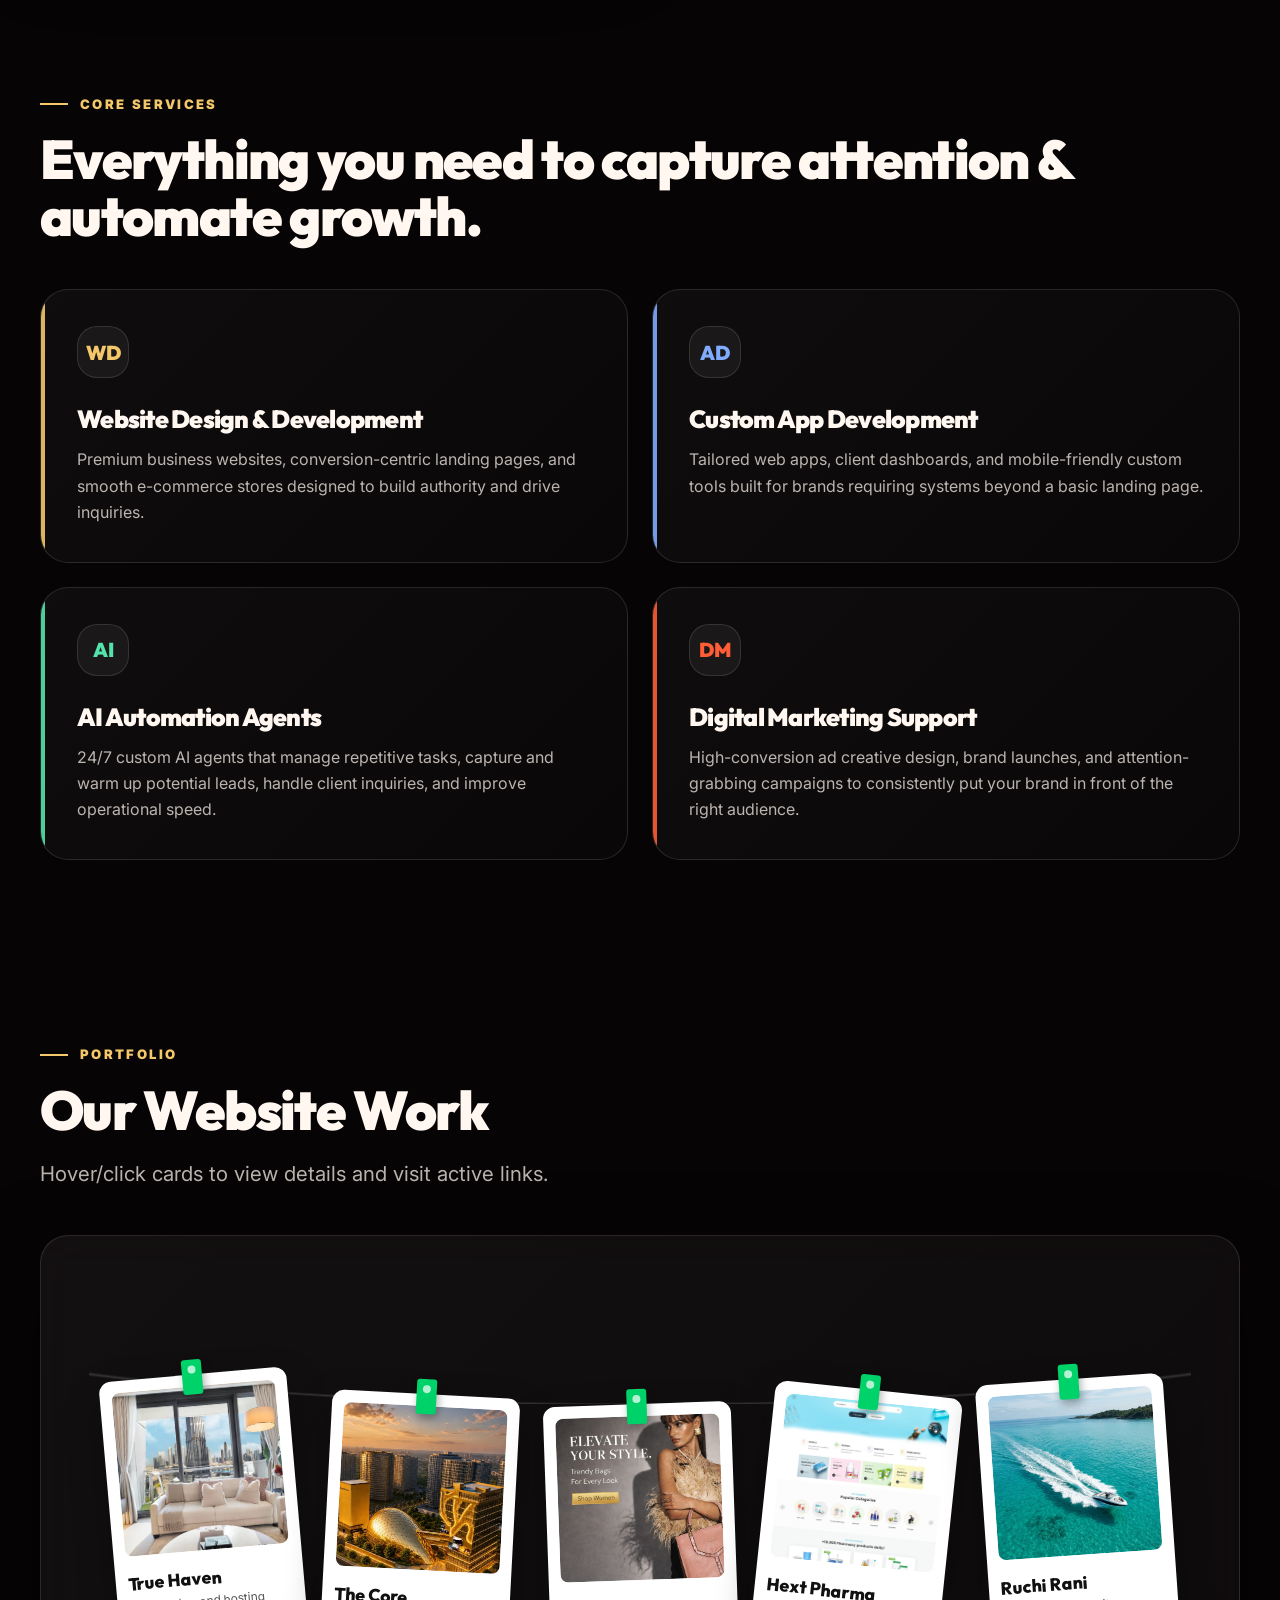
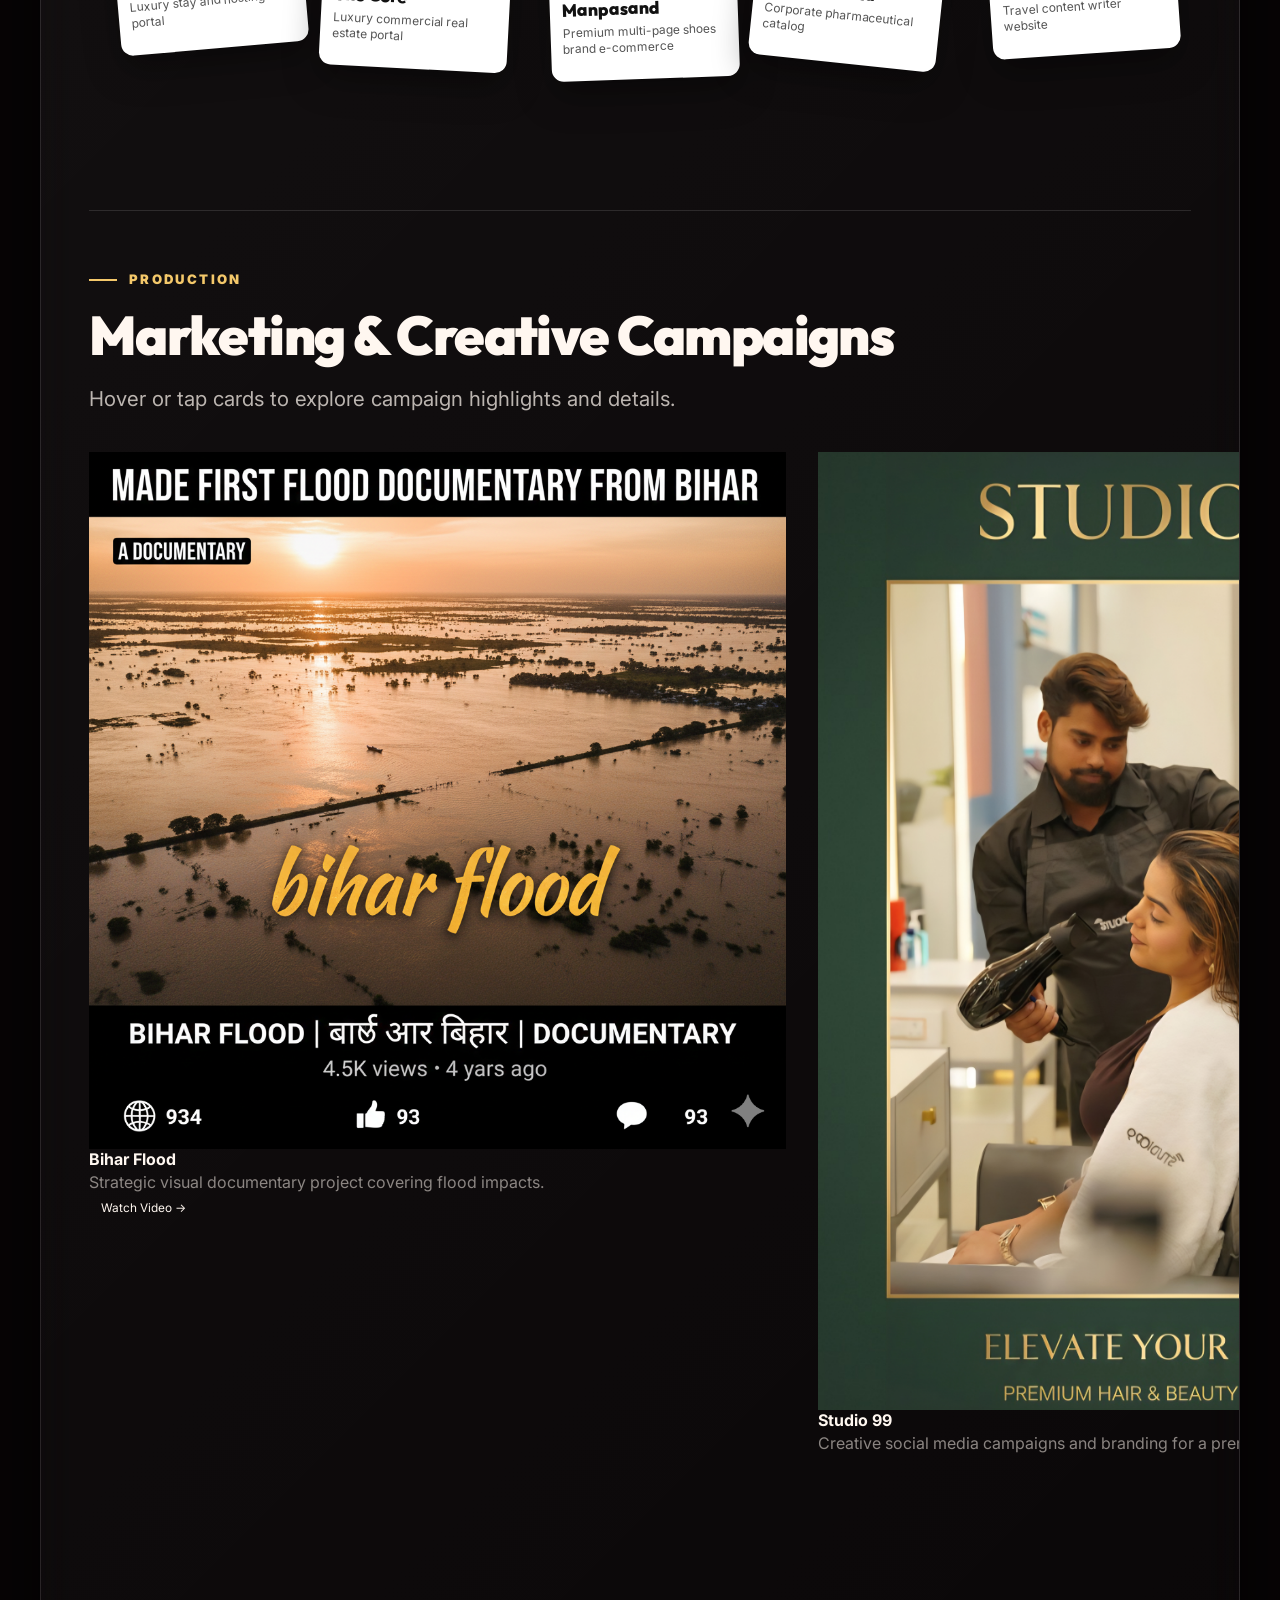
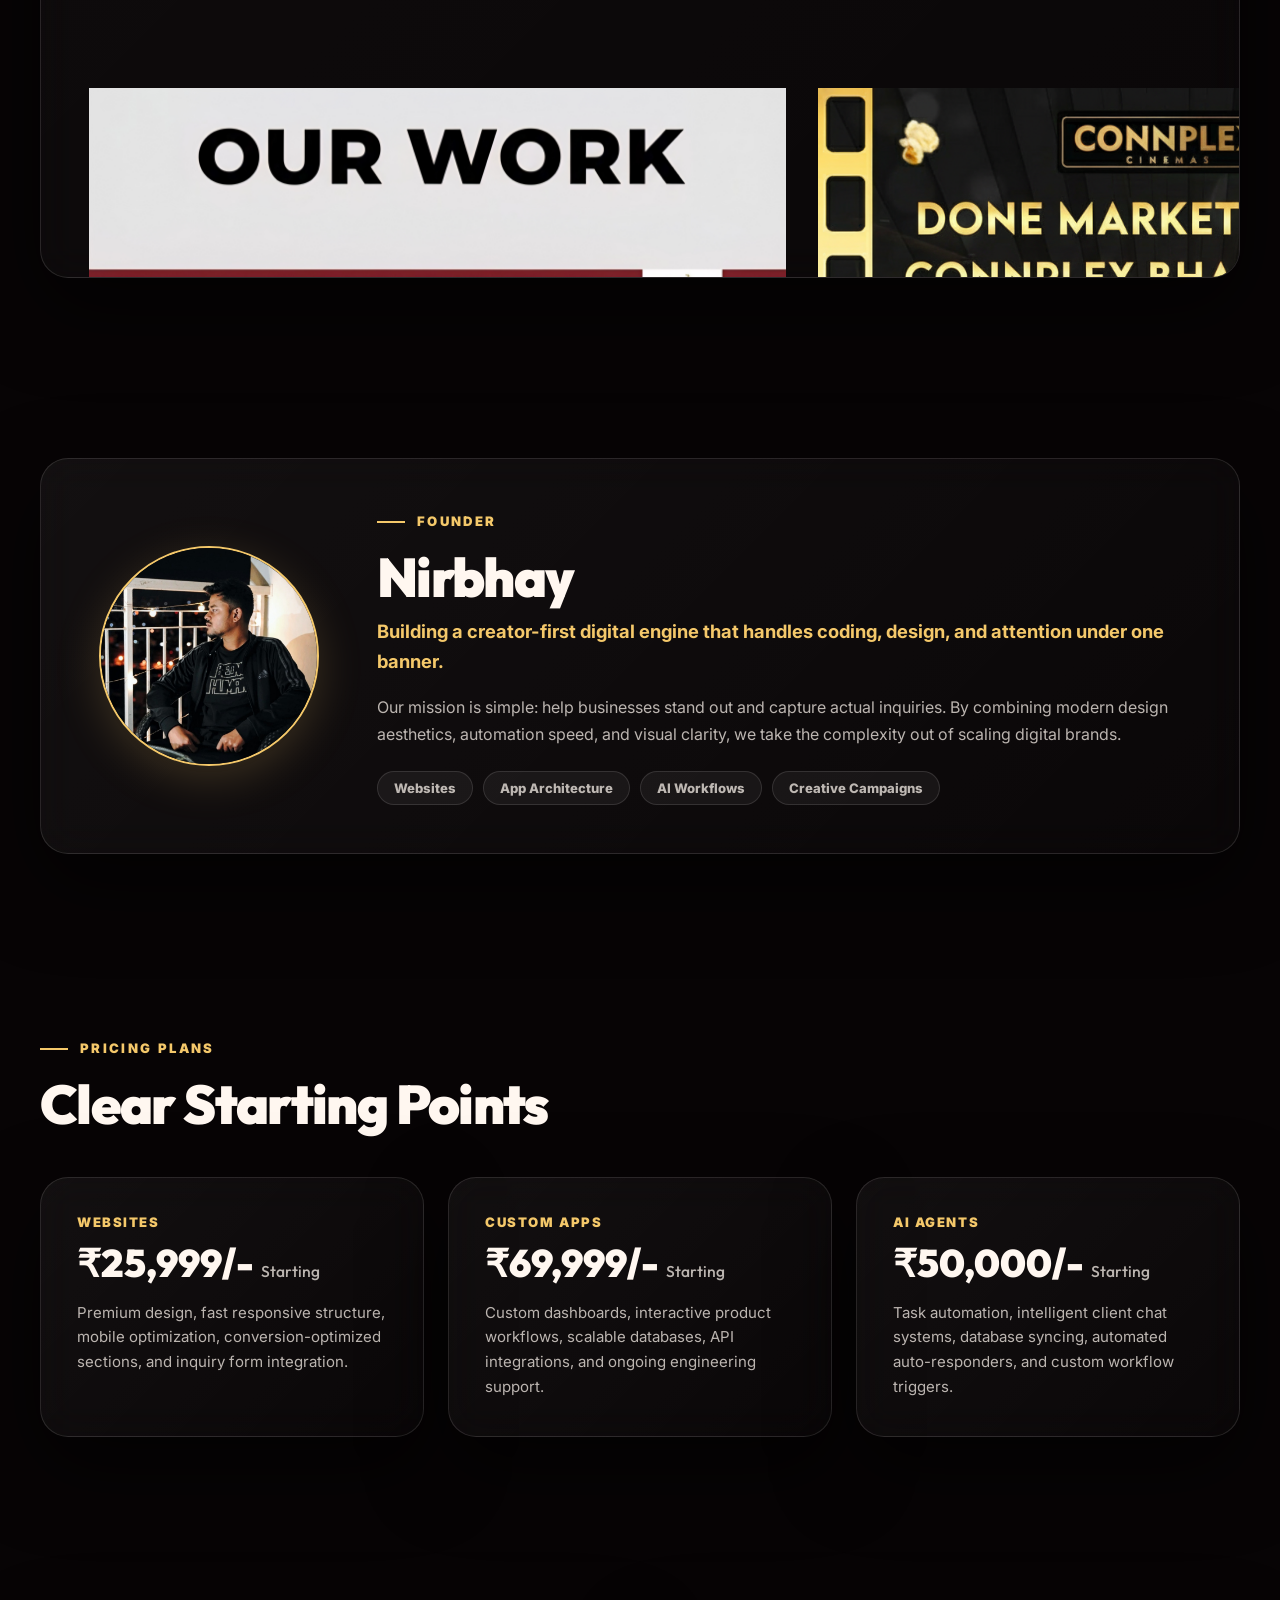
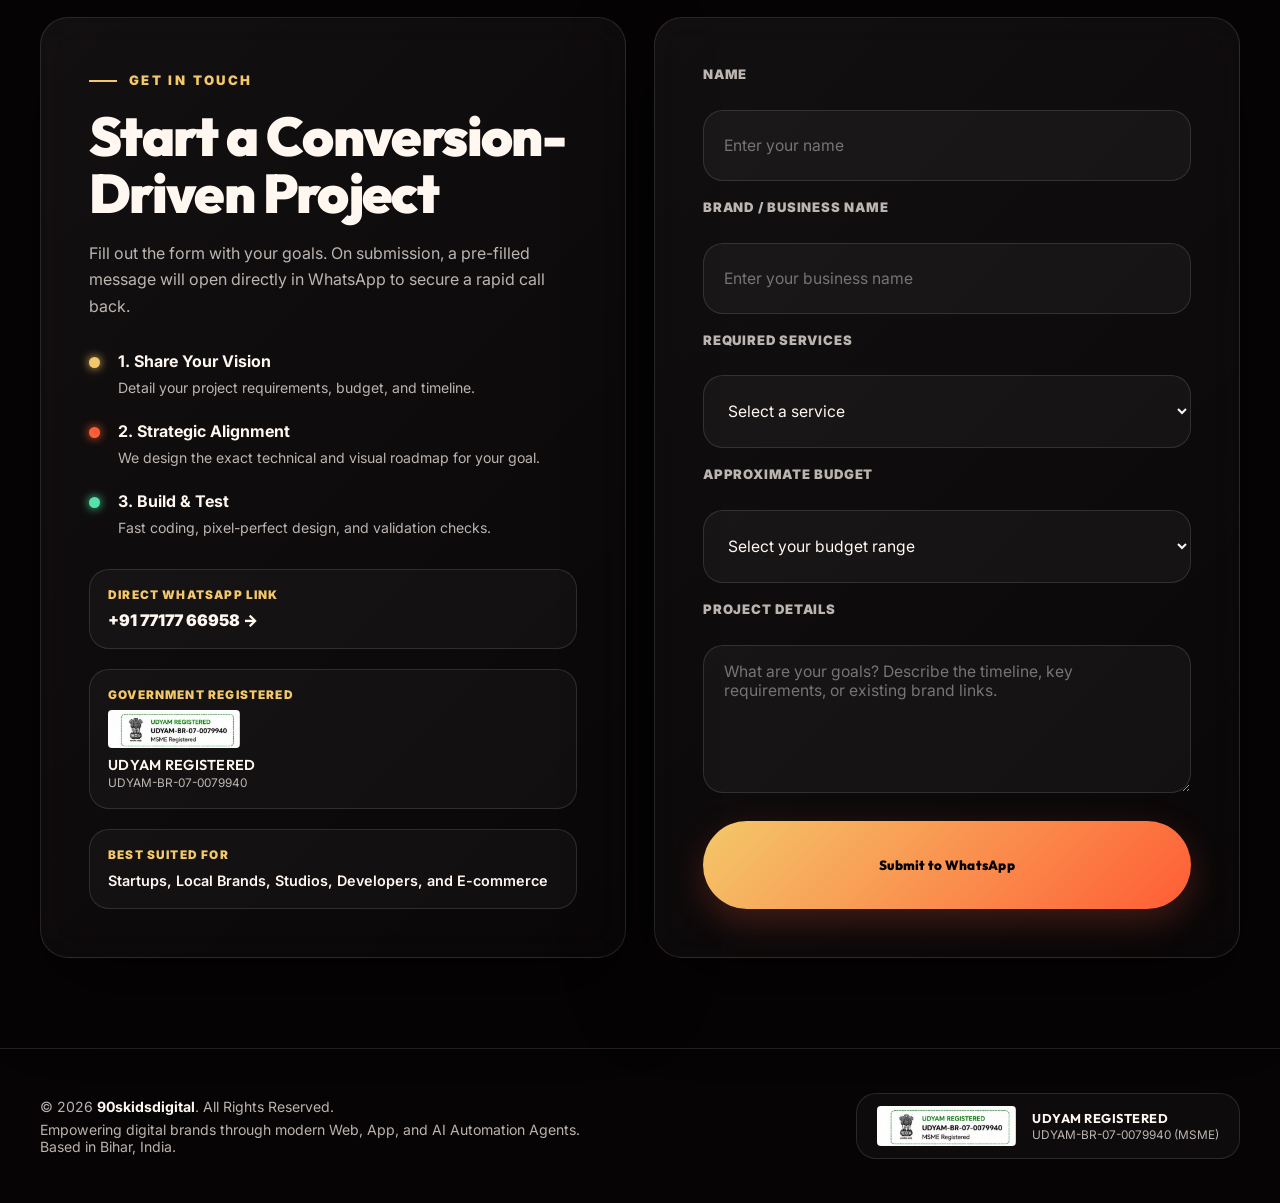
==== commit 4e734b3a: "Redesign website work section to polaroid UI and add True Haven" ====
--- a/index.html
+++ b/index.html
@@ -247,88 +247,70 @@
           <p class="lead">Hover/click cards to view details and visit active links.</p>
         </div>
         <div class="works-container glass">
-          <!-- Website Movie Slider -->
-          <div class="movie-slider-container">
-            <div class="movie-glow-backdrop"></div>
-            
-            <div class="movie-cards-track">
-              <!-- Card 0: Hall Mark Clubhouse -->
-              <div class="movie-card active" data-slide="0">
-                <img src="./assets/clubhouse.jpg" alt="Hall Mark Clubhouse website mockup" />
-                <div class="card-content">
-                  <h4>Hall Mark Clubhouse</h4>
-                  <p class="card-desc">Luxury architectural experience & residential clubhouse web portal.</p>
-                  <a href="https://clubhouse-bay.vercel.app/" target="_blank" rel="noopener" class="card-visit-btn">Visit Website &rarr;</a>
-                </div>
-              </div>
-
-              <!-- Card 1: Rack n Roast -->
-              <div class="movie-card" data-slide="1">
-                <img src="./assets/racknroast.jpg" alt="Rack n Roast website mockup" />
-                <div class="card-content">
-                  <h4>Rack n Roast</h4>
-                  <p class="card-desc">Rooftop kitchen, cafe, restaurant & gaming zone portal.</p>
-                  <a href="https://racknroast.vercel.app/" target="_blank" rel="noopener" class="card-visit-btn">Visit Website &rarr;</a>
-                </div>
-              </div>
-
-              <!-- Card 2: ABC Trek -->
-              <div class="movie-card" data-slide="2">
-                <img src="./assets/abctrek.jpg" alt="ABC Trek website mockup" />
-                <div class="card-content">
-                  <h4>ABC Trek</h4>
-                  <p class="card-desc">Annapurna Base Camp Himalayan adventure & expedition booking.</p>
-                  <a href="https://abc-trek-coral.vercel.app/#" target="_blank" rel="noopener" class="card-visit-btn">Visit Website &rarr;</a>
-                </div>
-              </div>
-
-              <!-- Card 3: The Core -->
-              <div class="movie-card" data-slide="3">
-                <img src="./assets/thecoreultrawide.png" alt="thecoreultrawide.com website mockup" />
-                <div class="card-content">
+          <!-- Website Polaroid Gallery -->
+          <div class="polaroid-gallery">
+            <div class="polaroid-gallery-inner">
+              
+              <!-- Card 1: True Haven -->
+              <a href="https://truehavenstay.com/" target="_blank" rel="noopener" class="polaroid-card">
+                <div class="polaroid-pin"></div>
+                <div class="polaroid-img-wrapper">
+                  <img src="./assets/truehaven.jpg" alt="truehavenstay.com" />
+                </div>
+                <div class="polaroid-text">
+                  <h4>True Haven</h4>
+                  <p>Luxury stay and hosting portal</p>
+                </div>
+              </a>
+
+              <!-- Card 2: The Core -->
+              <a href="https://www.thecoreultrawide.com/" target="_blank" rel="noopener" class="polaroid-card">
+                <div class="polaroid-pin"></div>
+                <div class="polaroid-img-wrapper">
+                  <img src="./assets/thecoreultrawide.png" alt="thecoreultrawide.com" />
+                </div>
+                <div class="polaroid-text">
                   <h4>The Core</h4>
-                  <p class="card-desc">Luxury commercial real estate portal direction.</p>
-                  <a href="https://www.thecoreultrawide.com/" target="_blank" rel="noopener" class="card-visit-btn">Visit Website &rarr;</a>
-                </div>
-              </div>
-              
-              <!-- Card 4: Manpasand -->
-              <div class="movie-card" data-slide="4">
-                <img src="./assets/manpasandshoes.png" alt="manpasandshoes.com website mockup" />
-                <div class="card-content">
+                  <p>Luxury commercial real estate portal</p>
+                </div>
+              </a>
+
+              <!-- Card 3: Manpasand -->
+              <a href="https://manpasandshoes.com/" target="_blank" rel="noopener" class="polaroid-card">
+                <div class="polaroid-pin"></div>
+                <div class="polaroid-img-wrapper">
+                  <img src="./assets/manpasandshoes.png" alt="manpasandshoes.com" />
+                </div>
+                <div class="polaroid-text">
                   <h4>Manpasand</h4>
-                  <p class="card-desc">Premium multi-page shoes brand e-commerce storefront.</p>
-                  <a href="https://manpasandshoes.com/" target="_blank" rel="noopener" class="card-visit-btn">Visit Website &rarr;</a>
-                </div>
-              </div>
-              
-              <!-- Card 5: Hext Pharma -->
-              <div class="movie-card" data-slide="5">
-                <img src="./assets/hextpharma.png" alt="hextpharma.com website mockup" />
-                <div class="card-content">
+                  <p>Premium multi-page shoes brand e-commerce</p>
+                </div>
+              </a>
+
+              <!-- Card 4: Hext Pharma -->
+              <a href="https://hextpharma.com/" target="_blank" rel="noopener" class="polaroid-card">
+                <div class="polaroid-pin"></div>
+                <div class="polaroid-img-wrapper">
+                  <img src="./assets/hextpharma.png" alt="hextpharma.com" />
+                </div>
+                <div class="polaroid-text">
                   <h4>Hext Pharma</h4>
-                  <p class="card-desc">Corporate pharmaceutical catalog and medical portal.</p>
-                  <a href="https://hextpharma.com/" target="_blank" rel="noopener" class="card-visit-btn">Visit Website &rarr;</a>
-                </div>
-              </div>
-              
-              <!-- Card 6: Ruchi Rani -->
-              <div class="movie-card" data-slide="6">
-                <img src="./assets/ruchirani.png" alt="ruchirani.com website mockup" />
-                <div class="card-content">
+                  <p>Corporate pharmaceutical catalog</p>
+                </div>
+              </a>
+
+              <!-- Card 5: Ruchi Rani -->
+              <a href="https://ruchirani.com/" target="_blank" rel="noopener" class="polaroid-card">
+                <div class="polaroid-pin"></div>
+                <div class="polaroid-img-wrapper">
+                  <img src="./assets/ruchirani.png" alt="ruchirani.com" />
+                </div>
+                <div class="polaroid-text">
                   <h4>Ruchi Rani</h4>
-                  <p class="card-desc">Travel content writer website.</p>
-                  <a href="https://ruchirani.com/" target="_blank" rel="noopener" class="card-visit-btn">Visit Website &rarr;</a>
-                </div>
-              </div>
-            </div>
-
-            <!-- Controls Overlay -->
-            <div class="movie-controls">
-              <div class="movie-arrows">
-                <button class="arrow-btn prev-btn-movie" aria-label="Previous Slide">&larr;</button>
-                <button class="arrow-btn next-btn-movie" aria-label="Next Slide">&rarr;</button>
-              </div>
+                  <p>Travel content writer website</p>
+                </div>
+              </a>
+
             </div>
           </div>
 
@@ -432,17 +414,17 @@
         <div class="pricing-grid">
           <article class="price-card glass">
             <span class="price-label">Websites</span>
-            <div class="price-amount">₹45,000/- <small>Starting</small></div>
+            <div class="price-amount">₹25,999/- <small>Starting</small></div>
             <p>Premium design, fast responsive structure, mobile optimization, conversion-optimized sections, and inquiry form integration.</p>
           </article>
           <article class="price-card glass">
             <span class="price-label">Custom Apps</span>
-            <div class="price-amount">₹1,20,000/- <small>Starting</small></div>
+            <div class="price-amount">₹69,999/- <small>Starting</small></div>
             <p>Custom dashboards, interactive product workflows, scalable databases, API integrations, and ongoing engineering support.</p>
           </article>
           <article class="price-card glass">
             <span class="price-label">AI Agents</span>
-            <div class="price-amount">₹60,000/- <small>Starting</small></div>
+            <div class="price-amount">₹50,000/- <small>Starting</small></div>
             <p>Task automation, intelligent client chat systems, database syncing, automated auto-responders, and custom workflow triggers.</p>
           </article>
         </div>
@@ -526,10 +508,10 @@
             <label for="budget">Approximate Budget</label>
             <select id="budget" name="budget" required>
               <option value="">Select your budget range</option>
-              <option>Under ₹45,000</option>
-              <option>₹45,000 - ₹60,000</option>
-              <option>₹60,000 - ₹1,20,000</option>
-              <option>₹1,20,000+</option>
+              <option>Under ₹25,000</option>
+              <option>₹25,000 - ₹50,000</option>
+              <option>₹50,000 - ₹1,00,000</option>
+              <option>₹1,00,000+</option>
               <option>Need advice</option>
             </select>
           </div>
--- a/index.css
+++ b/index.css
@@ -591,225 +591,7 @@
   overflow: hidden;
 }
 
-.movie-slider-container {
-  position: relative;
-  width: 100%;
-  height: 600px; /* Taller height to fit larger active card */
-  display: flex;
-  flex-direction: column;
-  justify-content: center;
-  align-items: center;
-  background-color: rgba(7, 4, 5, 0.4);
-  border-radius: var(--radius-sm);
-  border: 1px solid var(--line);
-  overflow: hidden;
-  padding: 24px;
-}
-
-/* Ambient Radial Glow Backdrop behind the active card */
-.movie-glow-backdrop {
-  position: absolute;
-  width: 380px;
-  height: 380px;
-  border-radius: 50%;
-  background: radial-gradient(circle, rgba(242, 15, 37, 0.45) 0%, rgba(255, 93, 53, 0.1) 50%, transparent 100%);
-  filter: blur(60px);
-  z-index: 1;
-  pointer-events: none;
-  transition: transform 600ms cubic-bezier(0.25, 0.46, 0.45, 0.94);
-  transform: translate(0, -30px);
-}
-
-.movie-cards-track {
-  display: flex;
-  align-items: center;
-  justify-content: flex-start;
-  gap: 28px;
-  width: max-content;
-  height: 510px; /* Taller height to fit larger active card */
-  z-index: 2;
-  position: relative;
-  transition: transform 500ms cubic-bezier(0.25, 0.46, 0.45, 0.94);
-}
-
-/* Base style for both top slider cards and bottom grid cards */
-.movie-card, .marketing-movie-card {
-  position: relative;
-  border-radius: 20px;
-  overflow: hidden;
-  border: 1px solid rgba(255, 255, 255, 0.12);
-  background: var(--card-strong);
-  box-shadow: 0 15px 40px rgba(0, 0, 0, 0.6);
-  cursor: pointer;
-  display: flex;
-  flex-direction: column;
-  transition: all 450ms cubic-bezier(0.25, 0.46, 0.45, 0.94);
-}
-
-.movie-card img, .marketing-movie-card img {
-  width: 100%;
-  height: 100%;
-  object-fit: cover;
-  object-position: top center; /* Top-centered position so website headers and hero visuals display perfectly */
-  transition: transform 500ms ease, filter 500ms ease; /* Include filter transition for smooth blur */
-  z-index: 1;
-}
-
-/* Bottom content inside cards */
-.card-content {
-  position: absolute;
-  inset: 0;
-  background: linear-gradient(to top, rgba(7, 4, 5, 0.9) 0%, rgba(7, 4, 5, 0.5) 40%, transparent 100%);
-  display: flex;
-  flex-direction: column;
-  justify-content: flex-end;
-  padding: 20px;
-  z-index: 2;
-  transition: padding 350ms ease, opacity 350ms ease;
-}
-
-.card-content h4 {
-  font-family: var(--font-title);
-  font-size: 1.1rem;
-  font-weight: 850;
-  color: var(--ink);
-  margin-bottom: 0px;
-  text-shadow: 0 2px 4px rgba(0,0,0,0.6);
-  letter-spacing: 0.02em;
-}
-
-.card-desc {
-  font-size: 0.8rem;
-  color: var(--muted);
-  line-height: 1.5;
-  max-height: 0;
-  opacity: 0;
-  overflow: hidden;
-  transform: translateY(6px);
-  transition: max-height 350ms cubic-bezier(0.25, 0.46, 0.45, 0.94),
-              opacity 350ms ease,
-              transform 350ms cubic-bezier(0.25, 0.46, 0.45, 0.94),
-              margin-top 350ms ease;
-  margin-top: 0;
-}
-
-.movie-card.active .card-desc,
-.marketing-movie-card:hover .card-desc {
-  max-height: 80px;
-  opacity: 0.85;
-  transform: translateY(0);
-  margin-top: 6px;
-}
-
-.card-visit-btn {
-  font-family: var(--font-title);
-  font-size: 0.72rem;
-  font-weight: 900;
-  color: #070405;
-  background: var(--gold);
-  padding: 6px 14px;
-  border-radius: 999px;
-  align-self: flex-start;
-  opacity: 0;
-  transform: translateY(8px);
-  pointer-events: none;
-  transition: opacity 350ms ease, transform 350ms ease, background 180ms ease;
-  box-shadow: 0 4px 10px rgba(244, 200, 106, 0.2);
-  text-transform: uppercase;
-  letter-spacing: 0.02em;
-  margin-top: 8px;
-}
-
-.card-visit-btn:hover {
-  background: #fff;
-  color: #070405;
-}
-
-/* Slider Specific Card Scaling (Desktop) */
-.movie-card {
-  flex: 0 0 180px;
-  width: 180px;
-  height: 270px; /* Exact 2:3 aspect ratio */
-  opacity: 0.55;
-  filter: grayscale(20%) brightness(0.8);
-  transform: scale(0.9);
-}
-
-.movie-card:hover {
-  opacity: 0.8;
-  filter: brightness(0.95);
-  transform: scale(0.93) translateY(-4px);
-}
-
-.movie-card.active {
-  flex: 0 0 320px;
-  width: 320px;
-  height: 480px; /* Larger exact 2:3 aspect ratio */
-  opacity: 1;
-  filter: none;
-  transform: scale(1.05) translateY(-6px);
-  border-color: rgba(242, 15, 37, 0.4);
-  box-shadow: 
-    0 25px 55px rgba(0, 0, 0, 0.8),
-    0 0 30px rgba(242, 15, 37, 0.22);
-}
-
-.movie-card.active .card-visit-btn {
-  opacity: 1;
-  transform: translateY(0);
-  pointer-events: auto;
-  transition-delay: 80ms;
-}
-
-/* Slider Controls */
-.movie-controls {
-  margin-top: 24px;
-  display: flex;
-  align-items: center;
-  gap: 24px;
-  z-index: 3;
-}
-
-.slider-progress-bar {
-  width: 100px;
-  height: 2px;
-  background: rgba(255, 255, 255, 0.1);
-  border-radius: 99px;
-  overflow: hidden;
-}
-
-.progress-fill {
-  width: 0%;
-  height: 100%;
-  background: var(--gold);
-  transition: width 0s linear;
-}
-
-.movie-arrows {
-  display: flex;
-  gap: 8px;
-}
-
-.arrow-btn {
-  width: 36px;
-  height: 36px;
-  border-radius: 50%;
-  background: rgba(255, 255, 255, 0.04);
-  border: 1px solid var(--line);
-  color: var(--ink);
-  font-size: 0.85rem;
-  cursor: pointer;
-  display: flex;
-  align-items: center;
-  justify-content: center;
-  transition: all 180ms ease;
-}
-
-.arrow-btn:hover {
-  background: rgba(255, 255, 255, 0.1);
-  border-color: var(--gold);
-  color: var(--gold);
-}
+
 
 /* Marketing Campaign Grid (Movie style!) */
 .marketing-section-header {
@@ -871,38 +653,7 @@
 }
 
 @media (max-width: 768px) {
-  .movie-slider-container {
-    height: 500px;
-    padding: 16px;
-  }
-
-  .movie-cards-track {
-    gap: 16px;
-    height: 390px;
-    overflow-x: auto;
-    justify-content: flex-start;
-    padding: 0 calc(50% - 120px);
-    scroll-padding: 0 calc(50% - 120px);
-    -webkit-overflow-scrolling: touch;
-  }
-
-  .movie-card {
-    flex: 0 0 140px;
-    width: 140px;
-    height: 210px; /* Exact 2:3 ratio */
-  }
-
-  .movie-card.active {
-    flex: 0 0 240px;
-    width: 240px;
-    height: 360px; /* Larger active card on mobile */
-  }
-
-  .movie-glow-backdrop {
-    width: 250px;
-    height: 250px;
-    filter: blur(40px);
-  }
+
 
   .marketing-movie-grid {
     grid-template-columns: 1fr;
@@ -1598,3 +1349,133 @@
     gap: 12px;
   }
 }
+
+/* --- POLAROID GALLERY CSS --- */
+.polaroid-gallery {
+  position: relative;
+  width: 100%;
+  padding: 80px 0 100px 0;
+  display: flex;
+  justify-content: center;
+  overflow: visible;
+  /* background string */
+  background-image: radial-gradient(ellipse at 50% 0%, transparent 70%, rgba(255,255,255,0.15) 71%, transparent 72%);
+  background-size: 150% 120px;
+  background-position: top center;
+  background-repeat: no-repeat;
+}
+
+.polaroid-gallery-inner {
+  display: flex;
+  justify-content: center;
+  gap: 20px;
+  width: 100%;
+  max-width: 1200px;
+  padding: 0 20px;
+  position: relative;
+  flex-wrap: wrap;
+}
+
+@media (min-width: 992px) {
+  .polaroid-gallery-inner {
+    flex-wrap: nowrap;
+    gap: 30px;
+  }
+}
+
+.polaroid-card {
+  position: relative;
+  background-color: #ffffff;
+  padding: 12px 12px 24px 12px;
+  border-radius: 12px;
+  box-shadow: 0 15px 35px rgba(0,0,0,0.4);
+  width: calc(50% - 20px);
+  max-width: 220px;
+  transition: transform 0.4s cubic-bezier(0.175, 0.885, 0.32, 1.275), box-shadow 0.4s ease;
+  cursor: pointer;
+  text-decoration: none;
+  display: flex;
+  flex-direction: column;
+}
+
+@media (min-width: 768px) {
+  .polaroid-card {
+    width: 200px;
+  }
+}
+
+.polaroid-card:hover {
+  transform: translateY(-15px) rotate(0deg) scale(1.05) !important;
+  box-shadow: 0 25px 50px rgba(0,0,0,0.6);
+  z-index: 10;
+}
+
+/* Tilted polaroids */
+.polaroid-card:nth-child(1) { transform: rotate(-5deg) translateY(10px); }
+.polaroid-card:nth-child(2) { transform: rotate(3deg) translateY(30px); }
+.polaroid-card:nth-child(3) { transform: rotate(-2deg) translateY(40px); }
+.polaroid-card:nth-child(4) { transform: rotate(6deg) translateY(25px); }
+.polaroid-card:nth-child(5) { transform: rotate(-4deg) translateY(15px); }
+
+/* The Pin */
+.polaroid-pin {
+  position: absolute;
+  top: -15px;
+  left: 50%;
+  margin-left: -10px;
+  width: 20px;
+  height: 35px;
+  background-color: #00d26a; /* Green pin from reference */
+  border-radius: 3px;
+  box-shadow: 2px 5px 8px rgba(0,0,0,0.3);
+  z-index: 2;
+}
+
+.polaroid-pin::after {
+  content: '';
+  position: absolute;
+  top: 6px;
+  left: 50%;
+  transform: translateX(-50%);
+  width: 8px;
+  height: 8px;
+  border-radius: 50%;
+  background-color: rgba(255,255,255,0.7);
+}
+
+/* Image inside polaroid */
+.polaroid-img-wrapper {
+  width: 100%;
+  aspect-ratio: 1 / 1;
+  overflow: hidden;
+  border-radius: 8px;
+  background-color: #222;
+}
+
+.polaroid-img-wrapper img {
+  width: 100%;
+  height: 100%;
+  object-fit: cover;
+}
+
+/* Text area inside polaroid */
+.polaroid-text {
+  margin-top: 16px;
+  text-align: left;
+}
+
+.polaroid-text h4 {
+  font-family: var(--font-title), sans-serif;
+  color: #111;
+  font-size: 1.1rem;
+  font-weight: 800;
+  margin: 0 0 4px 0;
+}
+
+.polaroid-text p {
+  color: #555;
+  font-size: 0.75rem;
+  margin: 0;
+  line-height: 1.3;
+}
+
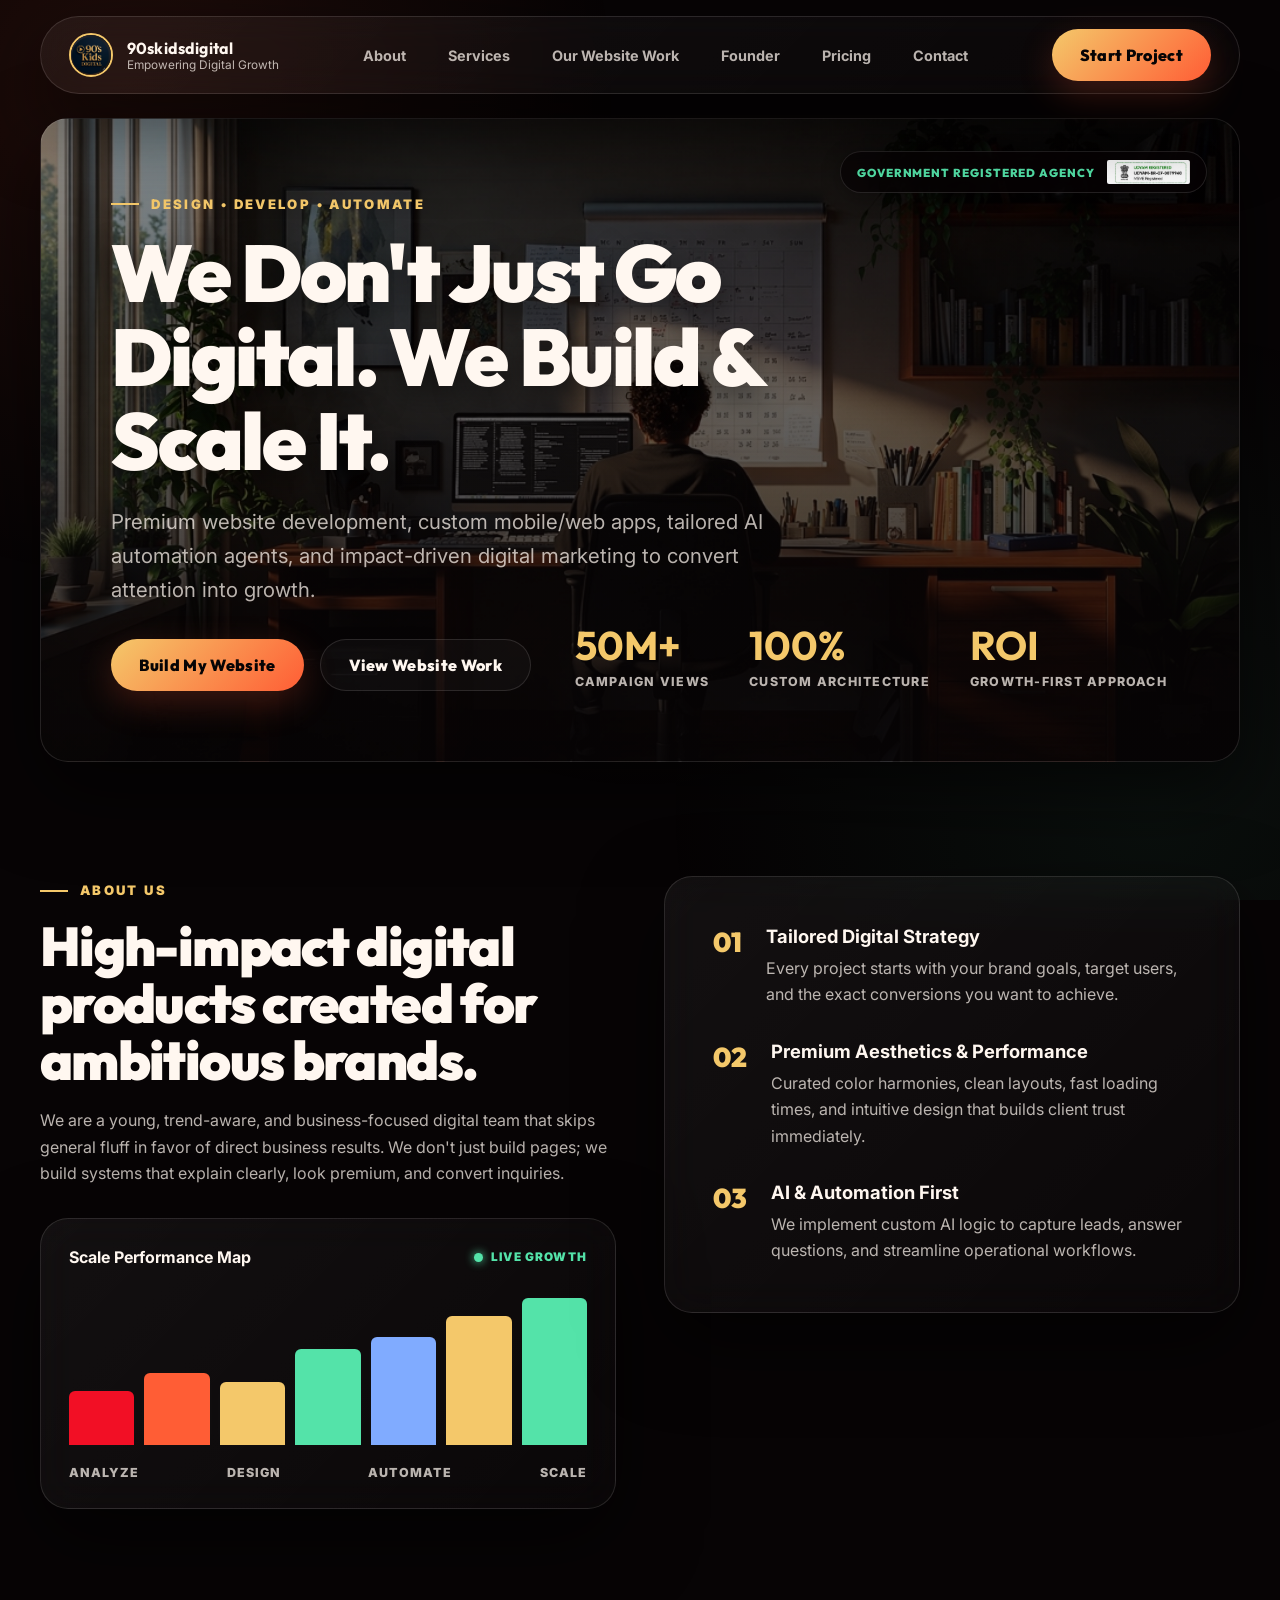
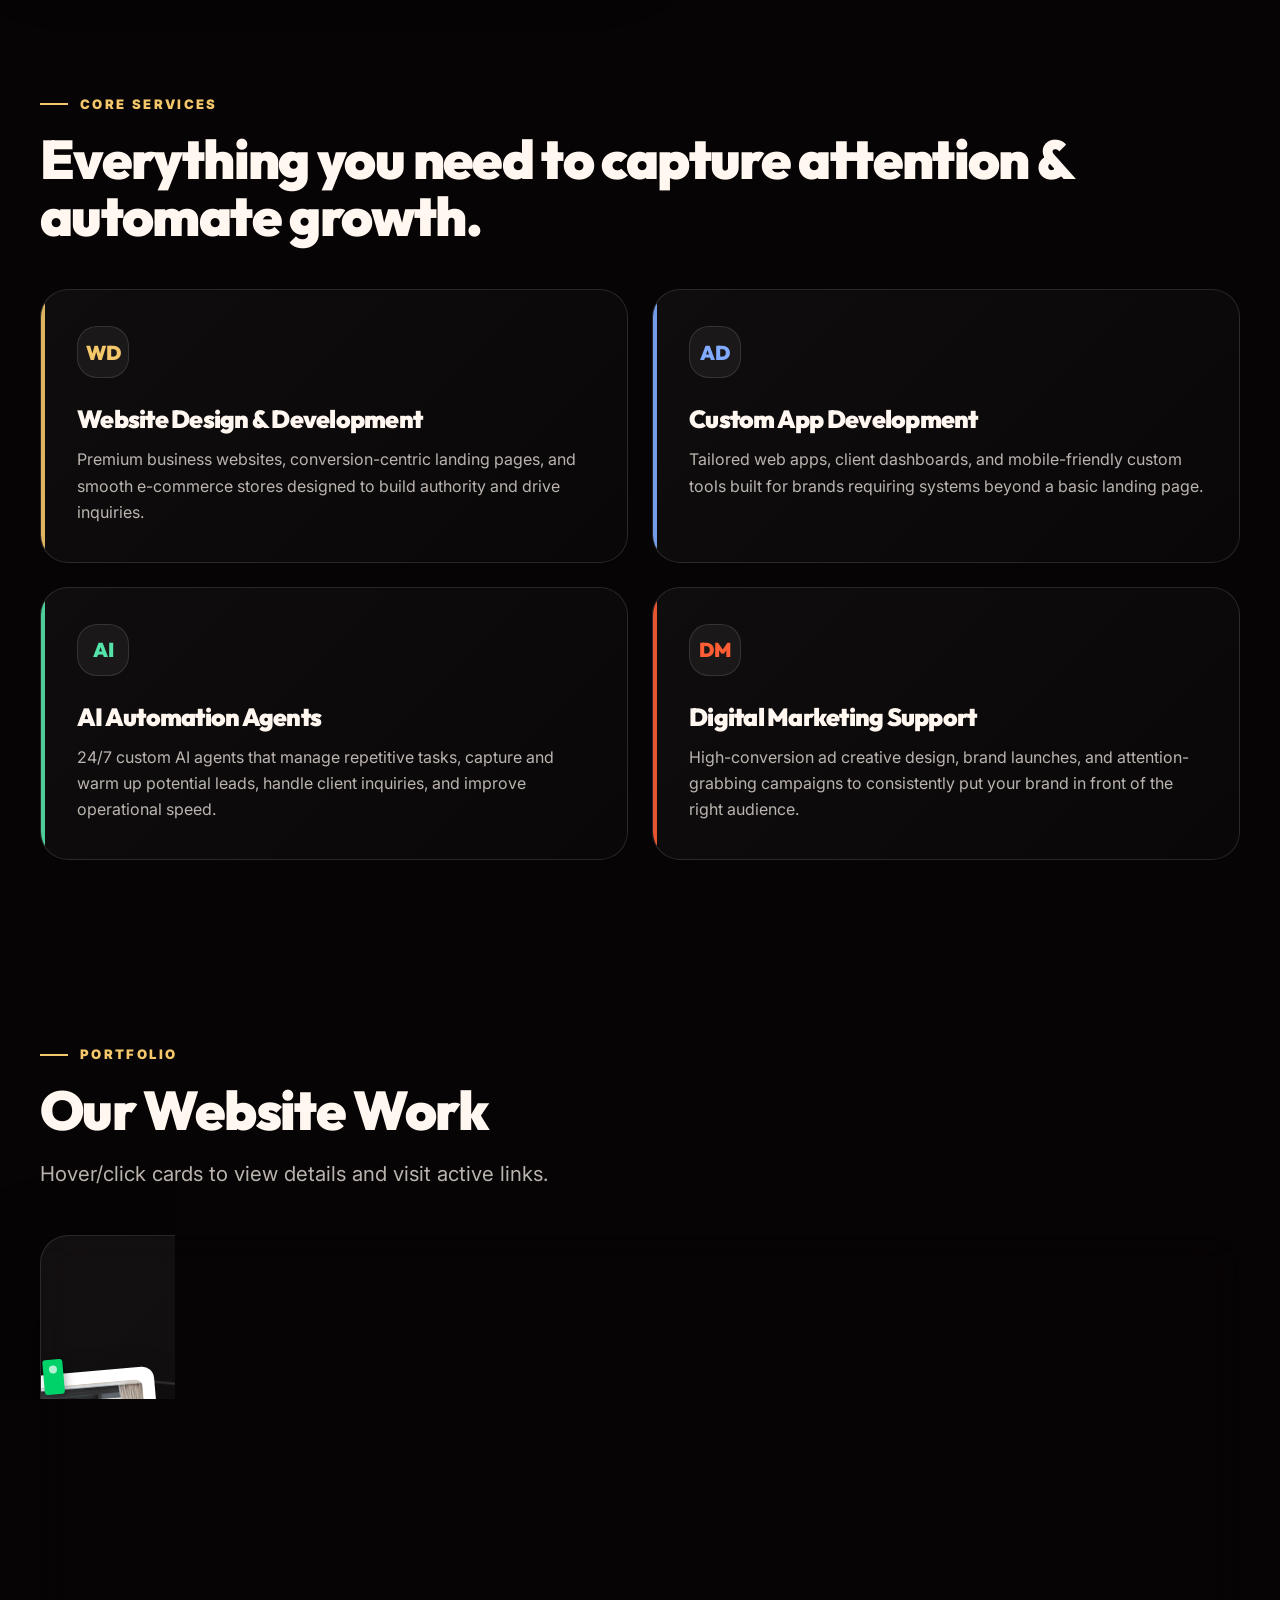
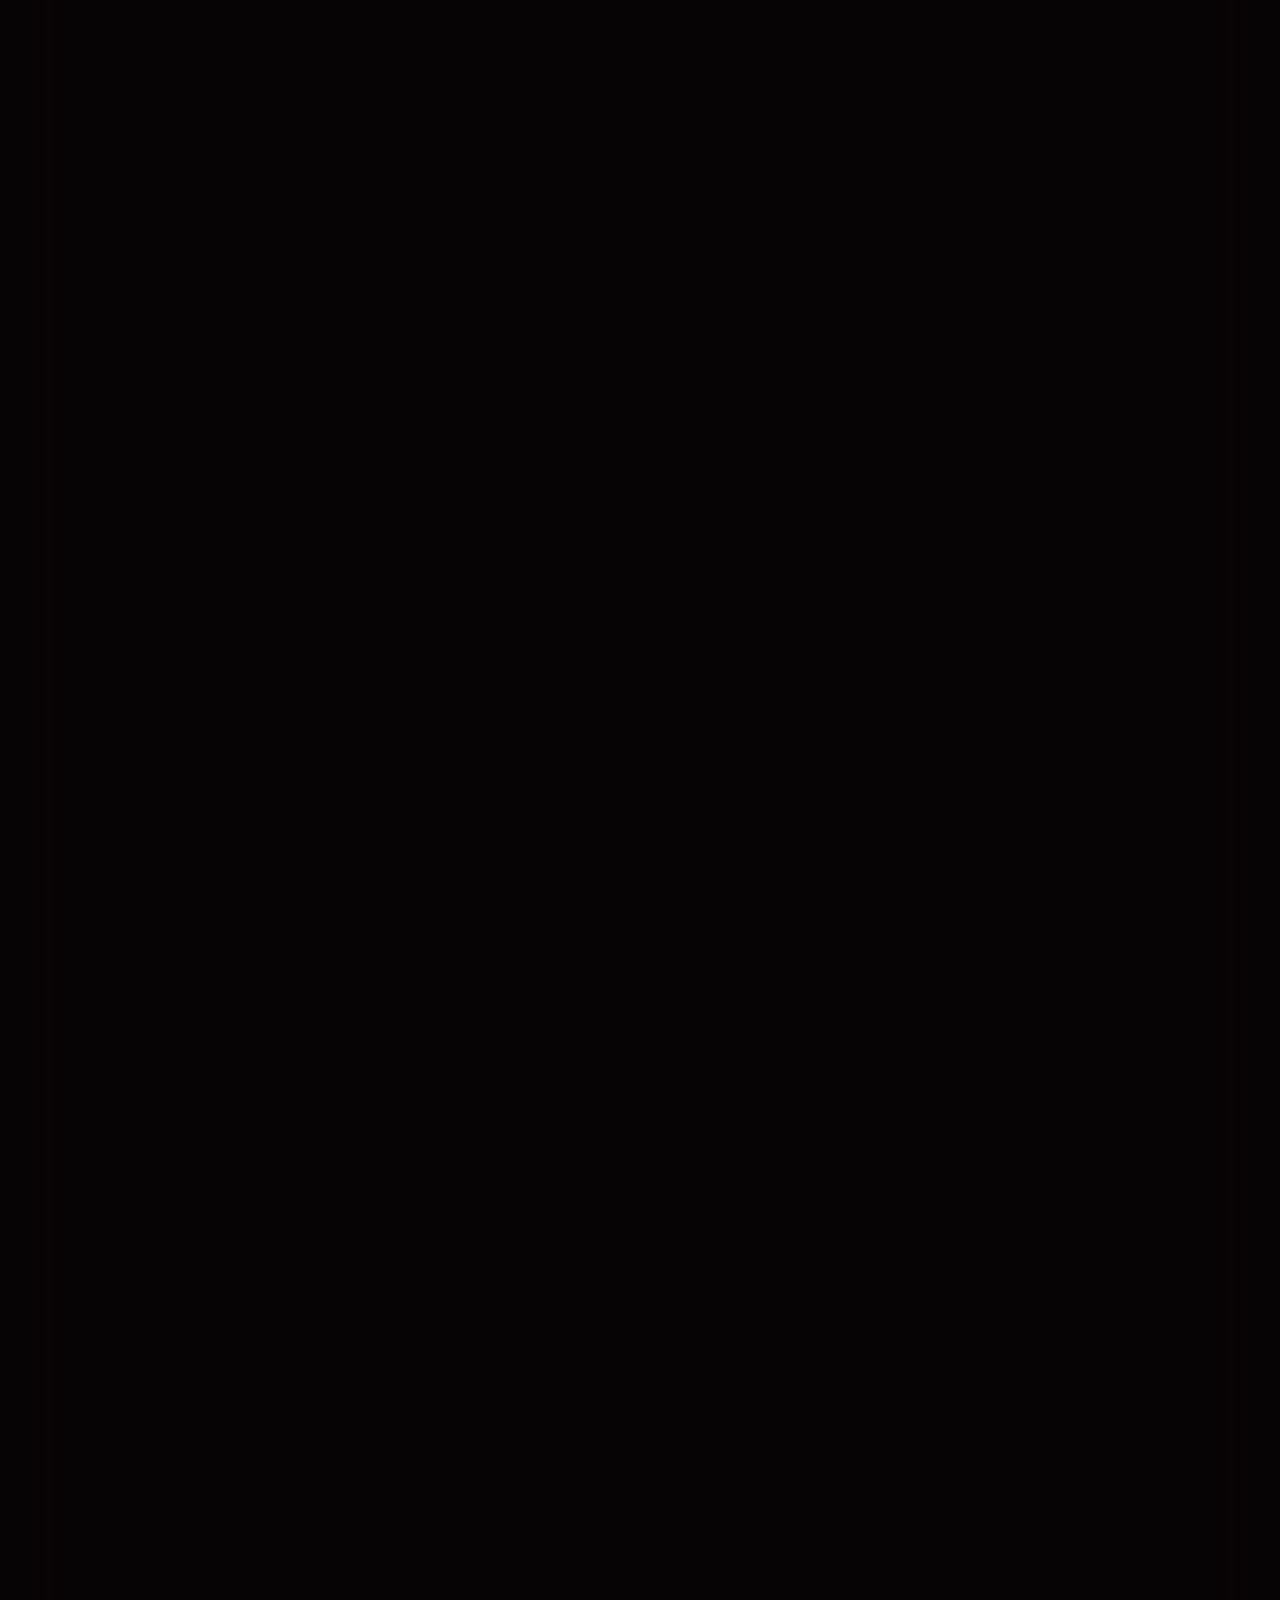
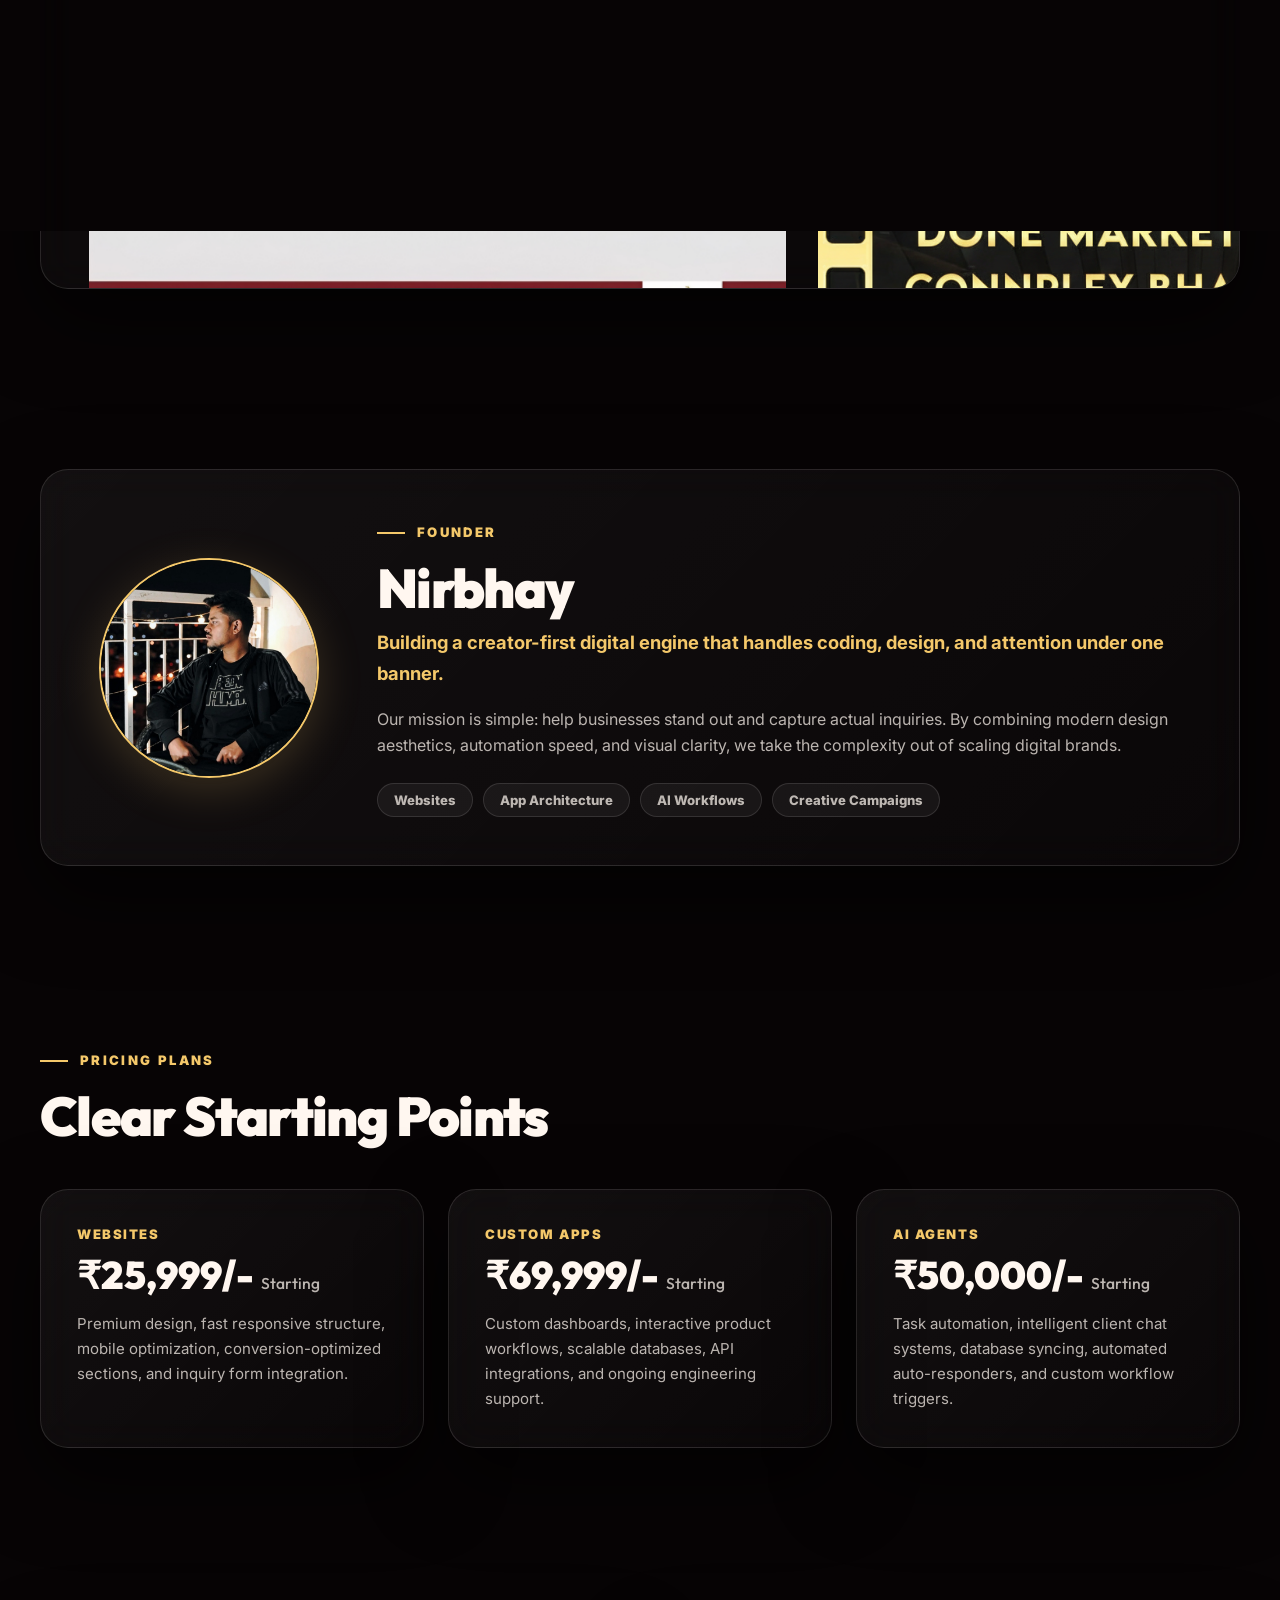
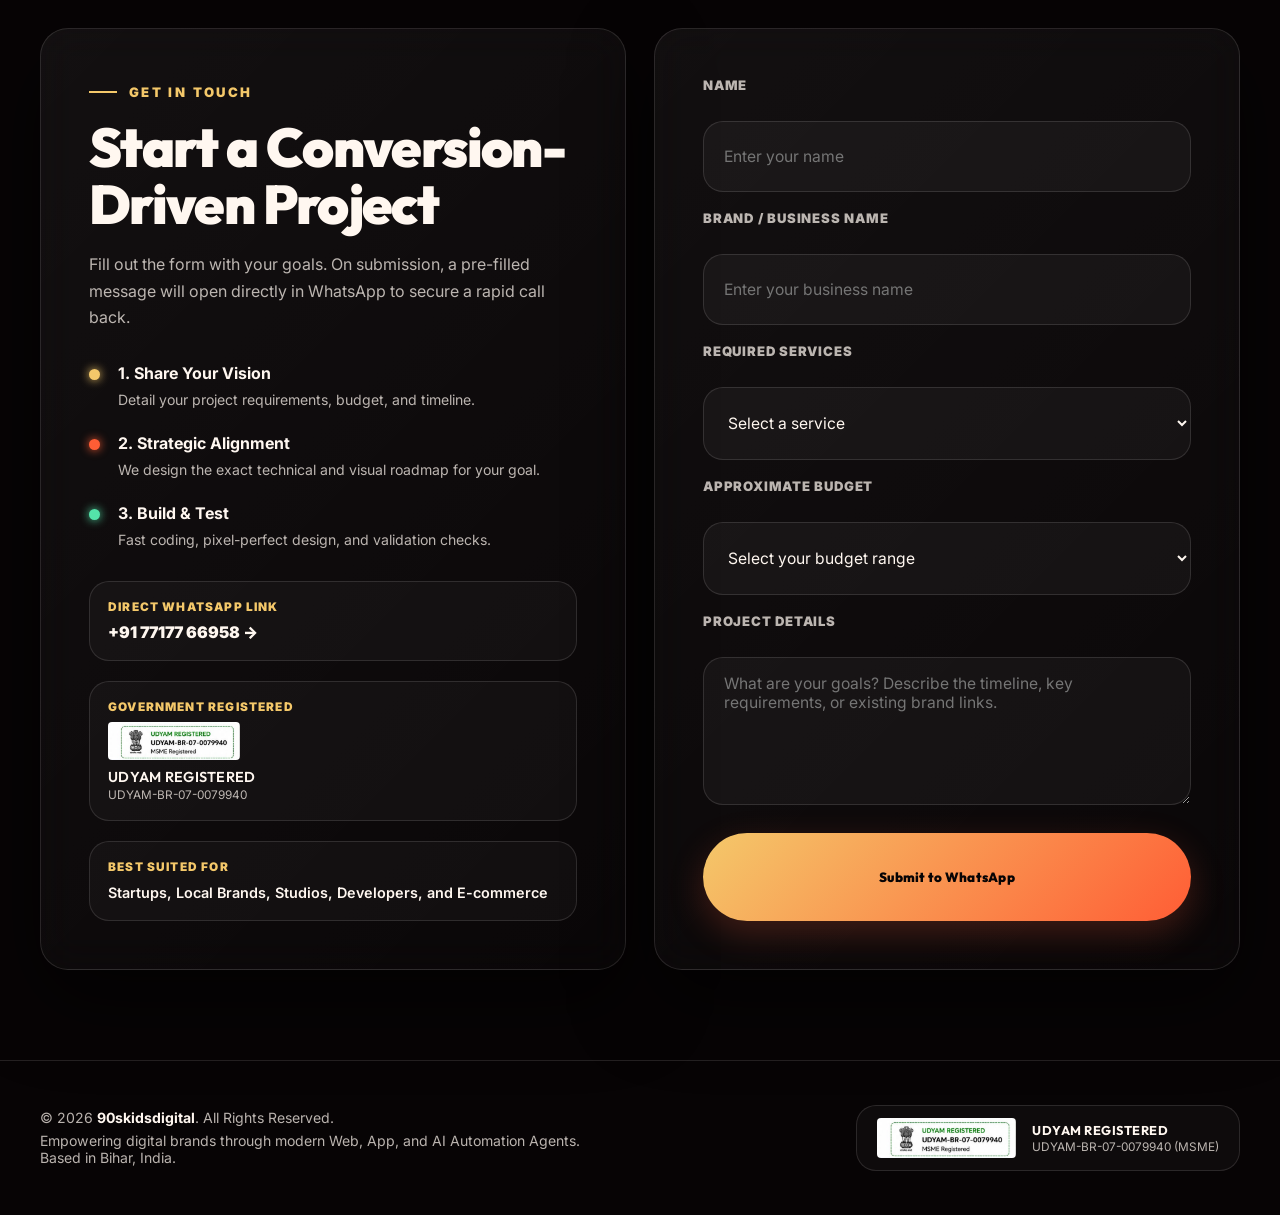
==== commit 4aca9148: "Add Rack N Roast polaroid card" ====
--- a/index.html
+++ b/index.html
@@ -311,6 +311,18 @@
                 </div>
               </a>
 
+              <!-- Card 6: Rack N Roast -->
+              <a href="https://racknroast.in/" target="_blank" rel="noopener" class="polaroid-card">
+                <div class="polaroid-pin"></div>
+                <div class="polaroid-img-wrapper">
+                  <img src="./assets/racknroast.jpg" alt="racknroast.in" />
+                </div>
+                <div class="polaroid-text">
+                  <h4>Rack N Roast</h4>
+                  <p>Restaurant and cafe website</p>
+                </div>
+              </a>
+
             </div>
           </div>
 
--- a/index.css
+++ b/index.css
@@ -1367,19 +1367,30 @@
 
 .polaroid-gallery-inner {
   display: flex;
-  justify-content: center;
+  justify-content: flex-start;
   gap: 20px;
   width: 100%;
   max-width: 1200px;
-  padding: 0 20px;
+  padding: 40px 20px 60px 20px; /* Extra padding to prevent hover effects from clipping in scroll container */
   position: relative;
-  flex-wrap: wrap;
+  flex-wrap: nowrap;
+  overflow-x: auto;
+  overflow-y: hidden;
+  -webkit-overflow-scrolling: touch;
+  /* Hide scrollbar for a cleaner look */
+  scrollbar-width: none;
+}
+
+.polaroid-gallery-inner::-webkit-scrollbar {
+  display: none;
 }
 
 @media (min-width: 992px) {
   .polaroid-gallery-inner {
-    flex-wrap: nowrap;
+    justify-content: center;
     gap: 30px;
+    padding: 0 20px;
+    overflow: visible;
   }
 }
 
@@ -1389,8 +1400,7 @@
   padding: 12px 12px 24px 12px;
   border-radius: 12px;
   box-shadow: 0 15px 35px rgba(0,0,0,0.4);
-  width: calc(50% - 20px);
-  max-width: 220px;
+  flex: 0 0 160px; /* Fixed width on mobile */
   transition: transform 0.4s cubic-bezier(0.175, 0.885, 0.32, 1.275), box-shadow 0.4s ease;
   cursor: pointer;
   text-decoration: none;
@@ -1400,7 +1410,7 @@
 
 @media (min-width: 768px) {
   .polaroid-card {
-    width: 200px;
+    flex: 0 0 200px;
   }
 }
 
@@ -1416,6 +1426,7 @@
 .polaroid-card:nth-child(3) { transform: rotate(-2deg) translateY(40px); }
 .polaroid-card:nth-child(4) { transform: rotate(6deg) translateY(25px); }
 .polaroid-card:nth-child(5) { transform: rotate(-4deg) translateY(15px); }
+.polaroid-card:nth-child(6) { transform: rotate(4deg) translateY(35px); }
 
 /* The Pin */
 .polaroid-pin {
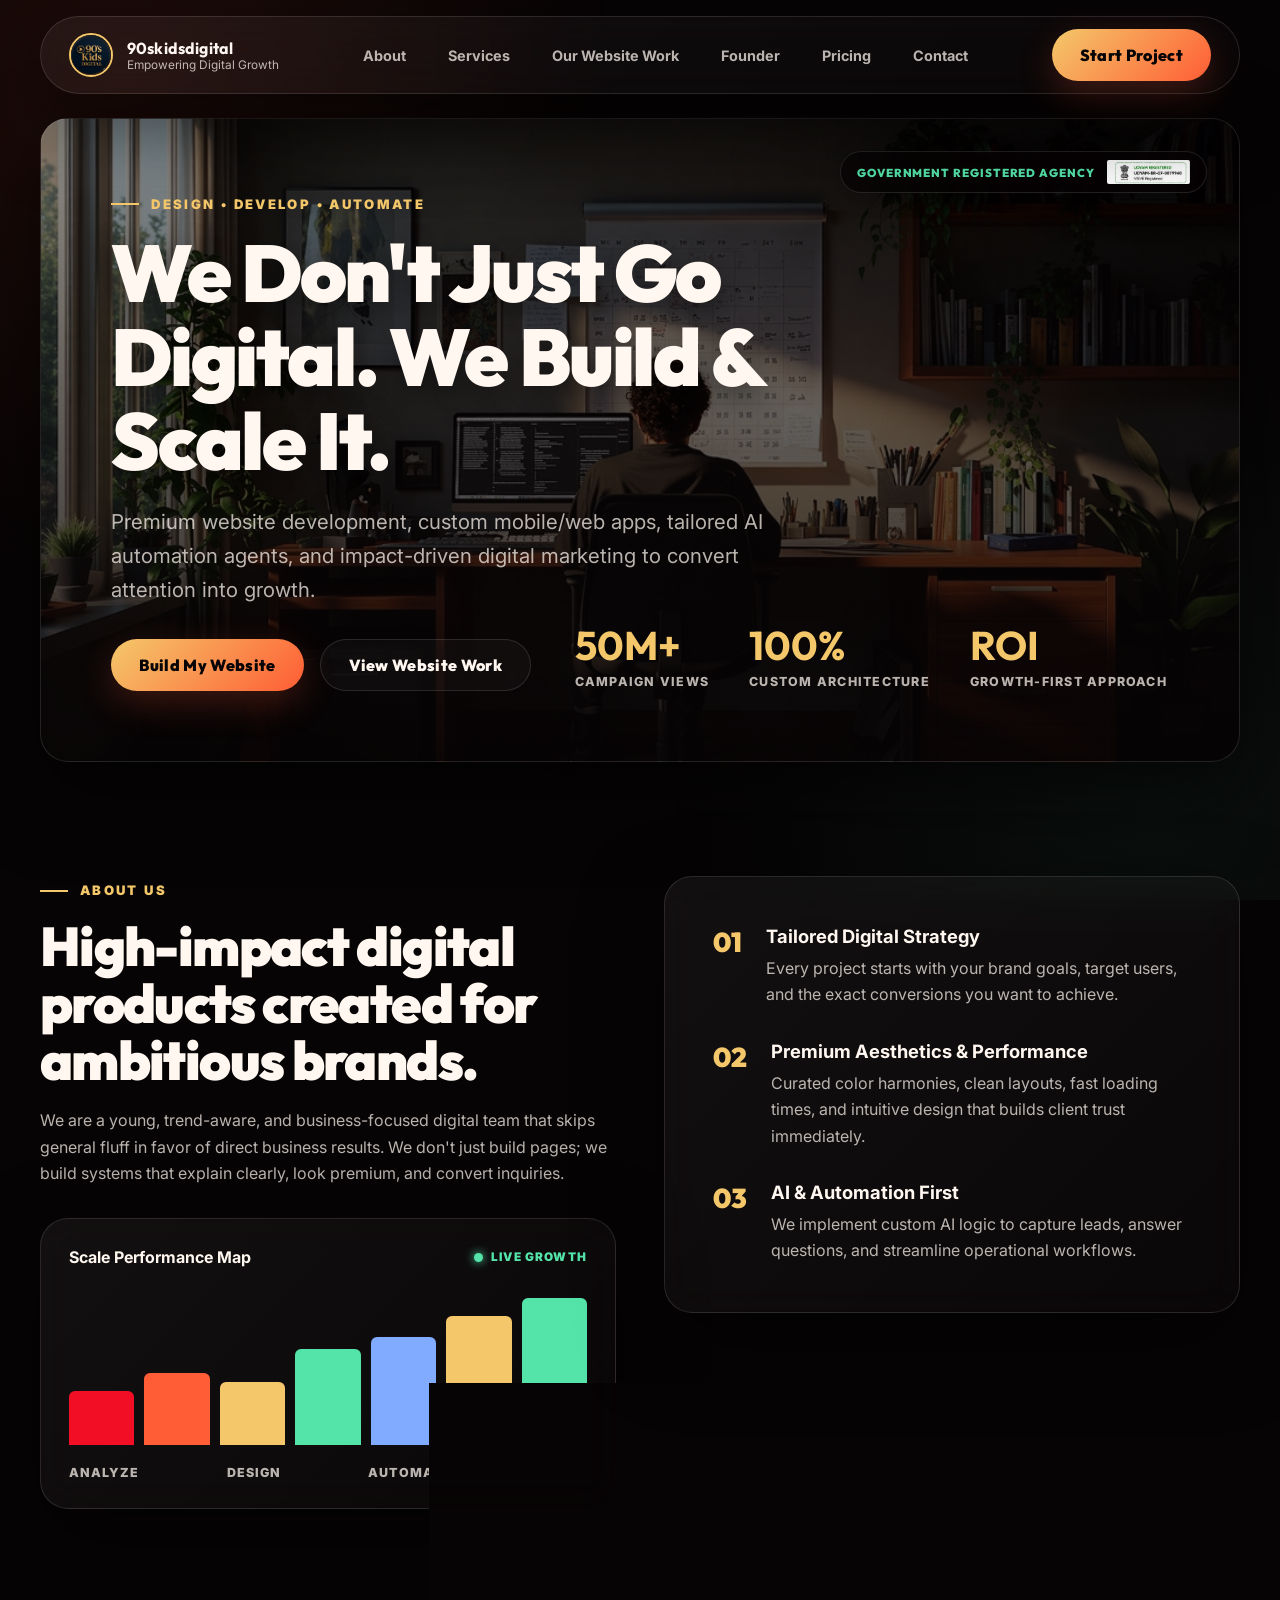
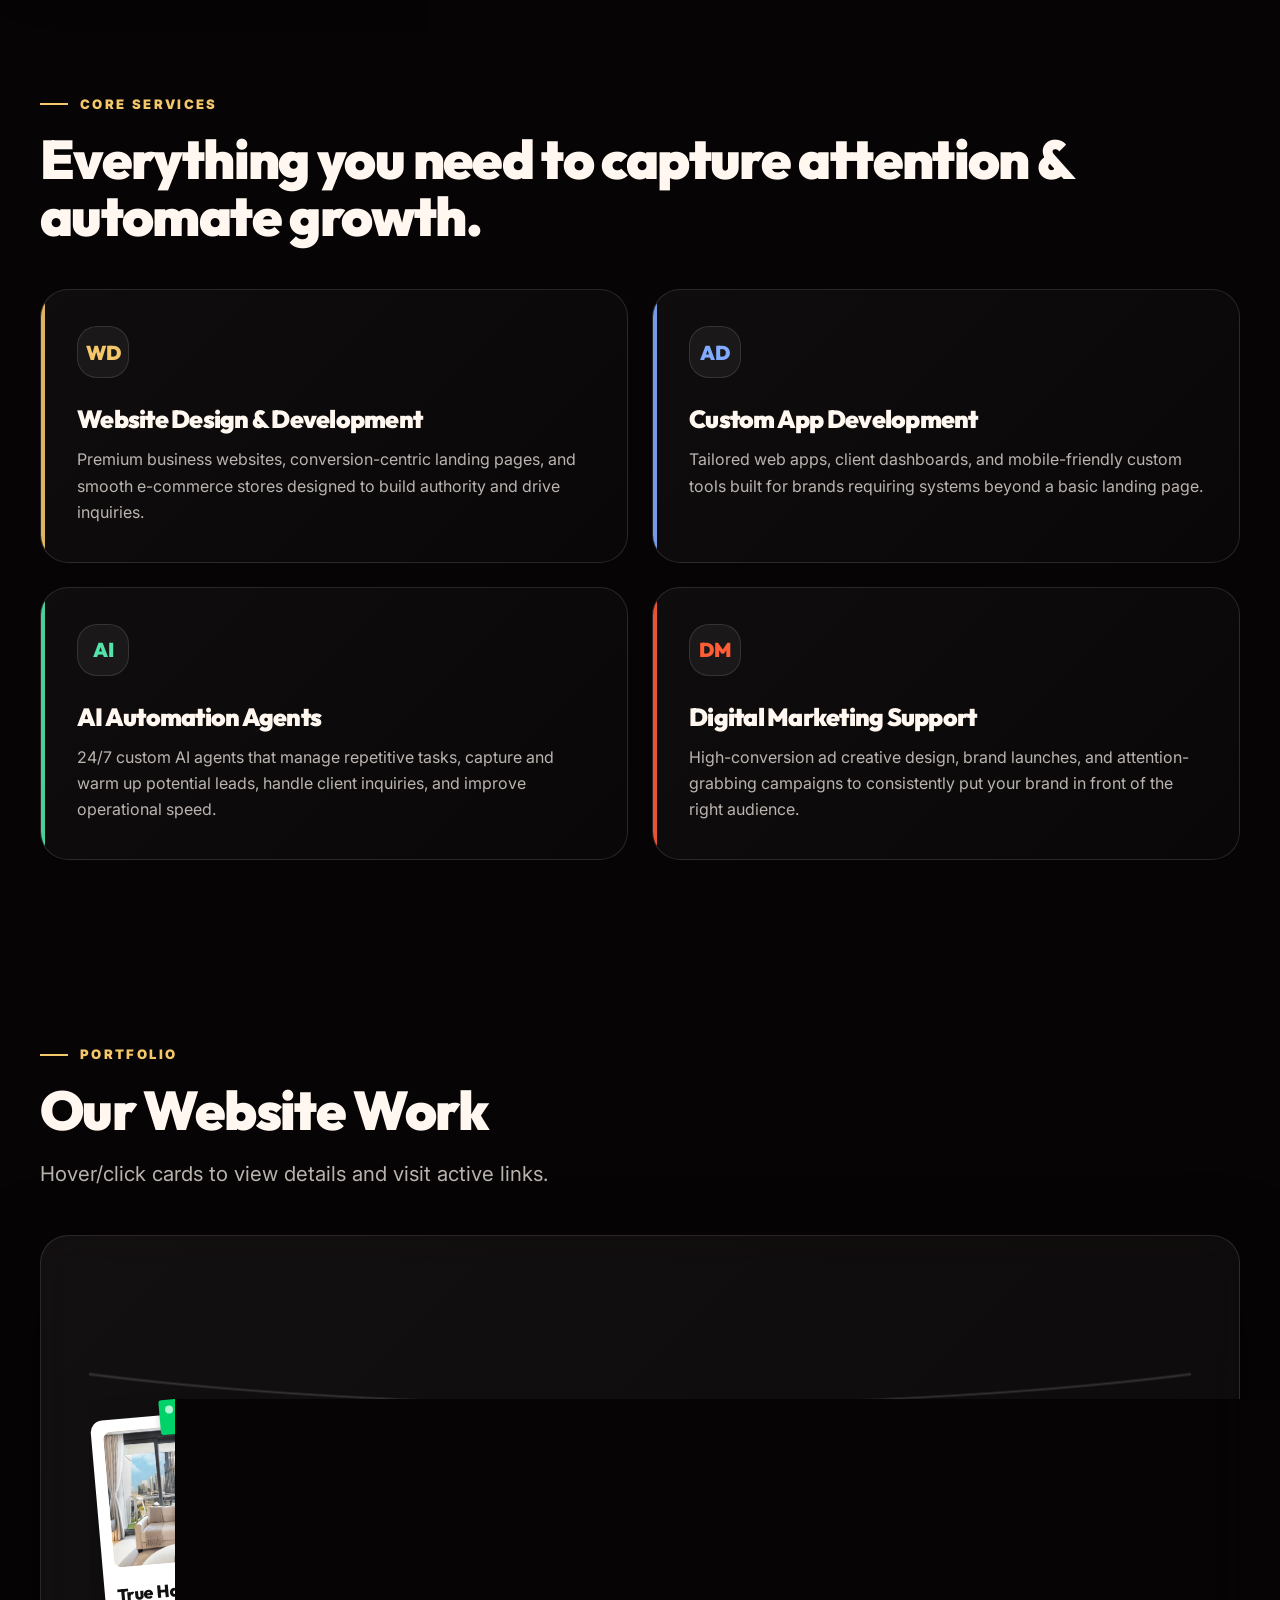
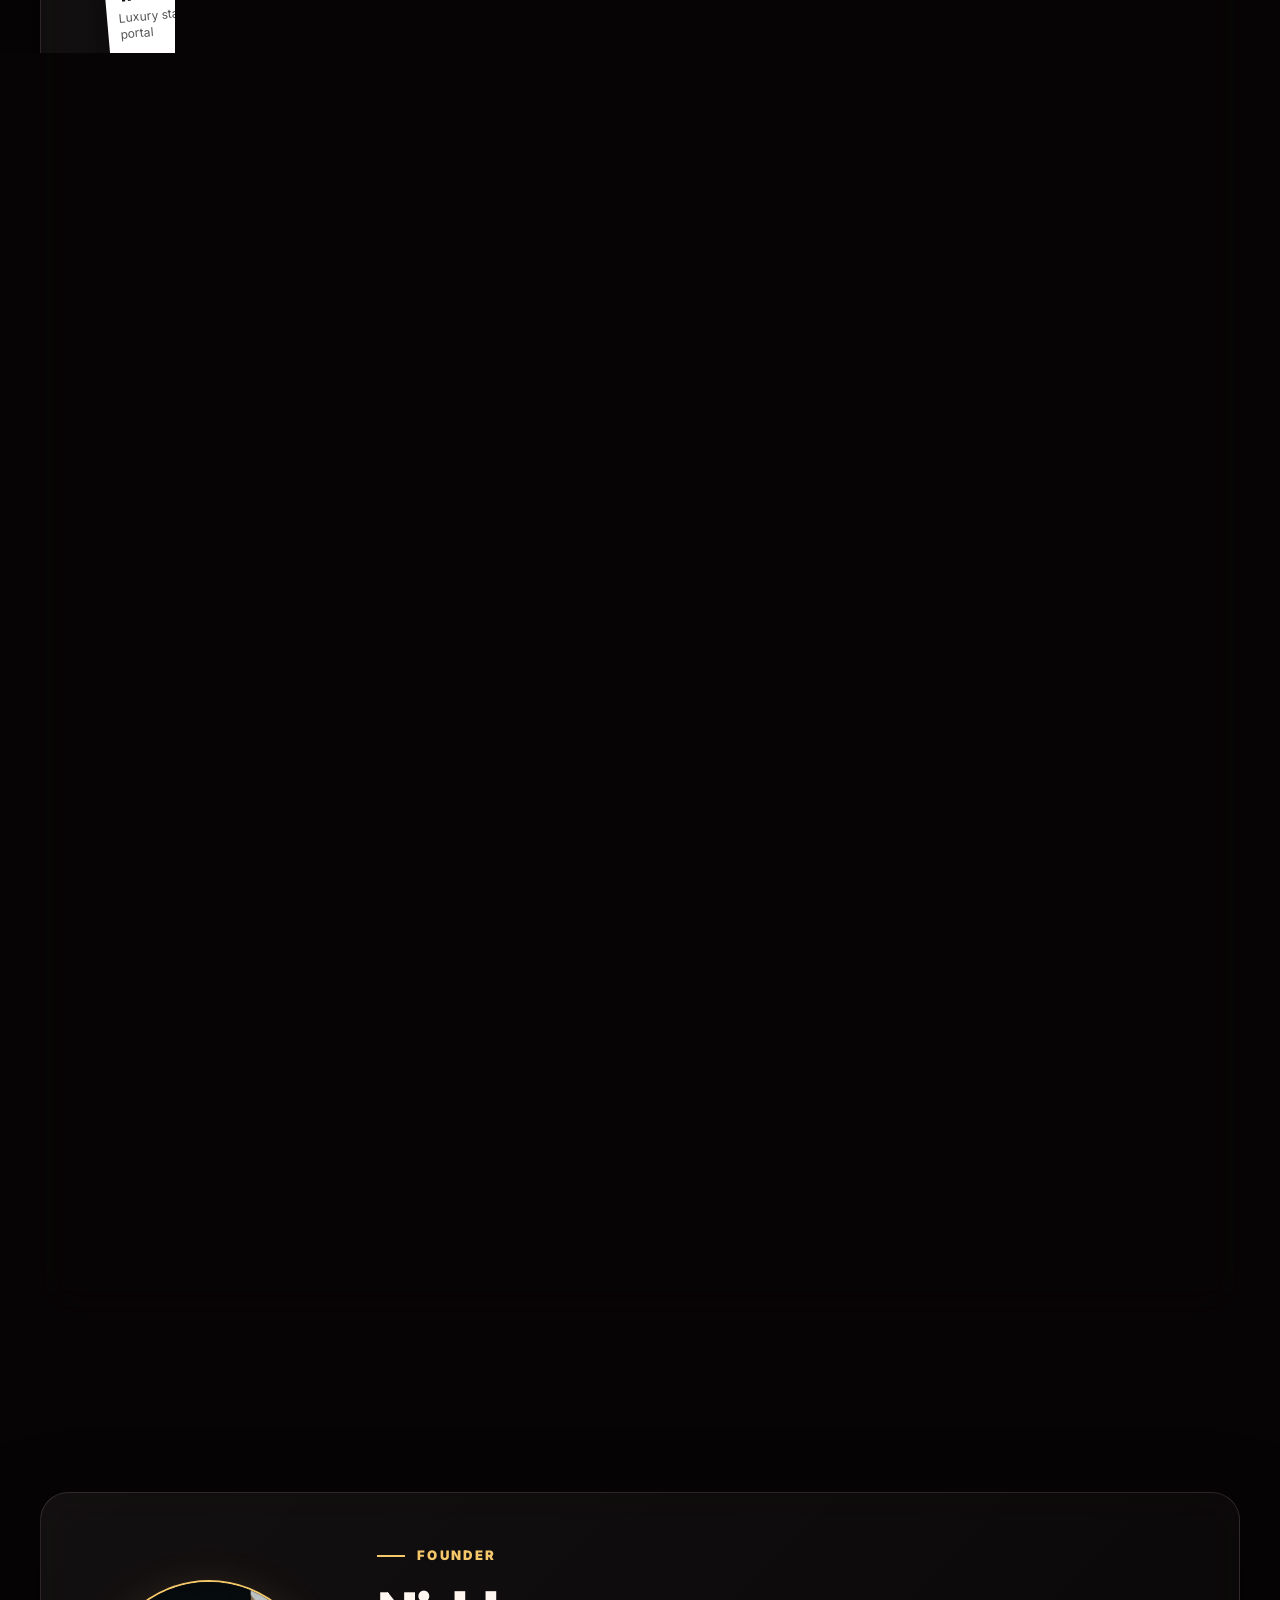
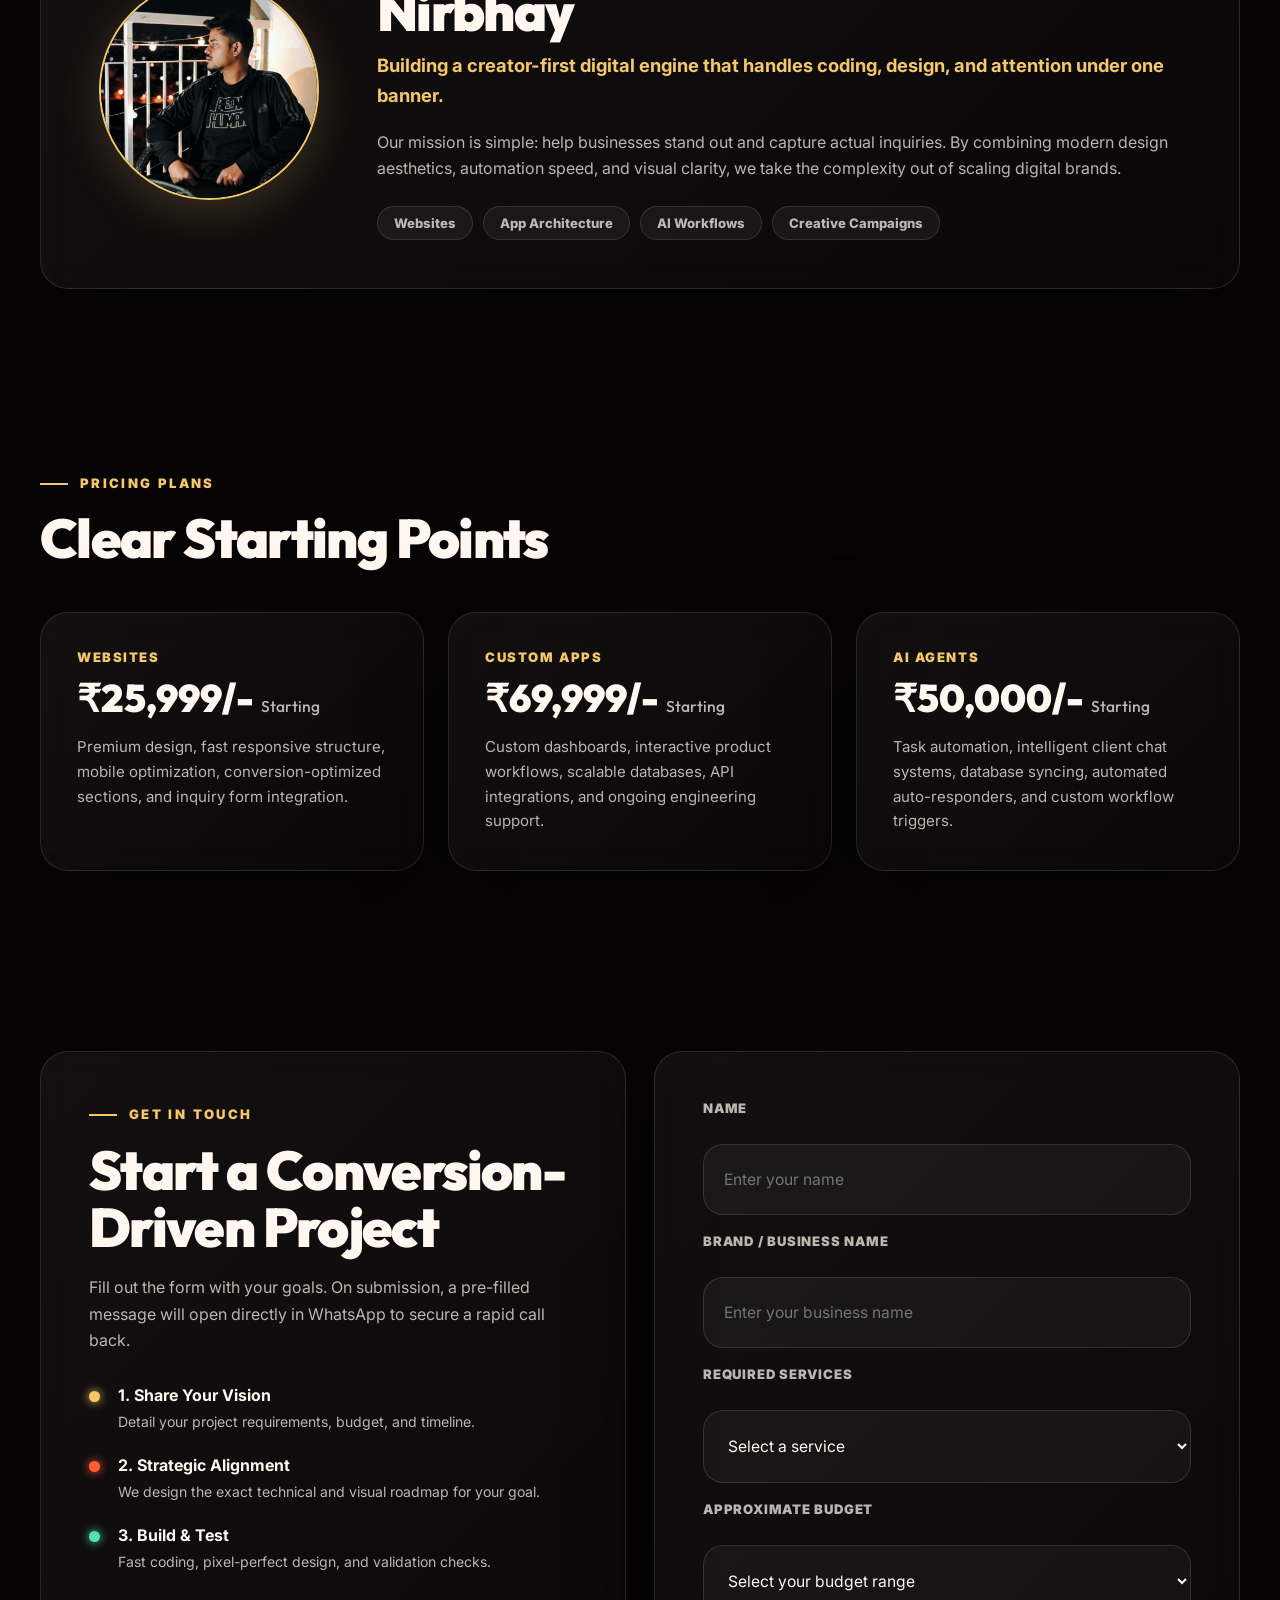
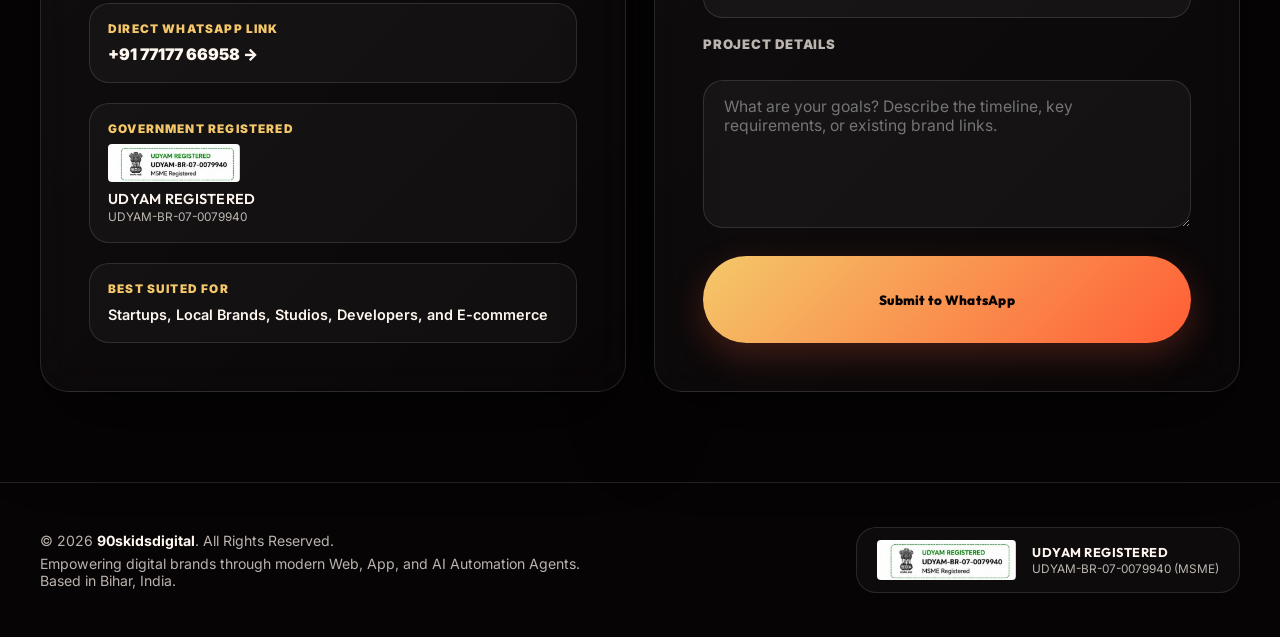
==== commit fe7abd12: "Fix True Haven URL typo (truehavenstays.com)" ====
--- a/index.html
+++ b/index.html
@@ -252,10 +252,10 @@
             <div class="polaroid-gallery-inner">
               
               <!-- Card 1: True Haven -->
-              <a href="https://truehavenstay.com/" target="_blank" rel="noopener" class="polaroid-card">
+              <a href="https://truehavenstays.com/" target="_blank" rel="noopener" class="polaroid-card">
                 <div class="polaroid-pin"></div>
                 <div class="polaroid-img-wrapper">
-                  <img src="./assets/truehaven.jpg" alt="truehavenstay.com" />
+                  <img src="./assets/truehaven.jpg" alt="truehavenstays.com" />
                 </div>
                 <div class="polaroid-text">
                   <h4>True Haven</h4>
--- a/index.css
+++ b/index.css
@@ -591,7 +591,104 @@
   overflow: hidden;
 }
 
-
+/* Base style for marketing grid cards */
+.marketing-movie-card {
+  position: relative;
+  border-radius: 20px;
+  overflow: hidden;
+  border: 1px solid rgba(255, 255, 255, 0.12);
+  background: var(--card-strong);
+  box-shadow: 0 15px 40px rgba(0, 0, 0, 0.6);
+  cursor: pointer;
+  display: flex;
+  flex-direction: column;
+  transition: all 450ms cubic-bezier(0.25, 0.46, 0.45, 0.94);
+}
+
+.marketing-movie-card img {
+  width: 100%;
+  height: 100%;
+  object-fit: cover;
+  object-position: center center;
+  transition: transform 500ms ease, filter 500ms ease;
+  z-index: 1;
+}
+
+/* Bottom content inside cards */
+.card-content {
+  position: absolute;
+  inset: 0;
+  background: linear-gradient(to top, rgba(7, 4, 5, 0.9) 0%, rgba(7, 4, 5, 0.5) 40%, transparent 100%);
+  display: flex;
+  flex-direction: column;
+  justify-content: flex-end;
+  padding: 20px;
+  z-index: 2;
+  transition: padding 350ms ease, opacity 350ms ease;
+}
+
+.card-content h4 {
+  font-family: var(--font-title);
+  font-size: 1.1rem;
+  font-weight: 850;
+  color: var(--ink);
+  margin-bottom: 0px;
+  text-shadow: 0 2px 4px rgba(0,0,0,0.6);
+  letter-spacing: 0.02em;
+}
+
+.card-desc {
+  font-size: 0.8rem;
+  color: var(--muted);
+  line-height: 1.5;
+  max-height: 0;
+  opacity: 0;
+  overflow: hidden;
+  transform: translateY(6px);
+  transition: max-height 350ms cubic-bezier(0.25, 0.46, 0.45, 0.94),
+              opacity 350ms ease,
+              transform 350ms cubic-bezier(0.25, 0.46, 0.45, 0.94),
+              margin-top 350ms ease;
+  margin-top: 0;
+}
+
+.marketing-movie-card:hover .card-desc {
+  max-height: 80px;
+  opacity: 0.85;
+  transform: translateY(0);
+  margin-top: 6px;
+}
+
+.card-visit-btn {
+  font-family: var(--font-title);
+  font-size: 0.72rem;
+  font-weight: 900;
+  color: #070405;
+  background: var(--gold);
+  padding: 6px 14px;
+  border-radius: 999px;
+  align-self: flex-start;
+  opacity: 0;
+  transform: translateY(8px);
+  pointer-events: none;
+  transition: opacity 350ms ease, transform 350ms ease, background 180ms ease;
+  box-shadow: 0 4px 10px rgba(244, 200, 106, 0.2);
+  text-transform: uppercase;
+  letter-spacing: 0.02em;
+  margin-top: 8px;
+}
+
+.card-visit-btn:hover {
+  background: #fff;
+  color: #070405;
+}
+
+.marketing-movie-card:hover .card-visit-btn {
+  opacity: 1;
+  transform: translateY(0);
+  pointer-events: auto;
+  transition-delay: 80ms;
+}
 
 /* Marketing Campaign Grid (Movie style!) */
 .marketing-section-header {
@@ -1388,19 +1485,19 @@
 @media (min-width: 992px) {
   .polaroid-gallery-inner {
     justify-content: center;
-    gap: 30px;
-    padding: 0 20px;
-    overflow: visible;
+    gap: 24px;
+    padding: 40px 20px 60px 20px; /* Add padding to prevent hover clipping */
+    overflow-x: auto;
   }
 }
 
 .polaroid-card {
   position: relative;
   background-color: #ffffff;
-  padding: 12px 12px 24px 12px;
+  padding: 10px 10px 20px 10px;
   border-radius: 12px;
   box-shadow: 0 15px 35px rgba(0,0,0,0.4);
-  flex: 0 0 160px; /* Fixed width on mobile */
+  flex: 0 0 140px; /* Fixed width on mobile */
   transition: transform 0.4s cubic-bezier(0.175, 0.885, 0.32, 1.275), box-shadow 0.4s ease;
   cursor: pointer;
   text-decoration: none;
@@ -1410,7 +1507,8 @@
 
 @media (min-width: 768px) {
   .polaroid-card {
-    flex: 0 0 200px;
+    flex: 0 0 160px; /* Scaled down slightly to fit all 6 cards on desktop without cutoff */
+    padding: 12px 12px 24px 12px;
   }
 }
 
